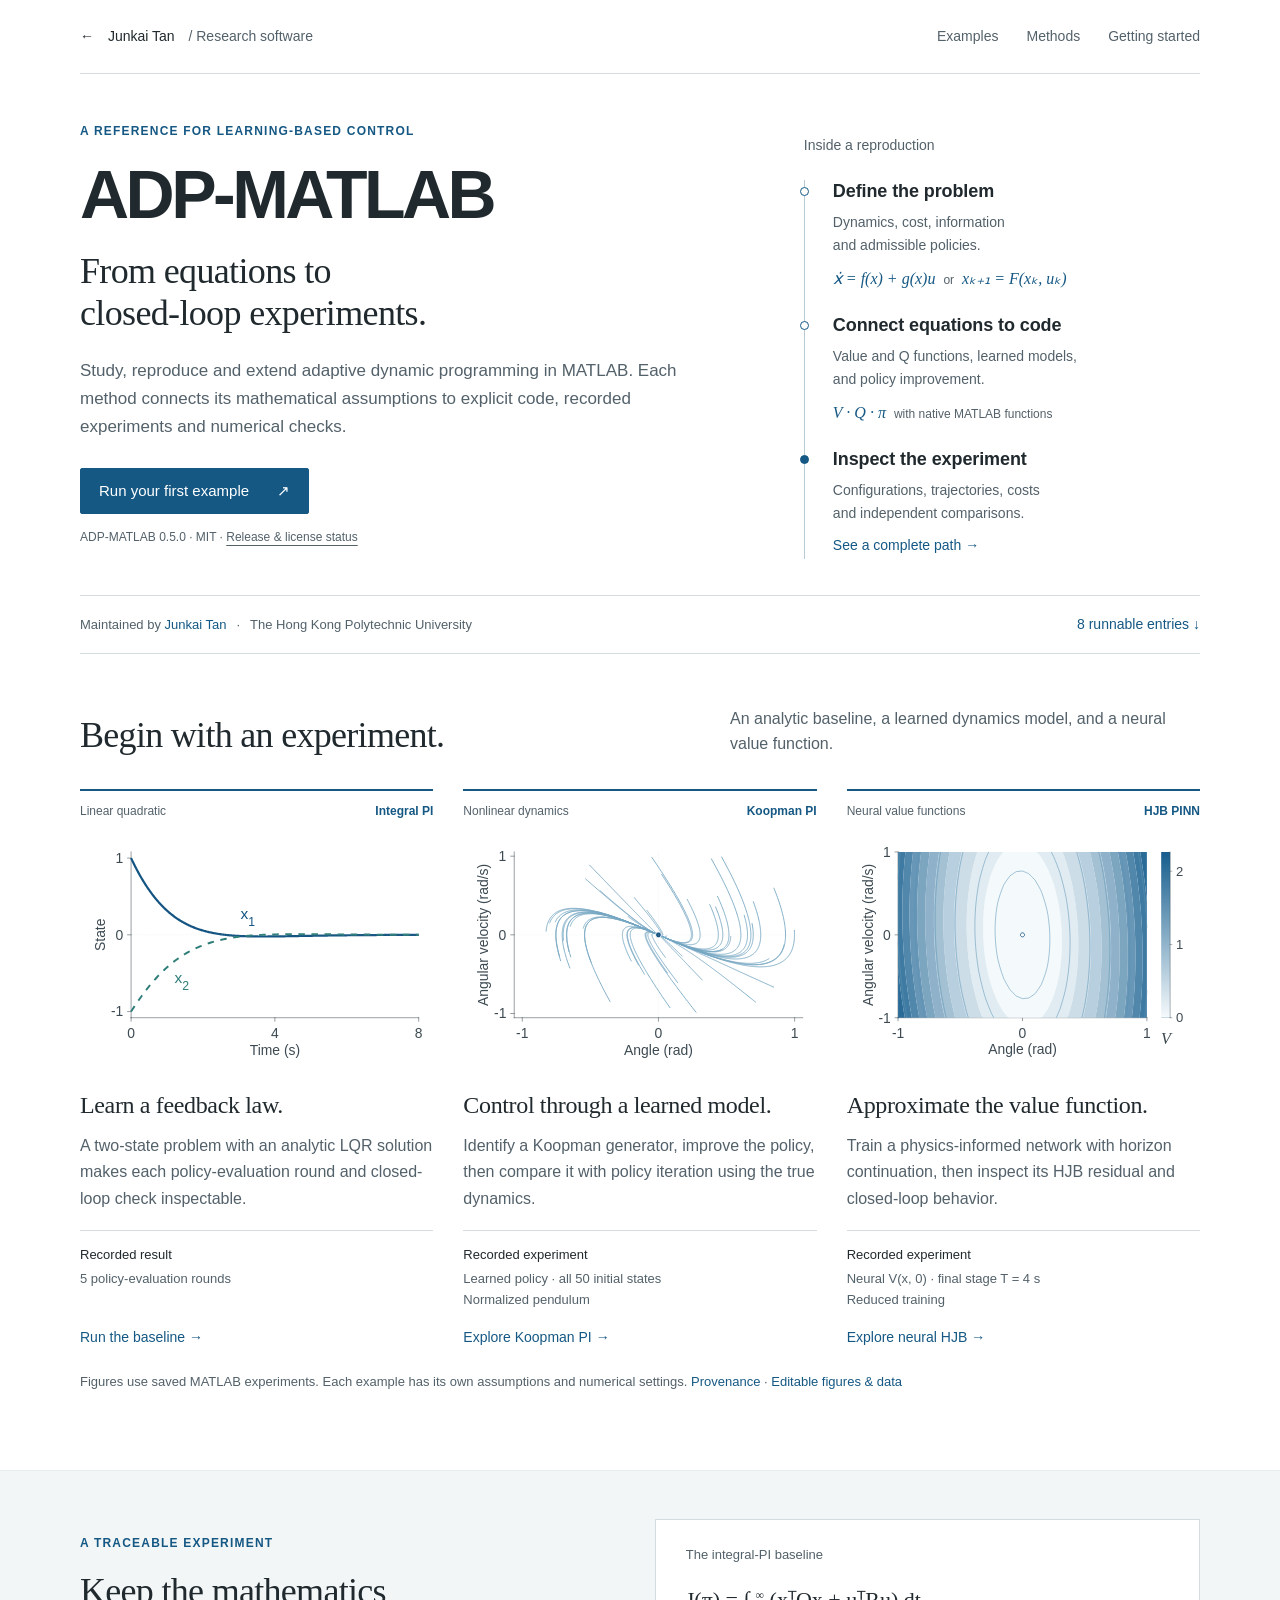
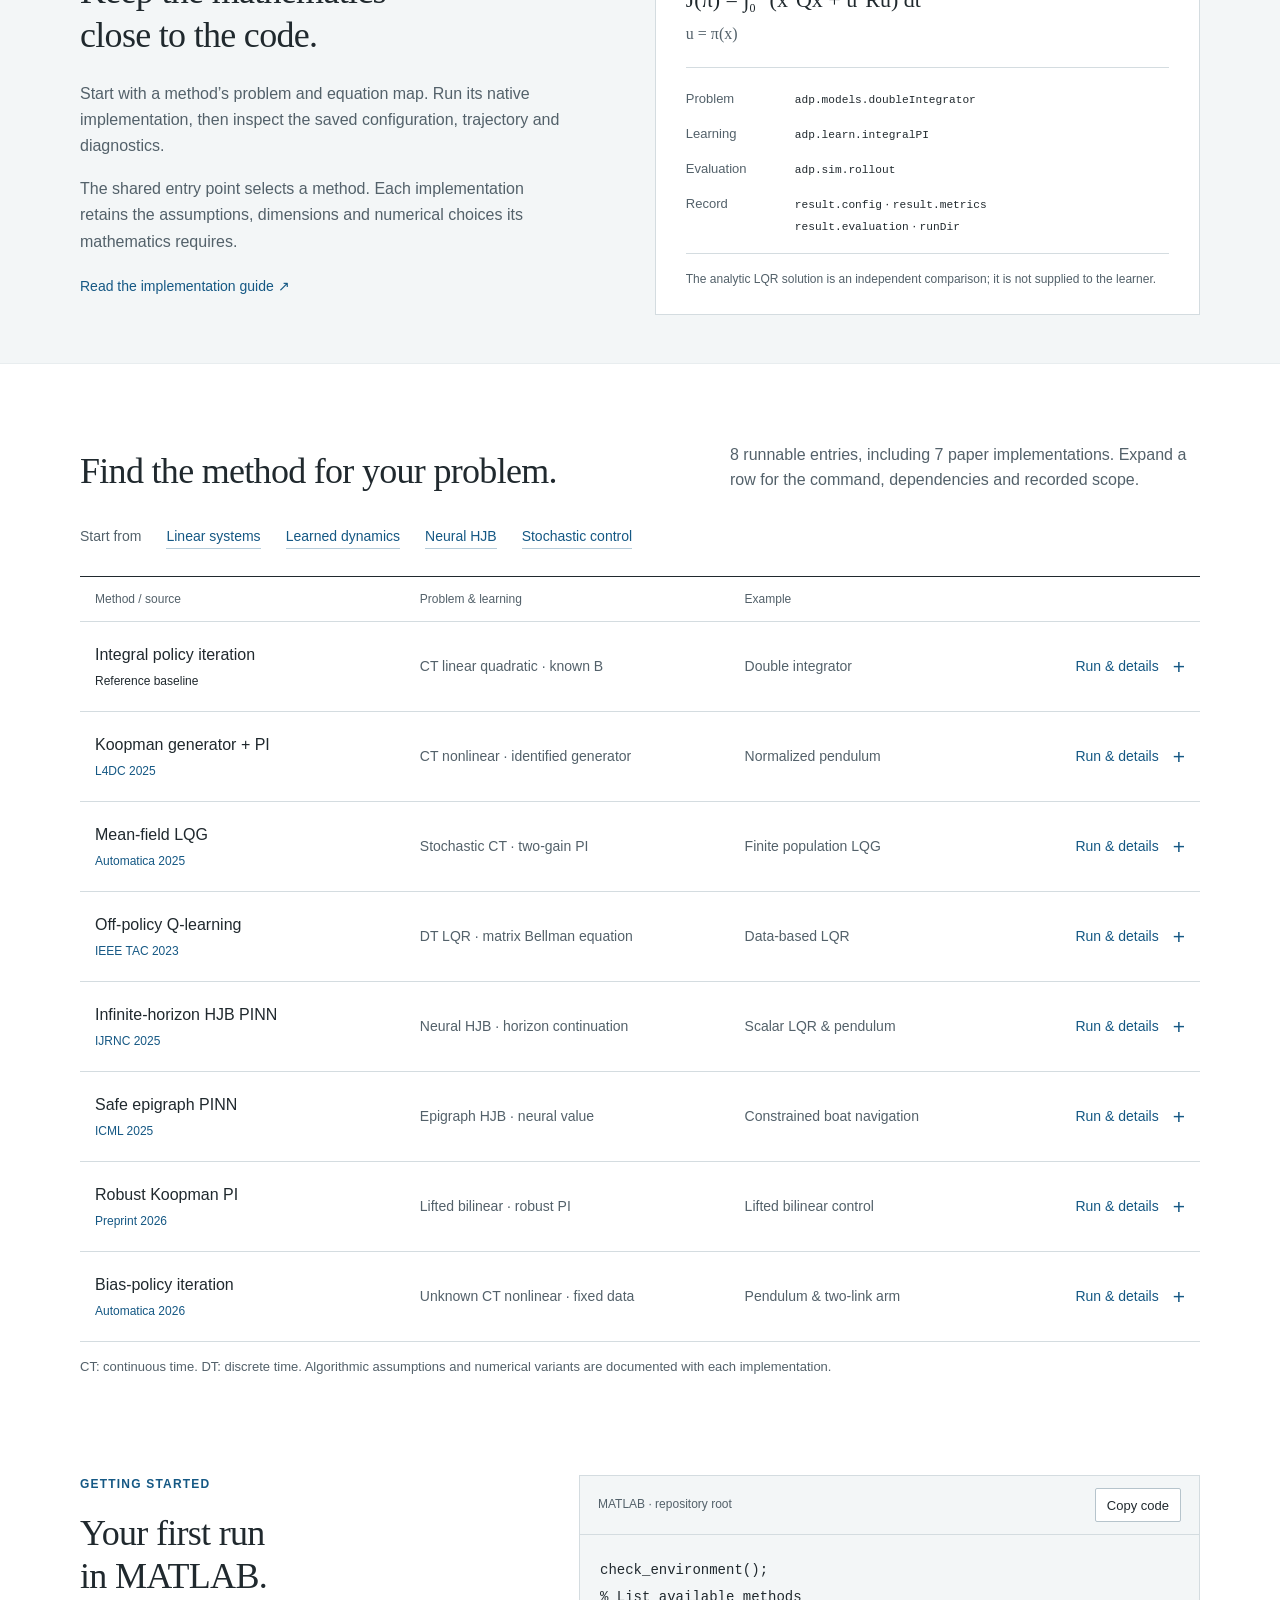
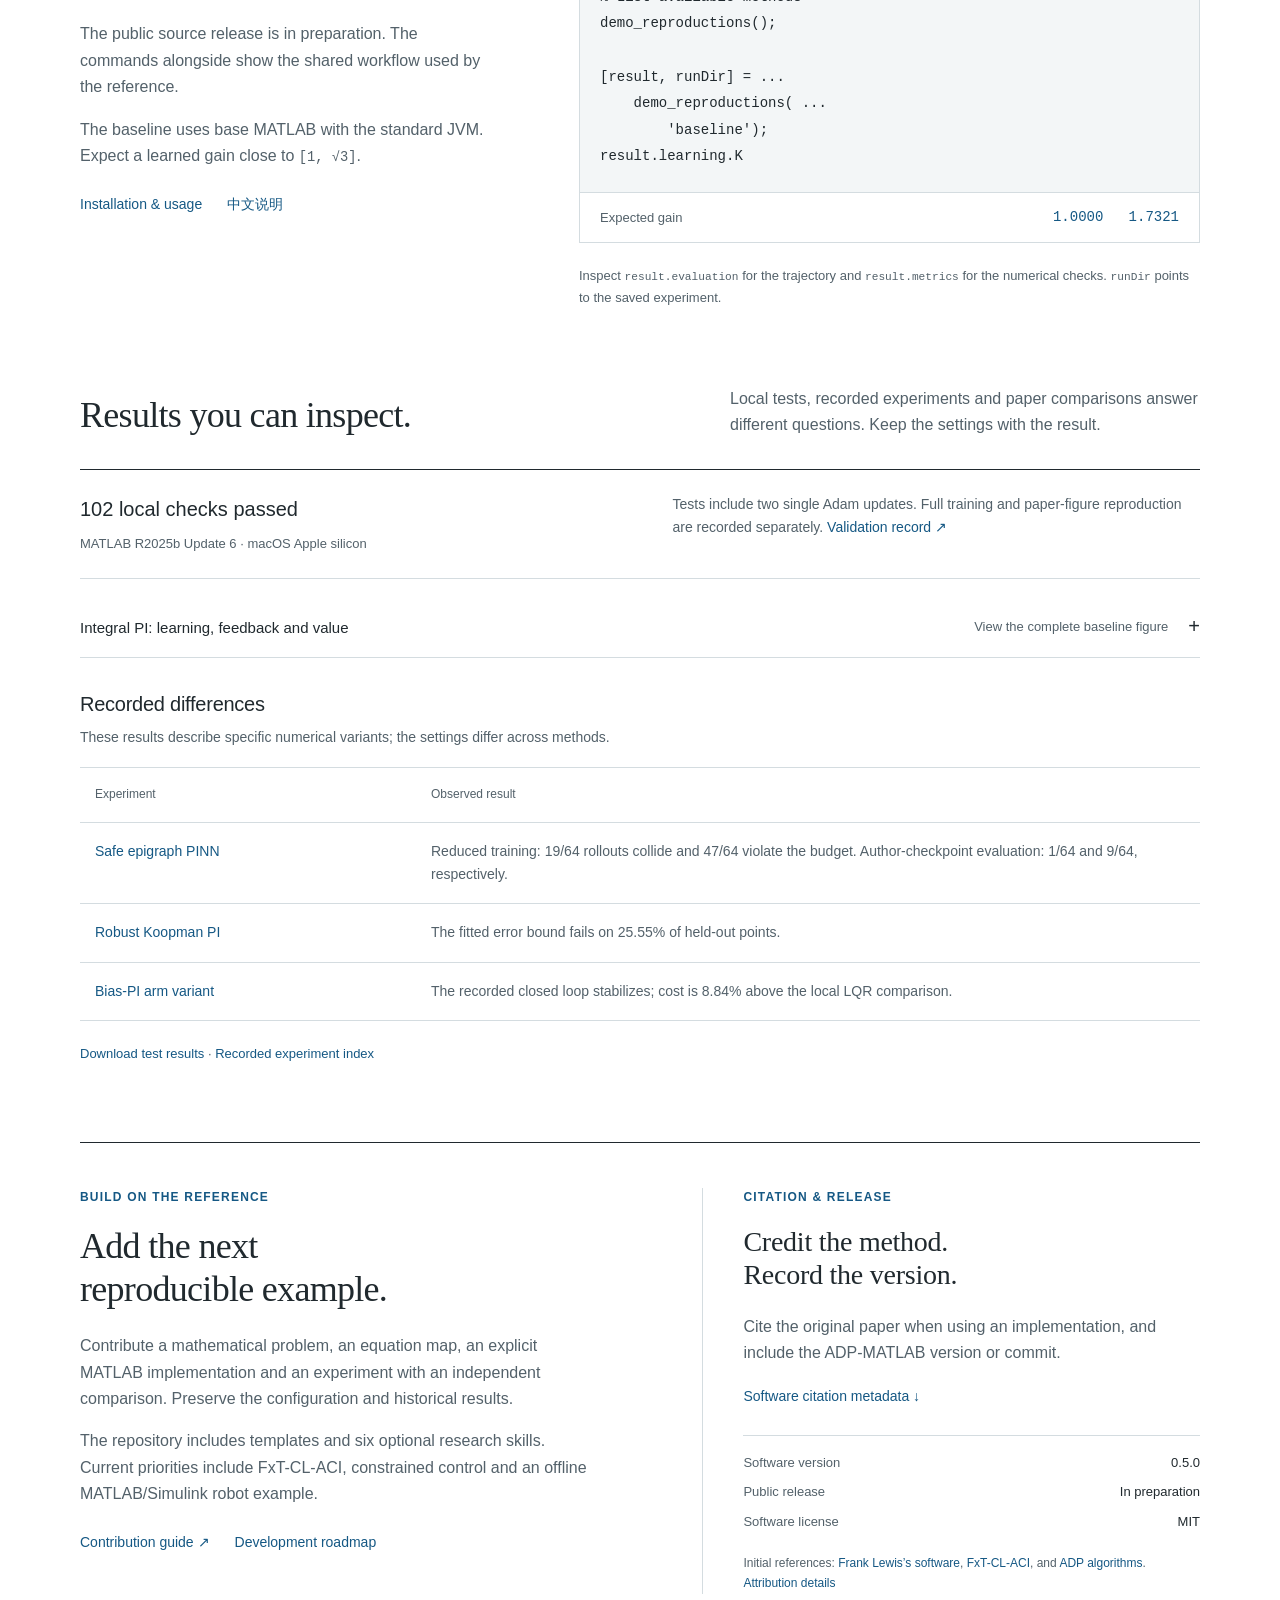
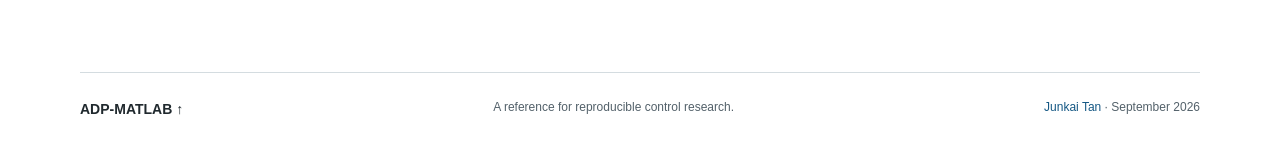
==== website/rendered/index.html @ 52e6e58e "Prepare ADP-MATLAB v0.5.0 under the MIT license" ====
<!doctype html>
<html lang="en">
<head>
  <meta charset="utf-8">
  <meta name="viewport" content="width=device-width,initial-scale=1">
  <meta name="theme-color" content="#ffffff">
  <title>ADP-MATLAB — From equations to closed-loop experiments</title>
  <meta name="description" content="Study, reproduce and extend adaptive dynamic programming in MATLAB. Explore policy iteration, Koopman and neural HJB methods with equations, runnable code and recorded experiments.">
  <meta name="robots" content="noindex,nofollow">
  <link rel="icon" href="https://tanjunkai2001.github.io/assets/img/visit.png">
  <link rel="stylesheet" href="assets/adp-project/project.css">
</head>
<body>
  <a class="skip-link" href="#main">Skip to content</a>
  <div class="site-top page-width"><a class="home-link" href="https://tanjunkai2001.github.io/"><span aria-hidden="true">←</span> Junkai Tan <span class="home-label">/ Research software</span></a><nav aria-label="Project navigation"><a href="#examples">Examples</a><a href="#methods">Methods</a><a href="#quick-start">Getting started</a></nav></div>
  <main id="main"><header class="project-intro page-width">
  <div class="intro-copy">
    <p class="eyebrow">A reference for learning-based control</p>
    <h1>ADP-MATLAB</h1>
    <p class="intro-title">From equations to<br>closed-loop experiments.</p>
    <p class="intro-description">Study, reproduce and extend adaptive dynamic programming in MATLAB. Each method connects its mathematical assumptions to explicit code, recorded experiments and numerical checks.</p>
    <div class="intro-actions"><a class="button-primary" href="#quick-start">Run your first example <span aria-hidden="true">↗</span></a></div>
    <p class="release-note">ADP-MATLAB 0.5.0 · MIT · <a href="#citation">Release &amp; license status</a></p>
  </div>
  <aside class="research-thread" aria-label="How the reference is organized">
    <p class="thread-title">Inside a reproduction</p>
    <ol>
      <li><span class="thread-marker" aria-hidden="true"></span><h2>Define the problem</h2><p>Dynamics, cost, information<br>and admissible policies.</p><span class="math-note">ẋ = f(x) + g(x)u <span>or</span> xₖ₊₁ = F(xₖ, uₖ)</span></li>
      <li><span class="thread-marker" aria-hidden="true"></span><h2>Connect equations to code</h2><p>Value and Q functions, learned models,<br>and policy improvement.</p><span class="math-note">V · Q · π <span>with native MATLAB functions</span></span></li>
      <li><span class="thread-marker" aria-hidden="true"></span><h2>Inspect the experiment</h2><p>Configurations, trajectories, costs<br>and independent comparisons.</p><a href="#workflow">See a complete path <span aria-hidden="true">→</span></a></li>
    </ol>
  </aside>
</header>
<div class="project-byline page-width"><p>Maintained by <a href="https://tanjunkai2001.github.io/">Junkai Tan</a><span class="byline-separator">·</span>The Hong Kong Polytechnic University</p><a href="#methods">8 runnable entries <span aria-hidden="true">↓</span></a></div>

<section id="examples" class="page-width section-block">
  <div class="section-heading"><h2>Begin with an experiment.</h2><p>An analytic baseline, a learned dynamics model, and a neural value function.</p></div>
  <div class="example-grid">
    <article class="example" id="example-baseline">
      <div class="example-caption-top"><span class="category">Linear quadratic</span><span class="example-index">Integral PI</span></div>
      <a class="figure-link" href="#method-baseline" aria-label="View the integral policy iteration example"><img src="assets/adp-project/example-linear.svg" width="600" height="390" alt="Recorded double-integrator states converge toward zero under the learned policy." fetchpriority="high"></a>
      <h3>Learn a feedback law.</h3><p>A two-state problem with an analytic LQR solution makes each policy-evaluation round and closed-loop check inspectable.</p>
      <p class="result-line"><span>Recorded result</span>5 policy-evaluation rounds</p>
      <a class="text-link" href="#method-baseline">Run the baseline <span aria-hidden="true">→</span></a>
    </article>
    <article class="example" id="example-koopman">
      <div class="example-caption-top"><span class="category">Nonlinear dynamics</span><span class="example-index">Koopman PI</span></div>
      <a class="figure-link" href="#method-koopman_l4dc2025" aria-label="View the Koopman policy iteration example"><img src="assets/adp-project/example-koopman.svg" width="600" height="390" alt="Fifty recorded pendulum trajectories approach the equilibrium under a policy learned with a Koopman generator." loading="lazy"></a>
      <h3>Control through a learned model.</h3><p>Identify a Koopman generator, improve the policy, then compare it with policy iteration using the true dynamics.</p>
      <p class="result-line"><span>Recorded experiment</span>Learned policy · all 50 initial states<br>Normalized pendulum</p>
      <a class="text-link" href="#method-koopman_l4dc2025">Explore Koopman PI <span aria-hidden="true">→</span></a>
    </article>
    <article class="example" id="example-pinn">
      <div class="example-caption-top"><span class="category">Neural value functions</span><span class="example-index">HJB PINN</span></div>
      <a class="figure-link" href="#method-pinn_infinite_horizon2025" aria-label="View the neural HJB example"><img src="assets/adp-project/example-pinn.svg" width="600" height="390" alt="Contours of the recorded trained pendulum value function, evaluated on the common grid at continuation horizon four." loading="lazy"></a>
      <h3>Approximate the value function.</h3><p>Train a physics-informed network with horizon continuation, then inspect its HJB residual and closed-loop behavior.</p>
      <p class="result-line"><span>Recorded experiment</span>Neural V(x, 0) · final stage T = 4 s<br>Reduced training</p>
      <a class="text-link" href="#method-pinn_infinite_horizon2025">Explore neural HJB <span aria-hidden="true">→</span></a>
    </article>
  </div>
  <p class="section-note">Figures use saved MATLAB experiments. Each example has its own assumptions and numerical settings. <a href="assets/adp-project/materials/figure-data.json">Provenance</a> · <a href="assets/adp-project/example-figures.zip" download>Editable figures &amp; data</a></p>
</section>

<section id="workflow" class="workflow-section section-block">
  <div class="page-width workflow-grid">
    <div class="workflow-copy"><p class="eyebrow">A traceable experiment</p><h2>Keep the mathematics <br>close to the code.</h2><p>Start with a method’s problem and equation map. Run its native implementation, then inspect the saved configuration, trajectory and diagnostics.</p><p>The shared entry point selects a method. Each implementation retains the assumptions, dimensions and numerical choices its mathematics requires.</p><a class="text-link" href="assets/adp-project/materials/implemented-api.md">Read the implementation guide <span aria-hidden="true">↗</span></a></div>
    <div class="workflow-example"><p class="code-label">The integral-PI baseline</p><div class="equation-line" aria-label="The policy minimizes the integrated state and input cost"><span>J(π) = ∫<sub>0</sub><sup>∞</sup> (xᵀQx + uᵀRu) dt</span><span class="equation-note">u = π(x)</span></div>
      <dl class="implementation-path"><div><dt>Problem</dt><dd><code>adp.models.doubleIntegrator</code></dd></div><div><dt>Learning</dt><dd><code>adp.learn.integralPI</code></dd></div><div><dt>Evaluation</dt><dd><code>adp.sim.rollout</code></dd></div><div><dt>Record</dt><dd><code>result.config</code> · <code>result.metrics</code><br><code>result.evaluation</code> · <code>runDir</code></dd></div></dl>
      <p class="workflow-footnote">The analytic LQR solution is an independent comparison; it is not supplied to the learner.</p>
    </div>
  </div>
</section>

<section id="methods" class="page-width section-block">
  <div class="section-heading"><h2>Find the method for your problem.</h2><p>8 runnable entries, including 7 paper implementations. Expand a row for the command, dependencies and recorded scope.</p></div>
  <div class="method-routes" aria-label="Suggested starting points"><span>Start from</span><a href="#method-baseline">Linear systems</a><a href="#method-koopman_l4dc2025">Learned dynamics</a><a href="#method-pinn_infinite_horizon2025">Neural HJB</a><a href="#method-meanfield_lqg2025">Stochastic control</a></div>
  <div class="method-table-wrap"><table class="method-table"><caption class="sr-only">Implemented methods and runnable examples</caption><thead><tr><th scope="col">Method / source</th><th scope="col">Problem &amp; learning</th><th scope="col">Example</th><th scope="col"><span class="sr-only">Run instructions</span></th></tr></thead><tbody class="method-group" id="method-baseline"><tr class="method-summary"><th scope="row" id="label-baseline">Integral policy iteration<small>Reference baseline</small></th><td data-label="Problem">CT linear quadratic · known B</td><td data-label="Example">Double integrator</td><td><button type="button" class="method-toggle" aria-expanded="false" aria-controls="panel-baseline" aria-label="Run and details: Integral policy iteration">Run &amp; details</button></td></tr><tr class="method-panel" id="panel-baseline" hidden><td colspan="4"><div class="method-content" aria-labelledby="label-baseline">
<p>Analytic LQR comparator; two-state example.</p><p class="method-outcome">The saved baseline reaches the analytic LQR gain in five policy-evaluation rounds; the final gain error is 8.37e-14.</p><dl class="method-facts"><div><dt>Products</dt><dd>MATLAB</dd></div><div><dt>Native function</dt><dd><code>demo_integral_pi</code></dd></div><div><dt>Local checks</dt><dd>46 recorded passing tests</dd></div></dl>
<div class="code-block"><div class="code-toolbar"><span>Run from the repository root</span><button type="button" data-copy="code-baseline">Copy</button></div><pre id="code-baseline"><code>demo_reproductions( ...
    &#x27;baseline&#x27;);</code></pre><p class="copy-status" role="status" aria-live="polite"></p></div>
<p class="material-links"><a href="assets/adp-project/materials/code/demo_integral_pi.m.txt">Entry source (.m)</a><a href="assets/adp-project/materials/notes/baseline.md" download>Equation notes (.md)</a><a href="assets/adp-project/materials/records/baseline.json" download>Experiment &amp; checks (.json)</a></p></div></td></tr></tbody>
<tbody class="method-group" id="method-koopman_l4dc2025"><tr class="method-summary"><th scope="row" id="label-koopman_l4dc2025">Koopman generator + PI<small><a href="https://proceedings.mlr.press/v283/zeng25a.html">L4DC 2025</a></small></th><td data-label="Problem">CT nonlinear · identified generator</td><td data-label="Example">Normalized pendulum</td><td><button type="button" class="method-toggle" aria-expanded="false" aria-controls="panel-koopman_l4dc2025" aria-label="Run and details: Koopman generator + PI">Run &amp; details</button></td></tr><tr class="method-panel" id="panel-koopman_l4dc2025" hidden><td colspan="4"><div class="method-content" aria-labelledby="label-koopman_l4dc2025">
<p>Normalized pendulum variant; not every paper table.</p><p class="method-outcome">Fifty recorded closed-loop trajectories have a maximum terminal state norm of 1.23e-3. Average cumulative cost across the 50 initial states is compared with true-model PI: the maximum absolute difference over 0–10 s is 3.15e-5.</p><dl class="method-facts"><div><dt>Products</dt><dd>MATLAB</dd></div><div><dt>Native function</dt><dd><code>demo_koopman</code></dd></div><div><dt>Local checks</dt><dd>8 recorded passing tests</dd></div></dl>
<div class="code-block"><div class="code-toolbar"><span>Run from the repository root</span><button type="button" data-copy="code-koopman_l4dc2025">Copy</button></div><pre id="code-koopman_l4dc2025"><code>demo_reproductions( ...
    &#x27;koopman_l4dc2025&#x27;);</code></pre><p class="copy-status" role="status" aria-live="polite"></p></div>
<p class="material-links"><a href="assets/adp-project/materials/code/demo_koopman.m.txt">Entry source (.m)</a><a href="assets/adp-project/materials/notes/koopman_l4dc2025.md" download>Equation notes (.md)</a><a href="assets/adp-project/materials/records/koopman_l4dc2025.md" download>Experiment &amp; checks (.md)</a><a href="https://proceedings.mlr.press/v283/zeng25a.html">Original paper</a></p></div></td></tr></tbody>
<tbody class="method-group" id="method-meanfield_lqg2025"><tr class="method-summary"><th scope="row" id="label-meanfield_lqg2025">Mean-field LQG<small><a href="https://doi.org/10.1016/j.automatica.2024.111924">Automatica 2025</a></small></th><td data-label="Problem">Stochastic CT · two-gain PI</td><td data-label="Example">Finite population LQG</td><td><button type="button" class="method-toggle" aria-expanded="false" aria-controls="panel-meanfield_lqg2025" aria-label="Run and details: Mean-field LQG">Run &amp; details</button></td></tr><tr class="method-panel" id="panel-meanfield_lqg2025" hidden><td colspan="4"><div class="method-content" aria-labelledby="label-meanfield_lqg2025">
<p>Finite-sample social optimization; low-sample failures retained.</p><p class="method-outcome">The documented 4,000-path run reports gain errors of approximately 0.53% and 0.85%. Low-sample failures and independent training repeats are retained.</p><dl class="method-facts"><div><dt>Products</dt><dd>MATLAB</dd></div><div><dt>Native function</dt><dd><code>demo_meanfield_lqg2025</code></dd></div><div><dt>Local checks</dt><dd>7 recorded passing tests</dd></div></dl>
<div class="code-block"><div class="code-toolbar"><span>Run from the repository root</span><button type="button" data-copy="code-meanfield_lqg2025">Copy</button></div><pre id="code-meanfield_lqg2025"><code>demo_reproductions( ...
    &#x27;meanfield_lqg2025&#x27;);</code></pre><p class="copy-status" role="status" aria-live="polite"></p></div>
<p class="material-links"><a href="assets/adp-project/materials/code/demo_meanfield_lqg2025.m.txt">Entry source (.m)</a><a href="assets/adp-project/materials/notes/meanfield_lqg2025.md" download>Equation notes (.md)</a><a href="assets/adp-project/materials/records/meanfield_lqg2025.md" download>Experiment &amp; checks (.md)</a><a href="https://doi.org/10.1016/j.automatica.2024.111924">Original paper</a></p></div></td></tr></tbody>
<tbody class="method-group" id="method-qlearning_tac2023"><tr class="method-summary"><th scope="row" id="label-qlearning_tac2023">Off-policy Q-learning<small><a href="https://doi.org/10.1109/TAC.2023.3235967">IEEE TAC 2023</a></small></th><td data-label="Problem">DT LQR · matrix Bellman equation</td><td data-label="Example">Data-based LQR</td><td><button type="button" class="method-toggle" aria-expanded="false" aria-controls="panel-qlearning_tac2023" aria-label="Run and details: Off-policy Q-learning">Run &amp; details</button></td></tr><tr class="method-panel" id="panel-qlearning_tac2023" hidden><td colspan="4"><div class="method-content" aria-labelledby="label-qlearning_tac2023">
<p>Data-based LQR; explicit MIMO initialization variant.</p><p class="method-outcome">The implementation documents a data-based stabilizing initialization, a discrete LQR comparison, and an explicit MIMO initialization variant. The linked record contains local checks.</p><dl class="method-facts"><div><dt>Products</dt><dd>MATLAB, Control System Toolbox</dd></div><div><dt>Native function</dt><dd><code>demo_qlearning_tac2023</code></dd></div><div><dt>Local checks</dt><dd>7 recorded passing tests</dd></div></dl>
<div class="code-block"><div class="code-toolbar"><span>Run from the repository root</span><button type="button" data-copy="code-qlearning_tac2023">Copy</button></div><pre id="code-qlearning_tac2023"><code>demo_reproductions( ...
    &#x27;qlearning_tac2023&#x27;);</code></pre><p class="copy-status" role="status" aria-live="polite"></p></div>
<p class="material-links"><a href="assets/adp-project/materials/code/demo_qlearning_tac2023.m.txt">Entry source (.m)</a><a href="assets/adp-project/materials/notes/qlearning_tac2023.md" download>Equation notes (.md)</a><a href="assets/adp-project/materials/records/qlearning_tac2023.json" download>Experiment &amp; checks (.json)</a><a href="https://doi.org/10.1109/TAC.2023.3235967">Original paper</a></p></div></td></tr></tbody>
<tbody class="method-group" id="method-pinn_infinite_horizon2025"><tr class="method-summary"><th scope="row" id="label-pinn_infinite_horizon2025">Infinite-horizon HJB PINN<small><a href="https://doi.org/10.1002/rnc.70028">IJRNC 2025</a></small></th><td data-label="Problem">Neural HJB · horizon continuation</td><td data-label="Example">Scalar LQR &amp; pendulum</td><td><button type="button" class="method-toggle" aria-expanded="false" aria-controls="panel-pinn_infinite_horizon2025" aria-label="Run and details: Infinite-horizon HJB PINN">Run &amp; details</button></td></tr><tr class="method-panel" id="panel-pinn_infinite_horizon2025" hidden><td colspan="4"><div class="method-content" aria-labelledby="label-pinn_infinite_horizon2025">
<p>Reduced LQR/pendulum training; corrected quartic cost identified.</p><p class="method-outcome">The saved reduced pendulum experiment completes four closed-loop evaluations at each continuation horizon, from 1 through 4. The figure shows the trained value on the common grid at horizon 4.</p><dl class="method-facts"><div><dt>Products</dt><dd>MATLAB, Deep Learning Toolbox</dd></div><div><dt>Native function</dt><dd><code>run_pinn_reproduction</code></dd></div><div><dt>Local checks</dt><dd>5 recorded passing tests</dd></div></dl><p>The smoke mode runs a short neural-training workflow. Use <code>reduced</code> for the recorded reduced-scale procedure; the full paper training schedule is not bundled as a reproduced result.</p>
<div class="code-block"><div class="code-toolbar"><span>Run from the repository root</span><button type="button" data-copy="code-pinn_infinite_horizon2025">Copy</button></div><pre id="code-pinn_infinite_horizon2025"><code>demo_reproductions( ...
    &#x27;pinn_infinite_horizon2025&#x27;, ...
    &#x27;smoke&#x27;);</code></pre><p class="copy-status" role="status" aria-live="polite"></p></div>
<p class="material-links"><a href="assets/adp-project/materials/code/run_pinn_reproduction.m.txt">Entry source (.m)</a><a href="assets/adp-project/materials/notes/pinn_infinite_horizon2025.md" download>Equation notes (.md)</a><a href="assets/adp-project/materials/records/pinn_infinite_horizon2025.json" download>Experiment &amp; checks (.json)</a><a href="https://doi.org/10.1002/rnc.70028">Original paper</a></p></div></td></tr></tbody>
<tbody class="method-group" id="method-safe_pinn_icml2025"><tr class="method-summary"><th scope="row" id="label-safe_pinn_icml2025">Safe epigraph PINN<small><a href="https://proceedings.mlr.press/v267/tayal25a.html">ICML 2025</a></small></th><td data-label="Problem">Epigraph HJB · neural value</td><td data-label="Example">Constrained boat navigation</td><td><button type="button" class="method-toggle" aria-expanded="false" aria-controls="panel-safe_pinn_icml2025" aria-label="Run and details: Safe epigraph PINN">Run &amp; details</button></td></tr><tr class="method-panel" id="panel-safe_pinn_icml2025" hidden><td colspan="4"><div class="method-content" aria-labelledby="label-safe_pinn_icml2025">
<p>Boat example; collision and budget violations remain.</p><p class="method-outcome">Reduced training: 19/64 collisions and 47/64 budget violations. Author-checkpoint evaluation: 1/64 and 9/64, respectively.</p><dl class="method-facts"><div><dt>Products</dt><dd>MATLAB, Deep Learning Toolbox</dd></div><div><dt>Native function</dt><dd><code>demo_safe_pinn</code></dd></div><div><dt>Local checks</dt><dd>9 recorded passing tests</dd></div></dl><p>This command runs 5,000 neural-training updates and evaluates the boat example. Author-checkpoint evaluation uses a separately obtained asset.</p>
<div class="code-block"><div class="code-toolbar"><span>Run from the repository root</span><button type="button" data-copy="code-safe_pinn_icml2025">Copy</button></div><pre id="code-safe_pinn_icml2025"><code>outputDir = fullfile( ...
    pwd, &#x27;runs&#x27;, &#x27;safe_pinn_icml2025&#x27;);
demo_reproductions( ...
    &#x27;safe_pinn_icml2025&#x27;, ...
    outputDir, 5000);</code></pre><p class="copy-status" role="status" aria-live="polite"></p></div>
<p class="material-links"><a href="assets/adp-project/materials/code/demo_safe_pinn.m.txt">Entry source (.m)</a><a href="assets/adp-project/materials/notes/safe_pinn_icml2025.md" download>Equation notes (.md)</a><a href="assets/adp-project/materials/records/safe_pinn_icml2025.md" download>Experiment &amp; checks (.md)</a><a href="https://proceedings.mlr.press/v267/tayal25a.html">Original paper</a></p></div></td></tr></tbody>
<tbody class="method-group" id="method-robust_koopman2026"><tr class="method-summary"><th scope="row" id="label-robust_koopman2026">Robust Koopman PI<small><a href="https://arxiv.org/abs/2604.05633">Preprint 2026</a></small></th><td data-label="Problem">Lifted bilinear · robust PI</td><td data-label="Example">Lifted bilinear control</td><td><button type="button" class="method-toggle" aria-expanded="false" aria-controls="panel-robust_koopman2026" aria-label="Run and details: Robust Koopman PI">Run &amp; details</button></td></tr><tr class="method-panel" id="panel-robust_koopman2026" hidden><td colspan="4"><div class="method-content" aria-labelledby="label-robust_koopman2026">
<p>Held-out error bound fails on 25.55% of points.</p><p class="method-outcome">The fitted error bound fails on 25.55% of held-out points in the preserved evaluation.</p><dl class="method-facts"><div><dt>Products</dt><dd>MATLAB</dd></div><div><dt>Native function</dt><dd><code>demo_robust_koopman</code></dd></div><div><dt>Local checks</dt><dd>8 recorded passing tests</dd></div></dl>
<div class="code-block"><div class="code-toolbar"><span>Run from the repository root</span><button type="button" data-copy="code-robust_koopman2026">Copy</button></div><pre id="code-robust_koopman2026"><code>demo_reproductions( ...
    &#x27;robust_koopman2026&#x27;);</code></pre><p class="copy-status" role="status" aria-live="polite"></p></div>
<p class="material-links"><a href="assets/adp-project/materials/code/demo_robust_koopman.m.txt">Entry source (.m)</a><a href="assets/adp-project/materials/notes/robust_koopman2026.md" download>Equation notes (.md)</a><a href="assets/adp-project/materials/records/robust_koopman2026.md" download>Experiment &amp; checks (.md)</a><a href="https://arxiv.org/abs/2604.05633">Original paper</a></p></div></td></tr></tbody>
<tbody class="method-group" id="method-bias_pi_automatica2026"><tr class="method-summary"><th scope="row" id="label-bias_pi_automatica2026">Bias-policy iteration<small><a href="https://doi.org/10.1016/j.automatica.2026.112821">Automatica 2026</a></small></th><td data-label="Problem">Unknown CT nonlinear · fixed data</td><td data-label="Example">Pendulum &amp; two-link arm</td><td><button type="button" class="method-toggle" aria-expanded="false" aria-controls="panel-bias_pi_automatica2026" aria-label="Run and details: Bias-policy iteration">Run &amp; details</button></td></tr><tr class="method-panel" id="panel-bias_pi_automatica2026" hidden><td colspan="4"><div class="method-content" aria-labelledby="label-bias_pi_automatica2026">
<p>Pendulum/arm variants; arm cost is 8.84% above local LQR.</p><p class="method-outcome">The recorded arm variant stabilizes, with cost 8.84% above the local LQR comparison.</p><dl class="method-facts"><div><dt>Products</dt><dd>MATLAB; optional: Control System Toolbox</dd></div><div><dt>Native function</dt><dd><code>demo_bias_pi</code></dd></div><div><dt>Local checks</dt><dd>12 recorded passing tests</dd></div></dl>
<div class="code-block"><div class="code-toolbar"><span>Run from the repository root</span><button type="button" data-copy="code-bias_pi_automatica2026">Copy</button></div><pre id="code-bias_pi_automatica2026"><code>demo_reproductions( ...
    &#x27;bias_pi_automatica2026&#x27;);</code></pre><p class="copy-status" role="status" aria-live="polite"></p></div>
<p class="material-links"><a href="assets/adp-project/materials/code/demo_bias_pi.m.txt">Entry source (.m)</a><a href="assets/adp-project/materials/notes/bias_pi_automatica2026.md" download>Equation notes (.md)</a><a href="assets/adp-project/materials/records/bias_pi_automatica2026.md" download>Experiment &amp; checks (.md)</a><a href="https://doi.org/10.1016/j.automatica.2026.112821">Original paper</a></p></div></td></tr></tbody></table></div><p class="section-note method-table-note">CT: continuous time. DT: discrete time. Algorithmic assumptions and numerical variants are documented with each implementation.</p>
</section>

<section id="quick-start" class="page-width section-block start-section">
  <div class="start-copy"><p class="eyebrow">Getting started</p><h2>Your first run <br>in MATLAB.</h2><p>The public source release is in preparation. The commands alongside show the shared workflow used by the reference.</p><p>The baseline uses base MATLAB with the standard JVM. Expect a learned gain close to <code>[1, √3]</code>.</p><p class="start-links"><a href="assets/adp-project/materials/getting-started.md">Installation &amp; usage</a><a href="assets/adp-project/materials/readme-zh.md" lang="zh-CN">中文说明</a></p></div>
  <div class="start-code"><div class="code-block"><div class="code-toolbar"><span>MATLAB · repository root</span><button type="button" data-copy="baseline-code">Copy code</button></div><pre id="baseline-code"><code>check_environment();
% List available methods
demo_reproductions();

[result, runDir] = ...
    demo_reproductions( ...
        'baseline');
result.learning.K</code></pre><p class="copy-status" role="status" aria-live="polite"></p></div><div class="expected-output"><span>Expected gain</span><code>1.0000 &nbsp; 1.7321</code></div><p class="section-note">Inspect <code>result.evaluation</code> for the trajectory and <code>result.metrics</code> for the numerical checks. <code>runDir</code> points to the saved experiment.</p></div>
</section>

<section id="results" class="page-width section-block">
  <div class="section-heading"><h2>Results you can inspect.</h2><p>Local tests, recorded experiments and paper comparisons answer different questions. Keep the settings with the result.</p></div>
  <div class="evidence-summary"><p><strong>102 local checks passed</strong><span>MATLAB R2025b Update 6 · macOS Apple silicon</span></p><p>Tests include two single Adam updates. Full training and paper-figure reproduction are recorded separately. <a href="assets/adp-project/materials/validation.md">Validation record <span aria-hidden="true">↗</span></a></p></div>
  <details class="baseline-figure"><summary><span>Integral PI: learning, feedback and value</span><span class="disclosure-hint">View the complete baseline figure</span></summary><div class="baseline-figure-content"><picture><source media="(max-width:700px)" srcset="assets/adp-project/adp-control-hero-mobile.svg" width="425" height="962"><img src="assets/adp-project/adp-control-hero.svg" width="1051" height="318" alt="Integral policy iteration gain error, recorded phase trajectory and normalized cost–value decomposition." loading="lazy"></picture><p>Double integrator, Q = I, R = 1, x₀ = [1, −1]ᵀ. Contours use the analytic LQR value. Final gain error: 8.37 × 10<sup>−14</sup>; eight-second cost: 1.4641008. <a href="assets/adp-project/adp-control-hero.pdf">PDF</a> · <a href="assets/adp-project/adp-control-hero-source.zip" download>Editable figure &amp; data</a></p></div></details>
  <div class="section-subheading"><h3>Recorded differences</h3><p>These results describe specific numerical variants; the settings differ across methods.</p></div>
  <div class="results-wrap"><table class="results-table"><thead><tr><th scope="col">Experiment</th><th scope="col">Observed result</th></tr></thead><tbody><tr><th scope="row"><a href="#method-safe_pinn_icml2025">Safe epigraph PINN</a></th><td>Reduced training: 19/64 rollouts collide and 47/64 violate the budget. Author-checkpoint evaluation: 1/64 and 9/64, respectively.</td></tr><tr><th scope="row"><a href="#method-robust_koopman2026">Robust Koopman PI</a></th><td>The fitted error bound fails on 25.55% of held-out points.</td></tr><tr><th scope="row"><a href="#method-bias_pi_automatica2026">Bias-PI arm variant</a></th><td>The recorded closed loop stabilizes; cost is 8.84% above the local LQR comparison.</td></tr></tbody></table></div>
  <p class="section-note"><a href="assets/adp-project/materials/matlab-tests.csv">Download test results</a> · <a href="assets/adp-project/materials/experiment-records.md">Recorded experiment index</a></p>
</section>

<section id="contribute" class="page-width section-block closing-grid">
  <div><p class="eyebrow">Build on the reference</p><h2>Add the next <br>reproducible example.</h2><p>Contribute a mathematical problem, an equation map, an explicit MATLAB implementation and an experiment with an independent comparison. Preserve the configuration and historical results.</p><p>The repository includes templates and six optional research skills. Current priorities include FxT-CL-ACI, constrained control and an offline MATLAB/Simulink robot example.</p><p class="start-links"><a href="assets/adp-project/materials/contributing.md">Contribution guide <span aria-hidden="true">↗</span></a><a href="assets/adp-project/materials/roadmap.md">Development roadmap</a></p></div>
  <div id="citation" class="citation-panel"><p class="eyebrow">Citation &amp; release</p><h3>Credit the method.<br>Record the version.</h3><p>Cite the original paper when using an implementation, and include the ADP-MATLAB version or commit.</p><a class="text-link" href="assets/adp-project/materials/CITATION.cff" download>Software citation metadata <span aria-hidden="true">↓</span></a><dl class="release-facts"><div><dt>Software version</dt><dd>0.5.0</dd></div><div><dt>Public release</dt><dd>In preparation</dd></div><div><dt>Software license</dt><dd>MIT</dd></div></dl><p class="section-note">Initial references: <a href="https://lewisgroup.uta.edu/code/Software%20from%20Research.htm">Frank Lewis’s software</a>, <a href="https://github.com/tanjunkai2001/FxT-CL-ACI">FxT-CL-ACI</a>, and <a href="https://github.com/lujingweihh/Adaptive-dynamic-programming-algorithms">ADP algorithms</a>. <a href="assets/adp-project/materials/third-party.md">Attribution details</a></p></div>
</section>
</main>
  <footer class="project-footer page-width"><a href="#main">ADP-MATLAB <span aria-hidden="true">↑</span></a><p>A reference for reproducible control research.</p><p><a href="https://tanjunkai2001.github.io/">Junkai Tan</a> · September 2026</p></footer>
  <script src="assets/adp-project/project.js" defer></script>
</body>
</html>
---- website/rendered/assets/adp-project/project.css ----
:root{--ink:#20292e;--secondary:#53616a;--blue:#155884;--blue-dark:#0d405f;--line:#d4dce0;--soft:#f3f6f7;--serif:Georgia,"Times New Roman",serif;--sans:-apple-system,BlinkMacSystemFont,"Segoe UI",Arial,sans-serif;--mono:ui-monospace,SFMono-Regular,Consolas,"Liberation Mono",monospace;color-scheme:light}
*{box-sizing:border-box}html{scroll-padding-top:28px}body{margin:0;color:var(--ink);background:#fff;font-family:var(--sans);font-size:17px;line-height:1.65;-webkit-font-smoothing:antialiased}a{color:var(--blue);text-decoration:none;text-underline-offset:4px}a:hover{text-decoration:underline}a:focus-visible,button:focus-visible,summary:focus-visible,[tabindex]:focus-visible{outline:2px solid var(--blue);outline-offset:5px}button{font:inherit}h1,h2,h3,p,figure{margin:0}p+p{margin-top:16px}h2,h3{font-weight:500}h2{font-family:var(--serif);font-size:36px;line-height:1.2;letter-spacing:-.7px}h3{font-size:21px;line-height:1.35;letter-spacing:-.25px}.page-width{width:min(1120px,calc(100% - 64px));margin-inline:auto}.site-top{display:flex;align-items:center;justify-content:space-between;gap:24px;padding:25px 0;border-bottom:1px solid var(--line);font-size:14px}.home-link{color:var(--ink)}.home-link>span:first-child{margin-right:10px}.home-label{color:var(--secondary);margin-left:10px}.site-top nav{display:flex;gap:28px}.site-top nav a{color:var(--secondary)}.site-top nav a:hover{color:var(--blue)}.project-intro{display:grid;grid-template-columns:minmax(0,1.6fr) minmax(0,1fr);gap:90px;padding-top:48px;padding-bottom:36px}.eyebrow{font-size:12px;font-weight:600;letter-spacing:1.2px;text-transform:uppercase;color:var(--blue);margin-bottom:17px}h1{font-size:68px;line-height:1.05;letter-spacing:-3.5px;font-weight:650;margin-bottom:20px}.intro-title{font-family:var(--serif);font-size:36px;line-height:1.17;letter-spacing:-.65px;margin:0}.intro-description{max-width:620px;margin-top:22px;font-size:17px;line-height:1.65;color:var(--secondary)}.intro-actions{display:flex;align-items:center;gap:25px;flex-wrap:wrap;margin-top:27px;font-size:15px}.button-primary{display:inline-flex;align-items:center;justify-content:center;gap:28px;min-height:46px;padding:10px 18px;background:var(--blue);color:white;border:1px solid var(--blue);border-radius:2px;text-decoration:none;font-weight:500}.button-primary:hover{background:var(--blue-dark);border-color:var(--blue-dark);text-decoration:none}.source-link{font-weight:500}.evidence-summary a,.text-link,.start-links a,.source-link{white-space:nowrap}.release-note{font-size:12px;line-height:1.6;color:var(--secondary);margin-top:14px}.release-note a{color:inherit;text-decoration:underline}.research-thread{padding-top:5px}.thread-title{font-size:14px;color:var(--secondary);margin-bottom:23px}.research-thread ol{list-style:none;margin:0;padding:0 0 0 20px;border-left:1px solid #b8cbd5}.research-thread li{position:relative;padding:0 0 22px 8px}.research-thread li:last-child{padding-bottom:0}.thread-marker{position:absolute;left:-25px;top:7px;width:9px;height:9px;border:1.5px solid var(--blue);background:#fff;border-radius:50%}.research-thread li:last-child .thread-marker{background:var(--blue)}.research-thread h2{font-family:var(--sans);font-size:18px;font-weight:600;letter-spacing:-.1px;line-height:1.3}.research-thread p{font-size:14px;line-height:1.65;color:var(--secondary);margin-top:7px}.math-note{display:block;margin-top:9px;font-family:var(--serif);font-style:italic;color:var(--blue);font-size:16px}.math-note span{font-family:var(--sans);font-style:normal;font-size:12px;color:var(--secondary);margin-inline:4px}.research-thread li>a{font-size:14px;display:inline-block;margin-top:9px}.project-byline{display:flex;justify-content:space-between;align-items:center;gap:24px;padding:17px 0;border-top:1px solid var(--line);border-bottom:1px solid var(--line);font-size:13px;color:var(--secondary)}.project-byline p{margin:0}.byline-separator{margin:0 10px}.project-byline>a{white-space:nowrap;font-size:14px}.section-block{margin-top:78px;margin-bottom:78px}#examples{margin-top:52px}.section-heading{display:flex;justify-content:space-between;align-items:end;gap:55px;margin-bottom:32px}.section-heading h2{flex:1}.section-heading>p{max-width:470px;flex:1;font-size:16px;color:var(--secondary);line-height:1.6}.example-grid{display:grid;grid-template-columns:repeat(3,minmax(0,1fr));gap:30px}.example{min-width:0;display:flex;flex-direction:column}.example-caption-top{display:flex;justify-content:space-between;align-items:center;gap:10px;padding:12px 0;border-top:2px solid var(--blue);font-size:12px;line-height:1.4}.category{color:var(--secondary)}.example-index{color:var(--blue);font-weight:600;white-space:nowrap}.figure-link{display:block;margin-top:4px;margin-bottom:23px}.figure-link img{display:block;width:100%;height:auto}.figure-link:hover{opacity:.85}.example h3{font-family:var(--serif);font-size:24px;letter-spacing:-.35px}.example>p{font-size:16px;color:var(--secondary);line-height:1.65;margin-top:12px}.example .result-line{font-size:13px;border-top:1px solid var(--line);padding-top:13px;margin-top:18px}.result-line span{display:block;color:var(--ink);font-weight:500;margin-bottom:2px}.example .text-link{font-size:14px;margin-top:auto;padding-top:15px}.text-link{font-weight:500;display:inline-block}.section-note{font-size:13px;line-height:1.65;color:var(--secondary);margin-top:22px}.workflow-section{background:var(--soft);border-top:1px solid #e8edef;border-bottom:1px solid #e8edef;padding:48px 0}.workflow-grid{display:grid;grid-template-columns:1fr 1.12fr;gap:88px;align-items:center}.workflow-copy h2{margin-bottom:24px}.workflow-copy>p:not(.eyebrow){font-size:16px;color:var(--secondary)}.workflow-copy>.text-link{font-size:14px;margin-top:20px}.workflow-example{padding:24px 30px;background:#fff;border:1px solid var(--line)}.code-label{font-size:13px;color:var(--secondary);margin-bottom:17px}.equation-line{border-bottom:1px solid var(--line);padding-bottom:21px;display:flex;flex-direction:column;gap:5px;font-family:var(--serif);font-size:22px;line-height:1.5}.equation-line sup,.equation-line sub{font-size:12px}.equation-note{color:var(--secondary);font-size:16px}.implementation-path{margin:20px 0 16px}.implementation-path>div{display:grid;grid-template-columns:95px 1fr;gap:14px;margin-bottom:13px}.implementation-path dt{font-size:13px;color:var(--secondary)}.implementation-path dd{margin:0;font-size:13px;line-height:1.7;overflow-wrap:anywhere}.workflow-footnote{font-size:12px;line-height:1.6;color:var(--secondary);padding-top:16px;border-top:1px solid var(--line)}.method-routes{display:flex;gap:12px 25px;flex-wrap:wrap;font-size:14px;margin-bottom:27px}.method-routes>span{color:var(--secondary)}.method-routes a{border-bottom:1px solid #b5cbd9}.method-routes a:hover{text-decoration:none;border-color:var(--blue)}table{border-collapse:collapse;width:100%;text-align:left}.method-table-note{margin-top:14px}caption{text-align:left;caption-side:bottom;font-size:13px;line-height:1.6;color:var(--secondary);padding-top:14px}.method-table{border-top:1.5px solid var(--ink);font-size:14px;line-height:1.5}.method-table thead th{font-size:12px;color:var(--secondary);font-weight:500;padding:13px 15px;border-bottom:1px solid var(--line)}.method-summary th,.method-summary td{padding:21px 15px;vertical-align:middle;border-bottom:1px solid var(--line)}.method-summary th{font-weight:500;width:29%;font-size:16px}.method-summary th small{font-size:12px;display:block;font-weight:400;margin-top:5px}.method-summary td:nth-child(2){width:29%;color:var(--secondary)}.method-summary td:nth-child(3){width:27%;color:var(--secondary)}.method-summary td:last-child{width:15%;text-align:right;white-space:nowrap}.method-toggle{display:inline-flex;align-items:center;gap:14px;min-height:42px;padding:4px 0 4px 8px;cursor:pointer;border:0;background:none;color:var(--blue);font-size:14px}.method-toggle:after{content:'+';font-size:21px;font-weight:300}.method-toggle[aria-expanded=true]:after{content:'−'}.method-summary:has(.method-toggle[aria-expanded=true]){background:var(--soft)}.method-panel>td{padding:0;border-bottom:1px solid var(--line)}.method-content{padding:25px 30px;background:var(--soft);font-size:15px}.method-content>p{max-width:850px;color:var(--secondary)}.method-content .method-outcome{color:var(--ink)}.method-facts{display:grid;grid-template-columns:1.2fr 1fr 1fr;gap:16px;margin:18px 0 22px}.method-facts>div{min-width:0}.method-facts dt{font-size:12px;color:var(--secondary);margin-bottom:5px}.method-facts dd{margin:0;font-size:14px;overflow-wrap:anywhere}.method-content .code-block{max-width:none}.material-links{display:flex;flex-wrap:wrap;gap:10px 25px;font-size:14px;margin-top:17px!important}.start-section{display:grid;grid-template-columns:.8fr 1.2fr;gap:85px;padding-top:20px}.start-copy h2{margin-bottom:23px}.start-copy>p:not(.eyebrow){font-size:16px;color:var(--secondary)}.start-links{display:flex;gap:14px 25px;flex-wrap:wrap;font-size:14px!important;margin-top:23px}.start-code{align-self:center;min-width:0}.code-block{background:var(--soft);border:1px solid var(--line)}.code-toolbar{display:flex;justify-content:space-between;align-items:center;gap:20px;padding:12px 18px;border-bottom:1px solid var(--line);color:var(--secondary);font-size:12px}.code-toolbar button{border:1px solid #b6c4cc;background:#fff;color:var(--ink);border-radius:2px;min-height:34px;min-width:72px;padding:4px 11px;cursor:pointer;font-size:13px}.code-toolbar button:hover{background:#e9f0f3}code,pre{font-family:var(--mono)}code{font-size:.86em}pre{margin:0;padding:22px 20px;white-space:pre;overflow-x:auto;font-size:14px;line-height:1.9;tab-size:2}pre code{font-size:inherit}.copy-status{font-size:13px;color:var(--blue);padding:0 20px 12px}.copy-status:empty{display:none}.expected-output{padding:13px 20px;border:1px solid var(--line);border-top:0;display:flex;justify-content:space-between;gap:20px;align-items:center;font-size:13px}.expected-output>span{color:var(--secondary)}.expected-output code{font-size:14px;color:var(--blue)}.evidence-summary{display:grid;grid-template-columns:1fr 1fr;gap:65px;padding:23px 0;margin-bottom:20px;border-top:1.5px solid var(--ink);border-bottom:1px solid var(--line)}.evidence-summary strong{font-size:20px;font-weight:500;display:block}.evidence-summary>p>span{display:block;color:var(--secondary);font-size:13px;margin-top:7px}.evidence-summary>p+p{margin:0;font-size:14px;color:var(--secondary)}.baseline-figure{border-bottom:1px solid var(--line)}.baseline-figure summary{cursor:pointer;display:flex;justify-content:space-between;gap:20px;padding:17px 0;font-size:15px;list-style:none}.baseline-figure summary::-webkit-details-marker{display:none}.baseline-figure summary:after{content:'+';font-size:20px;line-height:1}.baseline-figure[open] summary:after{content:'−'}.disclosure-hint{font-size:13px;color:var(--secondary);margin-left:auto}.baseline-figure-content{padding:20px 0 25px}.baseline-figure-content img{display:block;width:100%;height:auto}.baseline-figure-content p{font-size:13px;color:var(--secondary);margin-top:15px}.section-subheading{margin-top:33px;margin-bottom:18px}.section-subheading h3{font-size:20px}.section-subheading p{font-size:14px;color:var(--secondary);margin-top:8px}.results-table{font-size:14px;border-top:1px solid var(--line)}.results-table th,.results-table td{padding:17px 15px;border-bottom:1px solid var(--line);vertical-align:top}.results-table thead th{font-size:12px;font-weight:500;color:var(--secondary)}.results-table tbody th{width:30%;font-weight:500}.results-table td{color:var(--secondary)}.closing-grid{display:grid;grid-template-columns:1.05fr 1fr;gap:100px;border-top:1.5px solid var(--ink);padding-top:45px}.closing-grid h2{margin-bottom:22px}.closing-grid>div>p:not(.eyebrow){font-size:16px;color:var(--secondary)}.citation-panel{border-left:1px solid var(--line);padding-left:40px}.citation-panel h3{font-family:var(--serif);font-size:28px;line-height:1.2;margin-bottom:22px}.citation-panel>.text-link{font-size:14px;margin-top:18px}.release-facts{margin:25px 0 0;border-top:1px solid var(--line);padding-top:16px}.release-facts>div{display:flex;justify-content:space-between;gap:20px;font-size:13px;margin-bottom:8px}.release-facts dt{color:var(--secondary)}.release-facts dd{margin:0}.citation-panel>.section-note{font-size:12px!important}.project-footer{border-top:1px solid var(--line);padding:25px 0 32px;display:flex;justify-content:space-between;gap:20px;font-size:12px;color:var(--secondary)}.project-footer>a{font-size:14px;color:var(--ink);font-weight:600}.project-footer p+p{margin:0}.sr-only{position:absolute;width:1px;height:1px;padding:0;margin:-1px;overflow:hidden;clip:rect(0,0,0,0);white-space:nowrap;border:0}.skip-link{position:absolute;top:-100px;left:20px;padding:10px 14px;background:white;z-index:10}.skip-link:focus{top:10px}[hidden]{display:none!important}section,tbody[id],.citation-panel{scroll-margin-top:28px}
@media(max-width:1000px){.project-intro{gap:45px;grid-template-columns:1.3fr 1fr}h1{font-size:58px}.intro-title{font-size:32px}.workflow-grid{gap:40px}.workflow-example{padding:22px}.start-section{gap:40px}.closing-grid{gap:55px}.section-heading{gap:35px}.example-grid{gap:23px}.example h3{font-size:22px}.example-caption-top{font-size:11px}.implementation-path>div{grid-template-columns:78px 1fr;gap:9px}}
@media(max-width:900px){.page-width{width:calc(100% - 40px)}.site-top{padding:19px 0;font-size:13px}.site-top nav{gap:17px}.home-label{display:none}.site-top nav a:last-child{display:none}.project-intro{grid-template-columns:1fr;gap:35px;padding-top:40px;padding-bottom:29px}h1{font-size:56px;letter-spacing:-2.8px;margin-bottom:15px}.intro-title{font-size:32px;line-height:1.18}.intro-description{font-size:16px;max-width:570px;margin-top:19px}.intro-actions{margin-top:23px;gap:22px}.release-note{font-size:12px}.research-thread{display:none}.project-byline{display:block;padding:14px 0;line-height:1.6}.project-byline p{font-size:12px}.project-byline>a{display:inline-block;margin-top:8px;font-size:13px}.byline-separator{margin:0 7px}.section-block{margin-top:49px;margin-bottom:49px}.section-heading{display:block;margin-bottom:25px}.section-heading h2{font-size:30px;line-height:1.2}.section-heading>p{font-size:15px;margin-top:13px;max-width:560px}.example-grid{grid-template-columns:1fr;gap:34px}.example{display:grid;grid-template-columns:1fr 1fr;column-gap:25px}.example-caption-top{grid-column:1/-1;font-size:12px;padding:11px 0}.figure-link{grid-column:1;grid-row:2/6;margin:0;align-self:start}.example h3{grid-column:2;grid-row:2;font-size:22px;margin-top:12px}.example>p{grid-column:2;font-size:14px;margin-top:9px}.example .result-line{grid-column:2;font-size:12px;margin-top:10px;padding-top:10px}.example .text-link{grid-column:2;font-size:13px;padding-top:10px}.section-note{font-size:12px}.workflow-section{padding:34px 0}.workflow-grid{grid-template-columns:1fr;gap:25px}.workflow-copy h2{font-size:30px;margin-bottom:18px}.workflow-copy h2 br{display:none}.workflow-copy>p:not(.eyebrow){font-size:15px}.workflow-example{padding:23px}.equation-line{font-size:22px}.implementation-path>div{grid-template-columns:85px 1fr;gap:10px}.method-routes{gap:10px 19px;font-size:13px}.method-routes>span{width:100%}.method-table,.method-table tbody{display:block}.method-table thead{display:none}.method-summary{display:grid;grid-template-columns:minmax(0,1fr) auto;padding:15px 0;gap:8px 18px;border-bottom:1px solid var(--line)}.method-summary th,.method-summary td{padding:0;border:0;width:auto!important}.method-summary th{grid-column:1;grid-row:1;font-size:16px}.method-summary td:nth-child(2){grid-column:1/-1;grid-row:2;font-size:13px}.method-summary td:nth-child(3){grid-column:1/-1;grid-row:3;font-size:13px}.method-summary td:last-child{grid-column:2;grid-row:1}.method-summary td[data-label]:before{content:attr(data-label) ': ';color:var(--ink)}.method-summary th small{font-size:12px;margin-top:4px}.method-toggle{font-size:13px;min-height:44px;gap:9px;padding-left:4px}.method-panel,.method-panel>td{display:block;width:100%}.method-content{padding:20px 16px}.method-content>p{font-size:14px}.method-facts{grid-template-columns:1fr;gap:13px;margin:16px 0}.method-facts>div{display:grid;grid-template-columns:86px 1fr;gap:10px}.method-facts dt{margin:0}.method-facts dd{font-size:13px}.material-links{font-size:13px;gap:10px 18px}.start-section{grid-template-columns:1fr;gap:26px;padding-top:0}.start-copy h2{font-size:30px;margin-bottom:18px}.start-copy h2 br{display:none}.start-copy>p:not(.eyebrow){font-size:15px}.start-links{margin-top:18px;font-size:13px!important}pre{font-size:13px;padding:18px 15px;line-height:1.9}.code-toolbar{padding:10px 14px;font-size:12px}.code-toolbar button{font-size:13px;min-height:40px}.expected-output{padding:12px 15px}.evidence-summary{grid-template-columns:1fr;gap:17px;padding:21px 0}.evidence-summary strong{font-size:19px}.evidence-summary>p+p{font-size:14px}.baseline-figure summary{font-size:14px;align-items:center}.disclosure-hint{display:none}.baseline-figure-content p{font-size:12px}.results-table{font-size:13px}.results-table th,.results-table td{padding:13px 7px}.results-table tbody th{width:31%}.closing-grid{grid-template-columns:1fr;gap:34px;padding-top:32px}.closing-grid h2{font-size:30px;margin-bottom:18px}.closing-grid h2 br{display:none}.closing-grid>div>p:not(.eyebrow){font-size:15px}.citation-panel{border-left:0;padding-left:0;border-top:1px solid var(--line);padding-top:28px}.citation-panel h3{font-size:26px}.project-footer{display:block;padding:20px 0;font-size:12px}.project-footer>a{display:block;margin-bottom:8px}.project-footer p+p{margin-top:7px}}
@media(max-width:480px){.example{display:flex}.example .figure-link{width:100%;margin:4px 0 10px}.example h3{font-size:24px;margin-top:0}.example>p{font-size:15px}.example .result-line{font-size:13px;margin-top:16px;padding-top:12px}.example .text-link{font-size:14px;padding-top:13px}.example-grid{gap:33px}.intro-title{font-size:30px}.project-intro{padding-top:34px}h1{font-size:clamp(40px,12.56vw,49px);letter-spacing:-2.3px}.intro-actions{gap:16px;font-size:14px}.button-primary{gap:19px;padding:9px 14px}.equation-line{font-size:19px}.workflow-example{padding:19px}.method-summary th{font-size:15px}.method-toggle{gap:6px}.site-top nav{gap:14px}}
@media(prefers-reduced-motion:reduce){*{scroll-behavior:auto!important}}
@media print{.site-top,.intro-actions,.method-toggle,.code-toolbar button,.copy-status{display:none}.page-width{width:100%;max-width:none}body{font-size:11pt}.project-intro{padding-top:10px;gap:30px}h1{font-size:38pt}.intro-title{font-size:24pt}.section-block{margin-block:30px}.example,.workflow-example,.code-block{break-inside:avoid}.project-footer{font-size:9pt}.method-panel[hidden]{display:none!important}a{color:inherit}.research-thread{display:block}.workflow-section{background:white}.method-summary th,.method-summary td{padding-block:10px}}
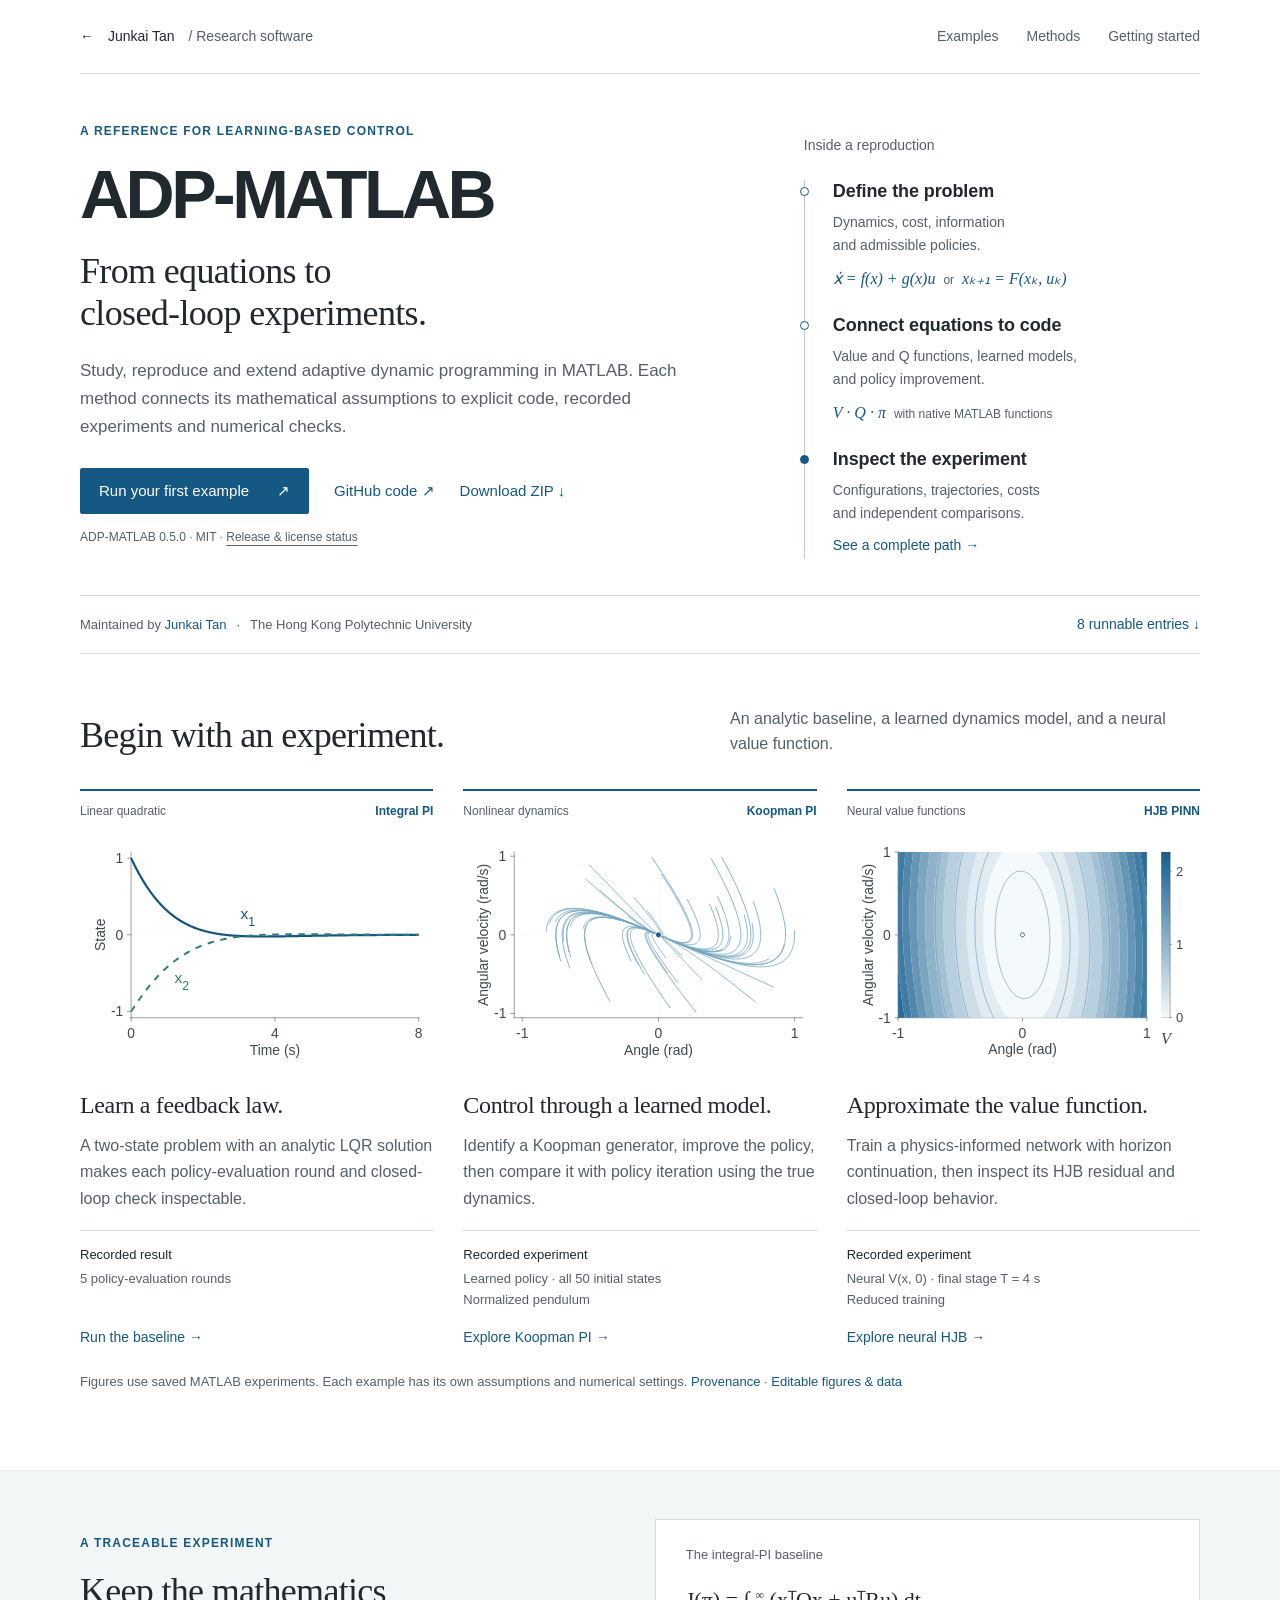
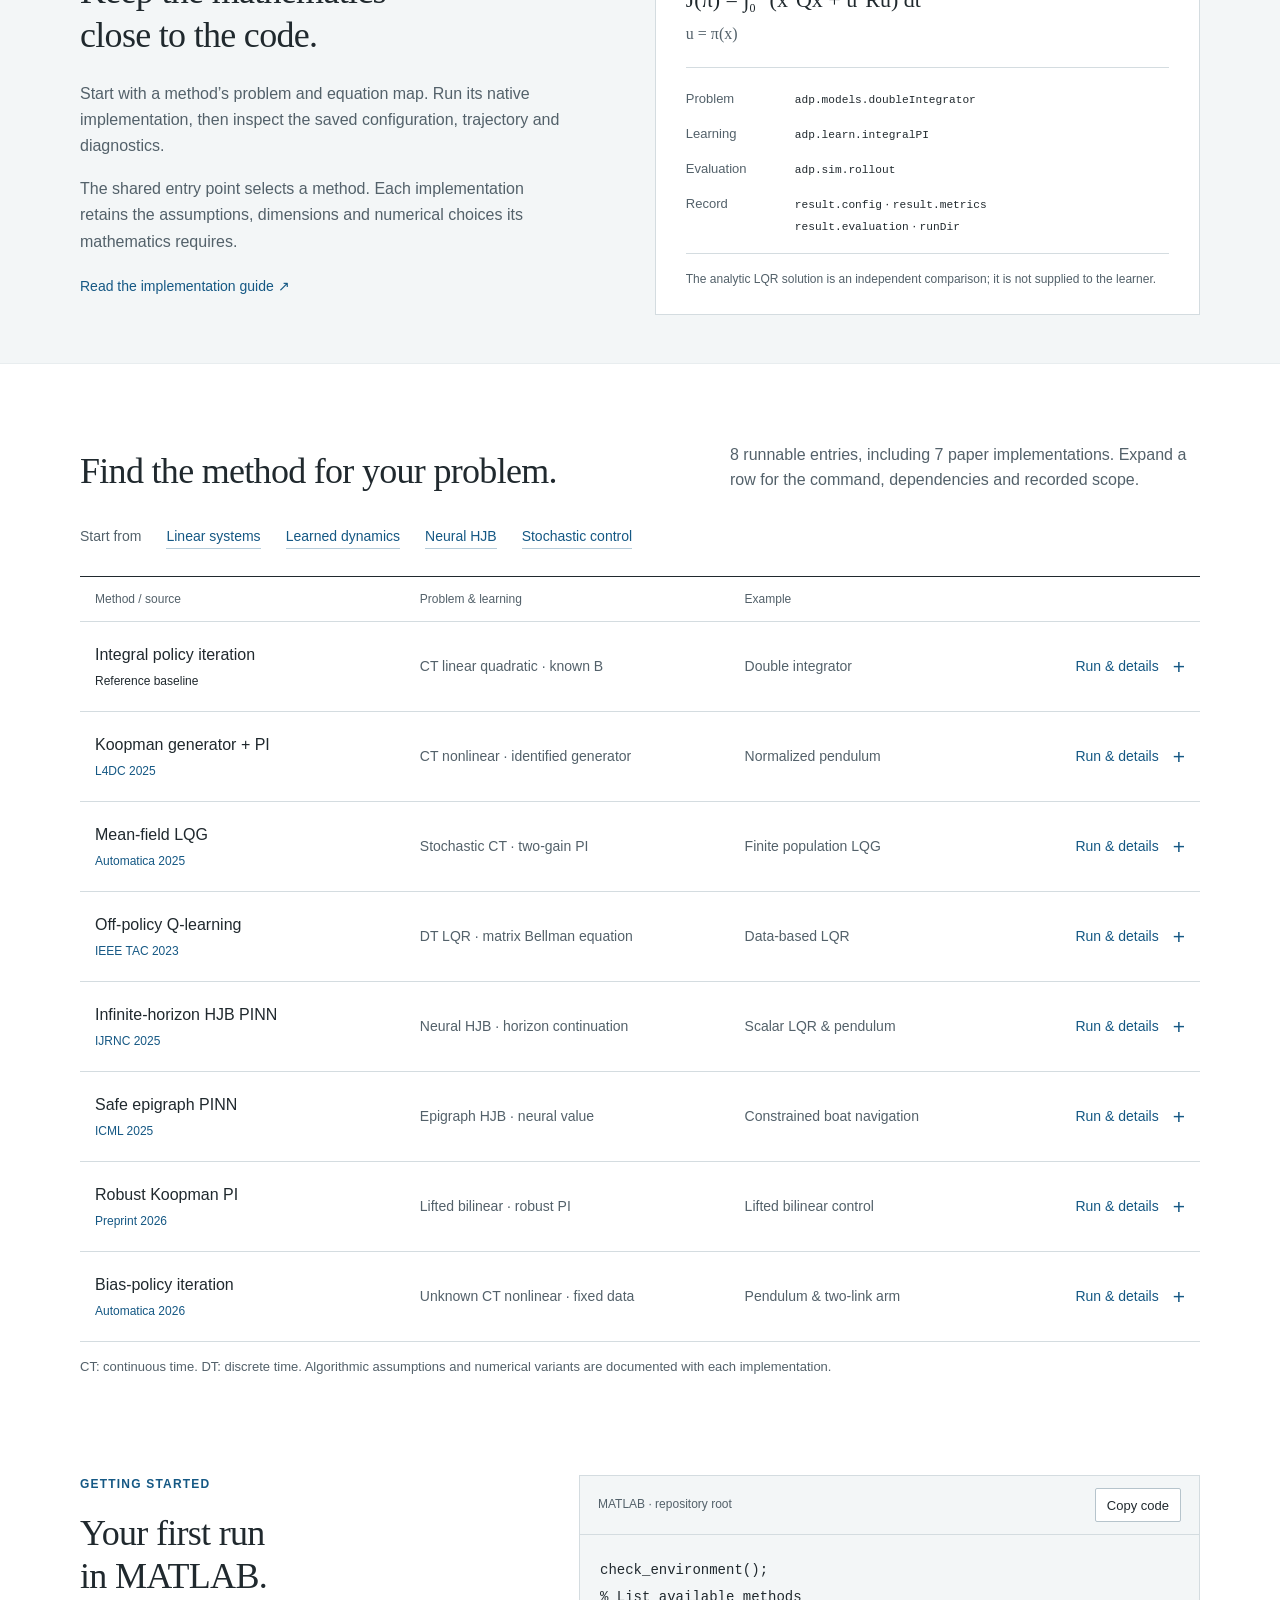
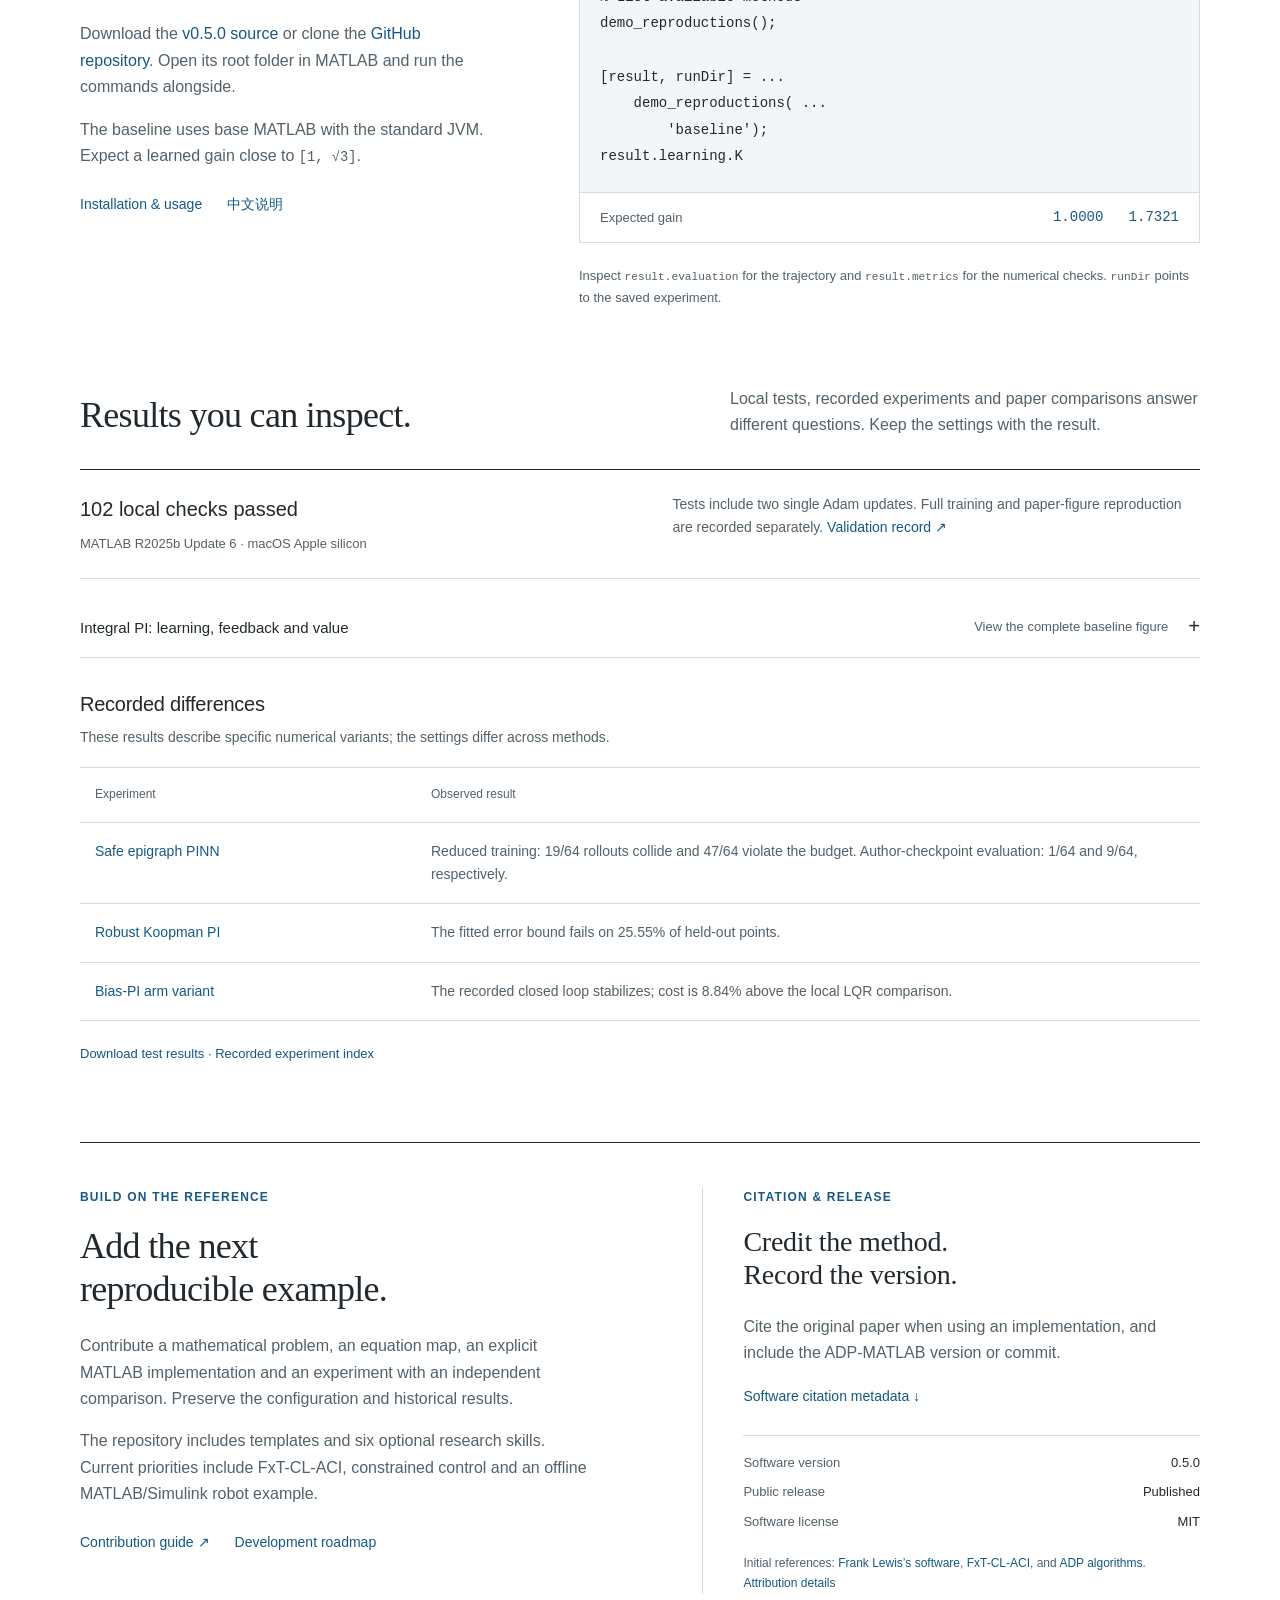
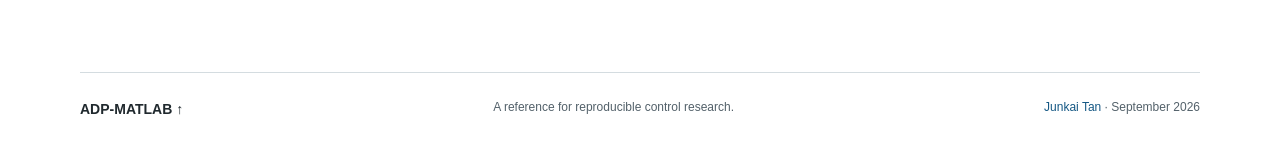
==== commit 9092229c: "Publish v0.5.0 with verified Linux MATLAB results" ====
--- a/website/rendered/index.html
+++ b/website/rendered/index.html
@@ -19,7 +19,7 @@
     <h1>ADP-MATLAB</h1>
     <p class="intro-title">From equations to<br>closed-loop experiments.</p>
     <p class="intro-description">Study, reproduce and extend adaptive dynamic programming in MATLAB. Each method connects its mathematical assumptions to explicit code, recorded experiments and numerical checks.</p>
-    <div class="intro-actions"><a class="button-primary" href="#quick-start">Run your first example <span aria-hidden="true">↗</span></a></div>
+    <div class="intro-actions"><a class="button-primary" href="#quick-start">Run your first example <span aria-hidden="true">↗</span></a><a class="source-link" href="https://github.com/tanjunkai2001/adp-matlab">GitHub code <span aria-hidden="true">↗</span></a><a class="source-link" href="https://github.com/tanjunkai2001/adp-matlab/archive/refs/tags/v0.5.0.zip">Download ZIP <span aria-hidden="true">↓</span></a></div>
     <p class="release-note">ADP-MATLAB 0.5.0 · MIT · <a href="#citation">Release &amp; license status</a></p>
   </div>
   <aside class="research-thread" aria-label="How the reference is organized">
@@ -121,7 +121,7 @@
 </section>
 
 <section id="quick-start" class="page-width section-block start-section">
-  <div class="start-copy"><p class="eyebrow">Getting started</p><h2>Your first run <br>in MATLAB.</h2><p>The public source release is in preparation. The commands alongside show the shared workflow used by the reference.</p><p>The baseline uses base MATLAB with the standard JVM. Expect a learned gain close to <code>[1, √3]</code>.</p><p class="start-links"><a href="assets/adp-project/materials/getting-started.md">Installation &amp; usage</a><a href="assets/adp-project/materials/readme-zh.md" lang="zh-CN">中文说明</a></p></div>
+  <div class="start-copy"><p class="eyebrow">Getting started</p><h2>Your first run <br>in MATLAB.</h2><p>Download the <a href="https://github.com/tanjunkai2001/adp-matlab/archive/refs/tags/v0.5.0.zip">v0.5.0 source</a> or clone the <a href="https://github.com/tanjunkai2001/adp-matlab">GitHub repository</a>. Open its root folder in MATLAB and run the commands alongside.</p><p>The baseline uses base MATLAB with the standard JVM. Expect a learned gain close to <code>[1, √3]</code>.</p><p class="start-links"><a href="assets/adp-project/materials/getting-started.md">Installation &amp; usage</a><a href="assets/adp-project/materials/readme-zh.md" lang="zh-CN">中文说明</a></p></div>
   <div class="start-code"><div class="code-block"><div class="code-toolbar"><span>MATLAB · repository root</span><button type="button" data-copy="baseline-code">Copy code</button></div><pre id="baseline-code"><code>check_environment();
 % List available methods
 demo_reproductions();
@@ -143,7 +143,7 @@
 
 <section id="contribute" class="page-width section-block closing-grid">
   <div><p class="eyebrow">Build on the reference</p><h2>Add the next <br>reproducible example.</h2><p>Contribute a mathematical problem, an equation map, an explicit MATLAB implementation and an experiment with an independent comparison. Preserve the configuration and historical results.</p><p>The repository includes templates and six optional research skills. Current priorities include FxT-CL-ACI, constrained control and an offline MATLAB/Simulink robot example.</p><p class="start-links"><a href="assets/adp-project/materials/contributing.md">Contribution guide <span aria-hidden="true">↗</span></a><a href="assets/adp-project/materials/roadmap.md">Development roadmap</a></p></div>
-  <div id="citation" class="citation-panel"><p class="eyebrow">Citation &amp; release</p><h3>Credit the method.<br>Record the version.</h3><p>Cite the original paper when using an implementation, and include the ADP-MATLAB version or commit.</p><a class="text-link" href="assets/adp-project/materials/CITATION.cff" download>Software citation metadata <span aria-hidden="true">↓</span></a><dl class="release-facts"><div><dt>Software version</dt><dd>0.5.0</dd></div><div><dt>Public release</dt><dd>In preparation</dd></div><div><dt>Software license</dt><dd>MIT</dd></div></dl><p class="section-note">Initial references: <a href="https://lewisgroup.uta.edu/code/Software%20from%20Research.htm">Frank Lewis’s software</a>, <a href="https://github.com/tanjunkai2001/FxT-CL-ACI">FxT-CL-ACI</a>, and <a href="https://github.com/lujingweihh/Adaptive-dynamic-programming-algorithms">ADP algorithms</a>. <a href="assets/adp-project/materials/third-party.md">Attribution details</a></p></div>
+  <div id="citation" class="citation-panel"><p class="eyebrow">Citation &amp; release</p><h3>Credit the method.<br>Record the version.</h3><p>Cite the original paper when using an implementation, and include the ADP-MATLAB version or commit.</p><a class="text-link" href="assets/adp-project/materials/CITATION.cff" download>Software citation metadata <span aria-hidden="true">↓</span></a><dl class="release-facts"><div><dt>Software version</dt><dd>0.5.0</dd></div><div><dt>Public release</dt><dd>Published</dd></div><div><dt>Software license</dt><dd>MIT</dd></div></dl><p class="section-note">Initial references: <a href="https://lewisgroup.uta.edu/code/Software%20from%20Research.htm">Frank Lewis’s software</a>, <a href="https://github.com/tanjunkai2001/FxT-CL-ACI">FxT-CL-ACI</a>, and <a href="https://github.com/lujingweihh/Adaptive-dynamic-programming-algorithms">ADP algorithms</a>. <a href="assets/adp-project/materials/third-party.md">Attribution details</a></p></div>
 </section>
 </main>
   <footer class="project-footer page-width"><a href="#main">ADP-MATLAB <span aria-hidden="true">↑</span></a><p>A reference for reproducible control research.</p><p><a href="https://tanjunkai2001.github.io/">Junkai Tan</a> · September 2026</p></footer>
--- a/website/rendered/assets/adp-project/project.css
+++ b/website/rendered/assets/adp-project/project.css
@@ -2,6 +2,6 @@
 *{box-sizing:border-box}html{scroll-padding-top:28px}body{margin:0;color:var(--ink);background:#fff;font-family:var(--sans);font-size:17px;line-height:1.65;-webkit-font-smoothing:antialiased}a{color:var(--blue);text-decoration:none;text-underline-offset:4px}a:hover{text-decoration:underline}a:focus-visible,button:focus-visible,summary:focus-visible,[tabindex]:focus-visible{outline:2px solid var(--blue);outline-offset:5px}button{font:inherit}h1,h2,h3,p,figure{margin:0}p+p{margin-top:16px}h2,h3{font-weight:500}h2{font-family:var(--serif);font-size:36px;line-height:1.2;letter-spacing:-.7px}h3{font-size:21px;line-height:1.35;letter-spacing:-.25px}.page-width{width:min(1120px,calc(100% - 64px));margin-inline:auto}.site-top{display:flex;align-items:center;justify-content:space-between;gap:24px;padding:25px 0;border-bottom:1px solid var(--line);font-size:14px}.home-link{color:var(--ink)}.home-link>span:first-child{margin-right:10px}.home-label{color:var(--secondary);margin-left:10px}.site-top nav{display:flex;gap:28px}.site-top nav a{color:var(--secondary)}.site-top nav a:hover{color:var(--blue)}.project-intro{display:grid;grid-template-columns:minmax(0,1.6fr) minmax(0,1fr);gap:90px;padding-top:48px;padding-bottom:36px}.eyebrow{font-size:12px;font-weight:600;letter-spacing:1.2px;text-transform:uppercase;color:var(--blue);margin-bottom:17px}h1{font-size:68px;line-height:1.05;letter-spacing:-3.5px;font-weight:650;margin-bottom:20px}.intro-title{font-family:var(--serif);font-size:36px;line-height:1.17;letter-spacing:-.65px;margin:0}.intro-description{max-width:620px;margin-top:22px;font-size:17px;line-height:1.65;color:var(--secondary)}.intro-actions{display:flex;align-items:center;gap:25px;flex-wrap:wrap;margin-top:27px;font-size:15px}.button-primary{display:inline-flex;align-items:center;justify-content:center;gap:28px;min-height:46px;padding:10px 18px;background:var(--blue);color:white;border:1px solid var(--blue);border-radius:2px;text-decoration:none;font-weight:500}.button-primary:hover{background:var(--blue-dark);border-color:var(--blue-dark);text-decoration:none}.source-link{font-weight:500}.evidence-summary a,.text-link,.start-links a,.source-link{white-space:nowrap}.release-note{font-size:12px;line-height:1.6;color:var(--secondary);margin-top:14px}.release-note a{color:inherit;text-decoration:underline}.research-thread{padding-top:5px}.thread-title{font-size:14px;color:var(--secondary);margin-bottom:23px}.research-thread ol{list-style:none;margin:0;padding:0 0 0 20px;border-left:1px solid #b8cbd5}.research-thread li{position:relative;padding:0 0 22px 8px}.research-thread li:last-child{padding-bottom:0}.thread-marker{position:absolute;left:-25px;top:7px;width:9px;height:9px;border:1.5px solid var(--blue);background:#fff;border-radius:50%}.research-thread li:last-child .thread-marker{background:var(--blue)}.research-thread h2{font-family:var(--sans);font-size:18px;font-weight:600;letter-spacing:-.1px;line-height:1.3}.research-thread p{font-size:14px;line-height:1.65;color:var(--secondary);margin-top:7px}.math-note{display:block;margin-top:9px;font-family:var(--serif);font-style:italic;color:var(--blue);font-size:16px}.math-note span{font-family:var(--sans);font-style:normal;font-size:12px;color:var(--secondary);margin-inline:4px}.research-thread li>a{font-size:14px;display:inline-block;margin-top:9px}.project-byline{display:flex;justify-content:space-between;align-items:center;gap:24px;padding:17px 0;border-top:1px solid var(--line);border-bottom:1px solid var(--line);font-size:13px;color:var(--secondary)}.project-byline p{margin:0}.byline-separator{margin:0 10px}.project-byline>a{white-space:nowrap;font-size:14px}.section-block{margin-top:78px;margin-bottom:78px}#examples{margin-top:52px}.section-heading{display:flex;justify-content:space-between;align-items:end;gap:55px;margin-bottom:32px}.section-heading h2{flex:1}.section-heading>p{max-width:470px;flex:1;font-size:16px;color:var(--secondary);line-height:1.6}.example-grid{display:grid;grid-template-columns:repeat(3,minmax(0,1fr));gap:30px}.example{min-width:0;display:flex;flex-direction:column}.example-caption-top{display:flex;justify-content:space-between;align-items:center;gap:10px;padding:12px 0;border-top:2px solid var(--blue);font-size:12px;line-height:1.4}.category{color:var(--secondary)}.example-index{color:var(--blue);font-weight:600;white-space:nowrap}.figure-link{display:block;margin-top:4px;margin-bottom:23px}.figure-link img{display:block;width:100%;height:auto}.figure-link:hover{opacity:.85}.example h3{font-family:var(--serif);font-size:24px;letter-spacing:-.35px}.example>p{font-size:16px;color:var(--secondary);line-height:1.65;margin-top:12px}.example .result-line{font-size:13px;border-top:1px solid var(--line);padding-top:13px;margin-top:18px}.result-line span{display:block;color:var(--ink);font-weight:500;margin-bottom:2px}.example .text-link{font-size:14px;margin-top:auto;padding-top:15px}.text-link{font-weight:500;display:inline-block}.section-note{font-size:13px;line-height:1.65;color:var(--secondary);margin-top:22px}.workflow-section{background:var(--soft);border-top:1px solid #e8edef;border-bottom:1px solid #e8edef;padding:48px 0}.workflow-grid{display:grid;grid-template-columns:1fr 1.12fr;gap:88px;align-items:center}.workflow-copy h2{margin-bottom:24px}.workflow-copy>p:not(.eyebrow){font-size:16px;color:var(--secondary)}.workflow-copy>.text-link{font-size:14px;margin-top:20px}.workflow-example{padding:24px 30px;background:#fff;border:1px solid var(--line)}.code-label{font-size:13px;color:var(--secondary);margin-bottom:17px}.equation-line{border-bottom:1px solid var(--line);padding-bottom:21px;display:flex;flex-direction:column;gap:5px;font-family:var(--serif);font-size:22px;line-height:1.5}.equation-line sup,.equation-line sub{font-size:12px}.equation-note{color:var(--secondary);font-size:16px}.implementation-path{margin:20px 0 16px}.implementation-path>div{display:grid;grid-template-columns:95px 1fr;gap:14px;margin-bottom:13px}.implementation-path dt{font-size:13px;color:var(--secondary)}.implementation-path dd{margin:0;font-size:13px;line-height:1.7;overflow-wrap:anywhere}.workflow-footnote{font-size:12px;line-height:1.6;color:var(--secondary);padding-top:16px;border-top:1px solid var(--line)}.method-routes{display:flex;gap:12px 25px;flex-wrap:wrap;font-size:14px;margin-bottom:27px}.method-routes>span{color:var(--secondary)}.method-routes a{border-bottom:1px solid #b5cbd9}.method-routes a:hover{text-decoration:none;border-color:var(--blue)}table{border-collapse:collapse;width:100%;text-align:left}.method-table-note{margin-top:14px}caption{text-align:left;caption-side:bottom;font-size:13px;line-height:1.6;color:var(--secondary);padding-top:14px}.method-table{border-top:1.5px solid var(--ink);font-size:14px;line-height:1.5}.method-table thead th{font-size:12px;color:var(--secondary);font-weight:500;padding:13px 15px;border-bottom:1px solid var(--line)}.method-summary th,.method-summary td{padding:21px 15px;vertical-align:middle;border-bottom:1px solid var(--line)}.method-summary th{font-weight:500;width:29%;font-size:16px}.method-summary th small{font-size:12px;display:block;font-weight:400;margin-top:5px}.method-summary td:nth-child(2){width:29%;color:var(--secondary)}.method-summary td:nth-child(3){width:27%;color:var(--secondary)}.method-summary td:last-child{width:15%;text-align:right;white-space:nowrap}.method-toggle{display:inline-flex;align-items:center;gap:14px;min-height:42px;padding:4px 0 4px 8px;cursor:pointer;border:0;background:none;color:var(--blue);font-size:14px}.method-toggle:after{content:'+';font-size:21px;font-weight:300}.method-toggle[aria-expanded=true]:after{content:'−'}.method-summary:has(.method-toggle[aria-expanded=true]){background:var(--soft)}.method-panel>td{padding:0;border-bottom:1px solid var(--line)}.method-content{padding:25px 30px;background:var(--soft);font-size:15px}.method-content>p{max-width:850px;color:var(--secondary)}.method-content .method-outcome{color:var(--ink)}.method-facts{display:grid;grid-template-columns:1.2fr 1fr 1fr;gap:16px;margin:18px 0 22px}.method-facts>div{min-width:0}.method-facts dt{font-size:12px;color:var(--secondary);margin-bottom:5px}.method-facts dd{margin:0;font-size:14px;overflow-wrap:anywhere}.method-content .code-block{max-width:none}.material-links{display:flex;flex-wrap:wrap;gap:10px 25px;font-size:14px;margin-top:17px!important}.start-section{display:grid;grid-template-columns:.8fr 1.2fr;gap:85px;padding-top:20px}.start-copy h2{margin-bottom:23px}.start-copy>p:not(.eyebrow){font-size:16px;color:var(--secondary)}.start-links{display:flex;gap:14px 25px;flex-wrap:wrap;font-size:14px!important;margin-top:23px}.start-code{align-self:center;min-width:0}.code-block{background:var(--soft);border:1px solid var(--line)}.code-toolbar{display:flex;justify-content:space-between;align-items:center;gap:20px;padding:12px 18px;border-bottom:1px solid var(--line);color:var(--secondary);font-size:12px}.code-toolbar button{border:1px solid #b6c4cc;background:#fff;color:var(--ink);border-radius:2px;min-height:34px;min-width:72px;padding:4px 11px;cursor:pointer;font-size:13px}.code-toolbar button:hover{background:#e9f0f3}code,pre{font-family:var(--mono)}code{font-size:.86em}pre{margin:0;padding:22px 20px;white-space:pre;overflow-x:auto;font-size:14px;line-height:1.9;tab-size:2}pre code{font-size:inherit}.copy-status{font-size:13px;color:var(--blue);padding:0 20px 12px}.copy-status:empty{display:none}.expected-output{padding:13px 20px;border:1px solid var(--line);border-top:0;display:flex;justify-content:space-between;gap:20px;align-items:center;font-size:13px}.expected-output>span{color:var(--secondary)}.expected-output code{font-size:14px;color:var(--blue)}.evidence-summary{display:grid;grid-template-columns:1fr 1fr;gap:65px;padding:23px 0;margin-bottom:20px;border-top:1.5px solid var(--ink);border-bottom:1px solid var(--line)}.evidence-summary strong{font-size:20px;font-weight:500;display:block}.evidence-summary>p>span{display:block;color:var(--secondary);font-size:13px;margin-top:7px}.evidence-summary>p+p{margin:0;font-size:14px;color:var(--secondary)}.baseline-figure{border-bottom:1px solid var(--line)}.baseline-figure summary{cursor:pointer;display:flex;justify-content:space-between;gap:20px;padding:17px 0;font-size:15px;list-style:none}.baseline-figure summary::-webkit-details-marker{display:none}.baseline-figure summary:after{content:'+';font-size:20px;line-height:1}.baseline-figure[open] summary:after{content:'−'}.disclosure-hint{font-size:13px;color:var(--secondary);margin-left:auto}.baseline-figure-content{padding:20px 0 25px}.baseline-figure-content img{display:block;width:100%;height:auto}.baseline-figure-content p{font-size:13px;color:var(--secondary);margin-top:15px}.section-subheading{margin-top:33px;margin-bottom:18px}.section-subheading h3{font-size:20px}.section-subheading p{font-size:14px;color:var(--secondary);margin-top:8px}.results-table{font-size:14px;border-top:1px solid var(--line)}.results-table th,.results-table td{padding:17px 15px;border-bottom:1px solid var(--line);vertical-align:top}.results-table thead th{font-size:12px;font-weight:500;color:var(--secondary)}.results-table tbody th{width:30%;font-weight:500}.results-table td{color:var(--secondary)}.closing-grid{display:grid;grid-template-columns:1.05fr 1fr;gap:100px;border-top:1.5px solid var(--ink);padding-top:45px}.closing-grid h2{margin-bottom:22px}.closing-grid>div>p:not(.eyebrow){font-size:16px;color:var(--secondary)}.citation-panel{border-left:1px solid var(--line);padding-left:40px}.citation-panel h3{font-family:var(--serif);font-size:28px;line-height:1.2;margin-bottom:22px}.citation-panel>.text-link{font-size:14px;margin-top:18px}.release-facts{margin:25px 0 0;border-top:1px solid var(--line);padding-top:16px}.release-facts>div{display:flex;justify-content:space-between;gap:20px;font-size:13px;margin-bottom:8px}.release-facts dt{color:var(--secondary)}.release-facts dd{margin:0}.citation-panel>.section-note{font-size:12px!important}.project-footer{border-top:1px solid var(--line);padding:25px 0 32px;display:flex;justify-content:space-between;gap:20px;font-size:12px;color:var(--secondary)}.project-footer>a{font-size:14px;color:var(--ink);font-weight:600}.project-footer p+p{margin:0}.sr-only{position:absolute;width:1px;height:1px;padding:0;margin:-1px;overflow:hidden;clip:rect(0,0,0,0);white-space:nowrap;border:0}.skip-link{position:absolute;top:-100px;left:20px;padding:10px 14px;background:white;z-index:10}.skip-link:focus{top:10px}[hidden]{display:none!important}section,tbody[id],.citation-panel{scroll-margin-top:28px}
 @media(max-width:1000px){.project-intro{gap:45px;grid-template-columns:1.3fr 1fr}h1{font-size:58px}.intro-title{font-size:32px}.workflow-grid{gap:40px}.workflow-example{padding:22px}.start-section{gap:40px}.closing-grid{gap:55px}.section-heading{gap:35px}.example-grid{gap:23px}.example h3{font-size:22px}.example-caption-top{font-size:11px}.implementation-path>div{grid-template-columns:78px 1fr;gap:9px}}
 @media(max-width:900px){.page-width{width:calc(100% - 40px)}.site-top{padding:19px 0;font-size:13px}.site-top nav{gap:17px}.home-label{display:none}.site-top nav a:last-child{display:none}.project-intro{grid-template-columns:1fr;gap:35px;padding-top:40px;padding-bottom:29px}h1{font-size:56px;letter-spacing:-2.8px;margin-bottom:15px}.intro-title{font-size:32px;line-height:1.18}.intro-description{font-size:16px;max-width:570px;margin-top:19px}.intro-actions{margin-top:23px;gap:22px}.release-note{font-size:12px}.research-thread{display:none}.project-byline{display:block;padding:14px 0;line-height:1.6}.project-byline p{font-size:12px}.project-byline>a{display:inline-block;margin-top:8px;font-size:13px}.byline-separator{margin:0 7px}.section-block{margin-top:49px;margin-bottom:49px}.section-heading{display:block;margin-bottom:25px}.section-heading h2{font-size:30px;line-height:1.2}.section-heading>p{font-size:15px;margin-top:13px;max-width:560px}.example-grid{grid-template-columns:1fr;gap:34px}.example{display:grid;grid-template-columns:1fr 1fr;column-gap:25px}.example-caption-top{grid-column:1/-1;font-size:12px;padding:11px 0}.figure-link{grid-column:1;grid-row:2/6;margin:0;align-self:start}.example h3{grid-column:2;grid-row:2;font-size:22px;margin-top:12px}.example>p{grid-column:2;font-size:14px;margin-top:9px}.example .result-line{grid-column:2;font-size:12px;margin-top:10px;padding-top:10px}.example .text-link{grid-column:2;font-size:13px;padding-top:10px}.section-note{font-size:12px}.workflow-section{padding:34px 0}.workflow-grid{grid-template-columns:1fr;gap:25px}.workflow-copy h2{font-size:30px;margin-bottom:18px}.workflow-copy h2 br{display:none}.workflow-copy>p:not(.eyebrow){font-size:15px}.workflow-example{padding:23px}.equation-line{font-size:22px}.implementation-path>div{grid-template-columns:85px 1fr;gap:10px}.method-routes{gap:10px 19px;font-size:13px}.method-routes>span{width:100%}.method-table,.method-table tbody{display:block}.method-table thead{display:none}.method-summary{display:grid;grid-template-columns:minmax(0,1fr) auto;padding:15px 0;gap:8px 18px;border-bottom:1px solid var(--line)}.method-summary th,.method-summary td{padding:0;border:0;width:auto!important}.method-summary th{grid-column:1;grid-row:1;font-size:16px}.method-summary td:nth-child(2){grid-column:1/-1;grid-row:2;font-size:13px}.method-summary td:nth-child(3){grid-column:1/-1;grid-row:3;font-size:13px}.method-summary td:last-child{grid-column:2;grid-row:1}.method-summary td[data-label]:before{content:attr(data-label) ': ';color:var(--ink)}.method-summary th small{font-size:12px;margin-top:4px}.method-toggle{font-size:13px;min-height:44px;gap:9px;padding-left:4px}.method-panel,.method-panel>td{display:block;width:100%}.method-content{padding:20px 16px}.method-content>p{font-size:14px}.method-facts{grid-template-columns:1fr;gap:13px;margin:16px 0}.method-facts>div{display:grid;grid-template-columns:86px 1fr;gap:10px}.method-facts dt{margin:0}.method-facts dd{font-size:13px}.material-links{font-size:13px;gap:10px 18px}.start-section{grid-template-columns:1fr;gap:26px;padding-top:0}.start-copy h2{font-size:30px;margin-bottom:18px}.start-copy h2 br{display:none}.start-copy>p:not(.eyebrow){font-size:15px}.start-links{margin-top:18px;font-size:13px!important}pre{font-size:13px;padding:18px 15px;line-height:1.9}.code-toolbar{padding:10px 14px;font-size:12px}.code-toolbar button{font-size:13px;min-height:40px}.expected-output{padding:12px 15px}.evidence-summary{grid-template-columns:1fr;gap:17px;padding:21px 0}.evidence-summary strong{font-size:19px}.evidence-summary>p+p{font-size:14px}.baseline-figure summary{font-size:14px;align-items:center}.disclosure-hint{display:none}.baseline-figure-content p{font-size:12px}.results-table{font-size:13px}.results-table th,.results-table td{padding:13px 7px}.results-table tbody th{width:31%}.closing-grid{grid-template-columns:1fr;gap:34px;padding-top:32px}.closing-grid h2{font-size:30px;margin-bottom:18px}.closing-grid h2 br{display:none}.closing-grid>div>p:not(.eyebrow){font-size:15px}.citation-panel{border-left:0;padding-left:0;border-top:1px solid var(--line);padding-top:28px}.citation-panel h3{font-size:26px}.project-footer{display:block;padding:20px 0;font-size:12px}.project-footer>a{display:block;margin-bottom:8px}.project-footer p+p{margin-top:7px}}
-@media(max-width:480px){.example{display:flex}.example .figure-link{width:100%;margin:4px 0 10px}.example h3{font-size:24px;margin-top:0}.example>p{font-size:15px}.example .result-line{font-size:13px;margin-top:16px;padding-top:12px}.example .text-link{font-size:14px;padding-top:13px}.example-grid{gap:33px}.intro-title{font-size:30px}.project-intro{padding-top:34px}h1{font-size:clamp(40px,12.56vw,49px);letter-spacing:-2.3px}.intro-actions{gap:16px;font-size:14px}.button-primary{gap:19px;padding:9px 14px}.equation-line{font-size:19px}.workflow-example{padding:19px}.method-summary th{font-size:15px}.method-toggle{gap:6px}.site-top nav{gap:14px}}
+@media(max-width:480px){.example{display:flex}.example .figure-link{width:100%;margin:4px 0 10px}.example h3{font-size:24px;margin-top:0}.example>p{font-size:15px}.example .result-line{font-size:13px;margin-top:16px;padding-top:12px}.example .text-link{font-size:14px;padding-top:13px}.example-grid{gap:33px}.intro-title{font-size:30px}.project-intro{padding-top:34px}h1{font-size:clamp(40px,12.56vw,49px);letter-spacing:-2.3px}.intro-actions{gap:16px;font-size:14px}.intro-actions:has(.source-link){display:grid;grid-template-columns:max-content max-content;gap:12px 24px}.intro-actions:has(.source-link) .button-primary{grid-column:1/-1;justify-self:start}.button-primary{gap:19px;padding:9px 14px}.equation-line{font-size:19px}.workflow-example{padding:19px}.method-summary th{font-size:15px}.method-toggle{gap:6px}.site-top nav{gap:14px}}
 @media(prefers-reduced-motion:reduce){*{scroll-behavior:auto!important}}
 @media print{.site-top,.intro-actions,.method-toggle,.code-toolbar button,.copy-status{display:none}.page-width{width:100%;max-width:none}body{font-size:11pt}.project-intro{padding-top:10px;gap:30px}h1{font-size:38pt}.intro-title{font-size:24pt}.section-block{margin-block:30px}.example,.workflow-example,.code-block{break-inside:avoid}.project-footer{font-size:9pt}.method-panel[hidden]{display:none!important}a{color:inherit}.research-thread{display:block}.workflow-section{background:white}.method-summary th,.method-summary td{padding-block:10px}}
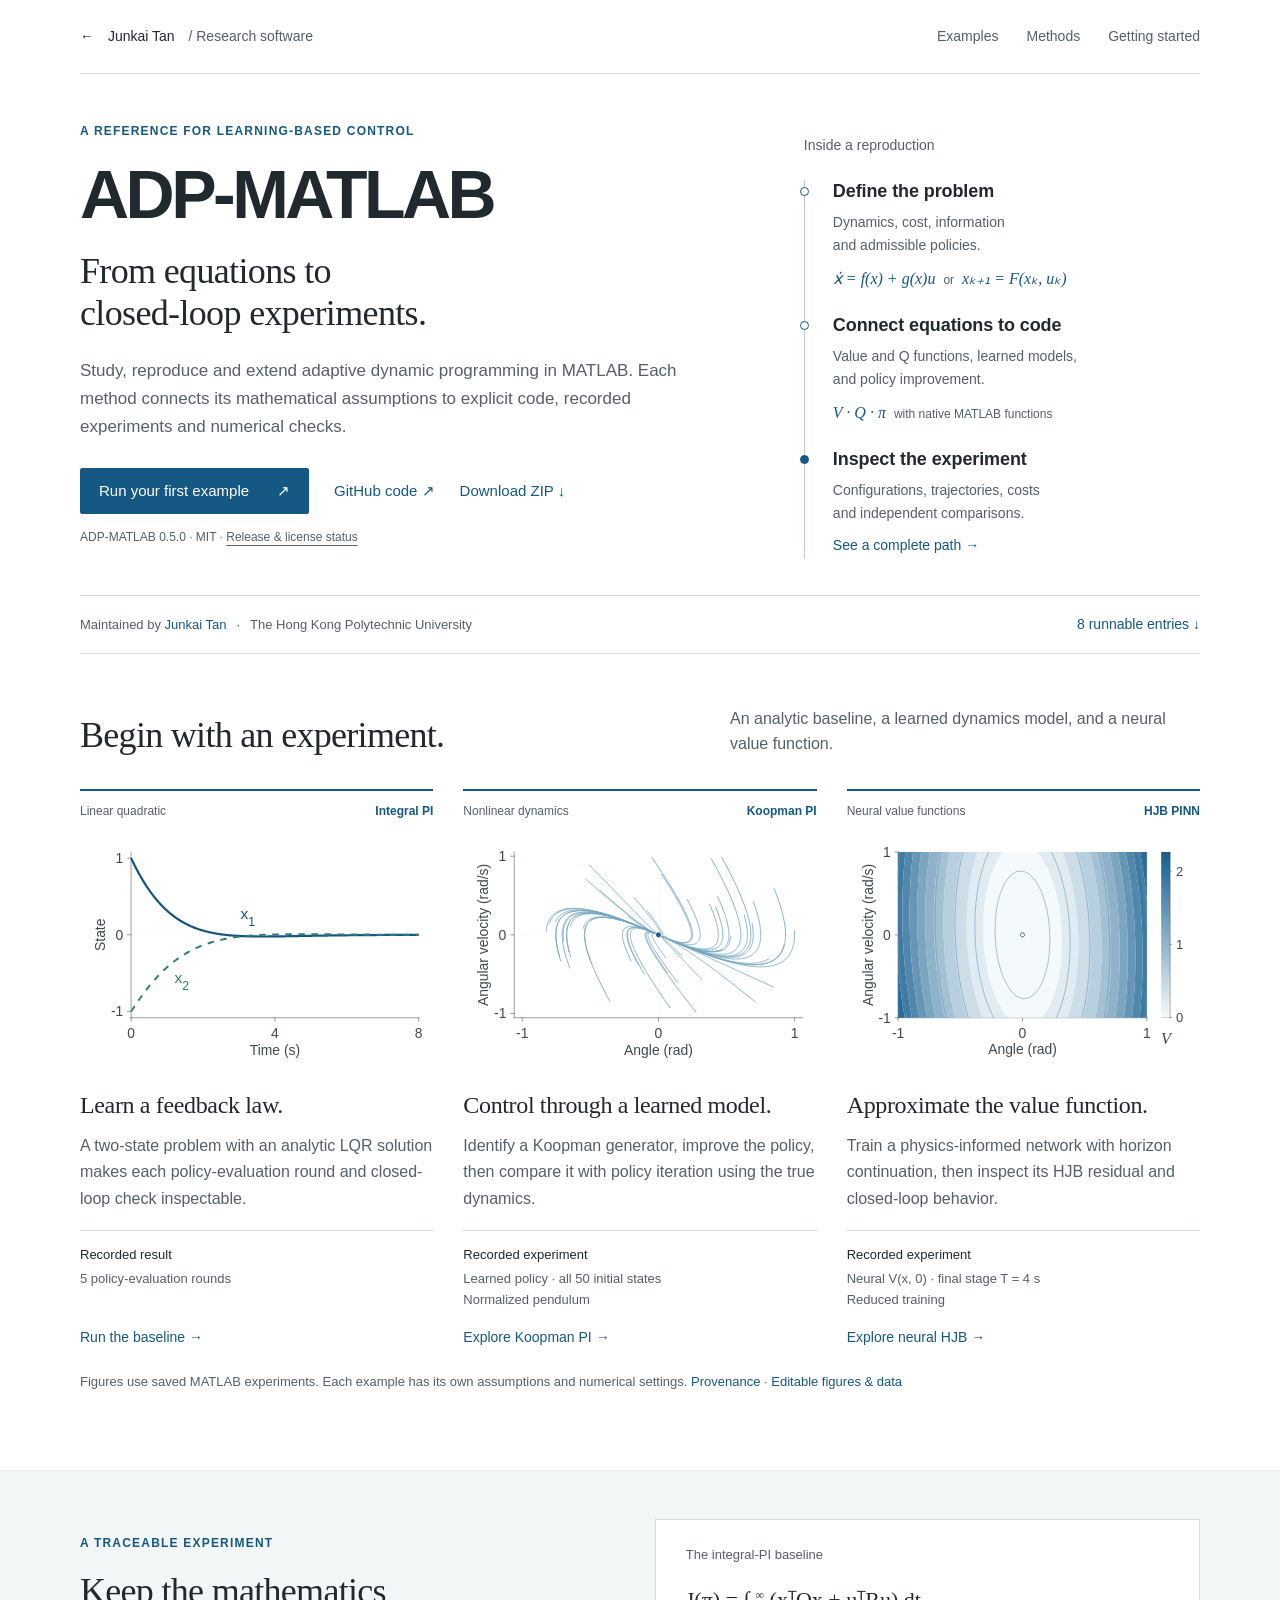
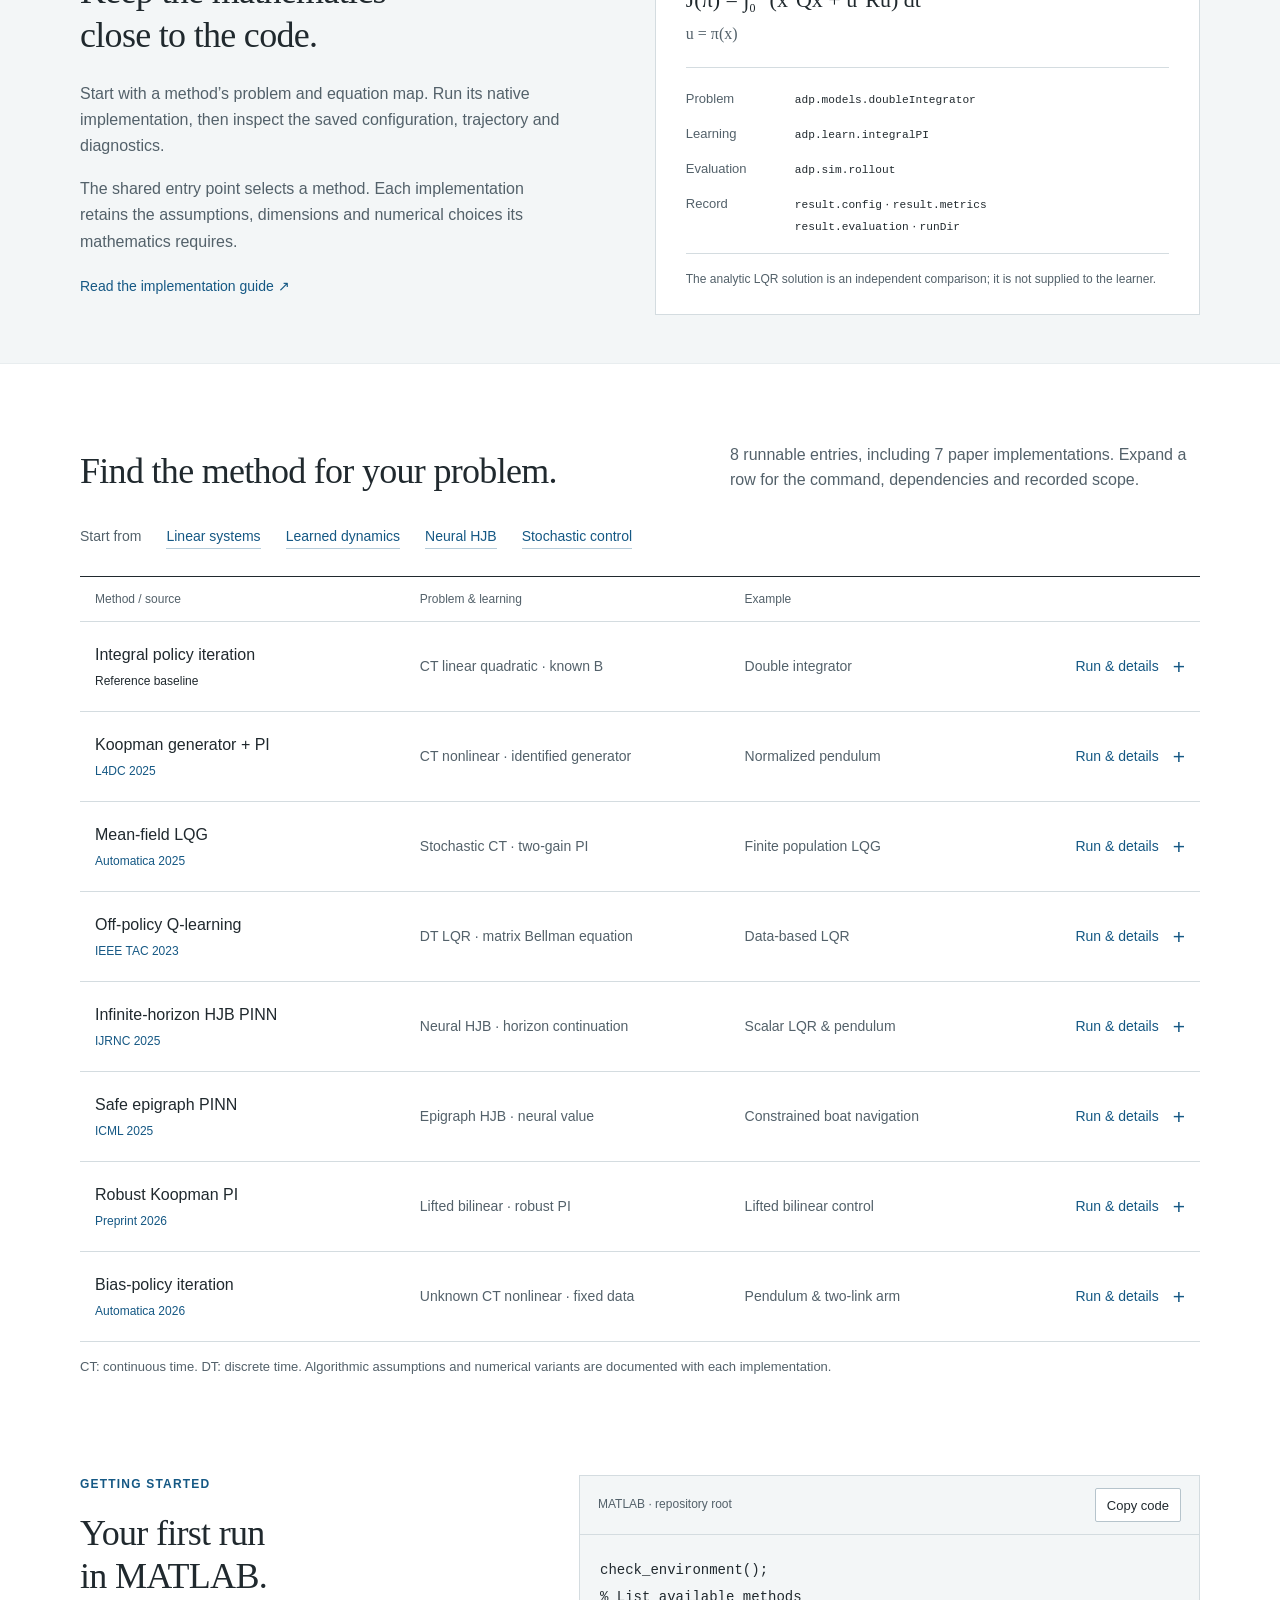
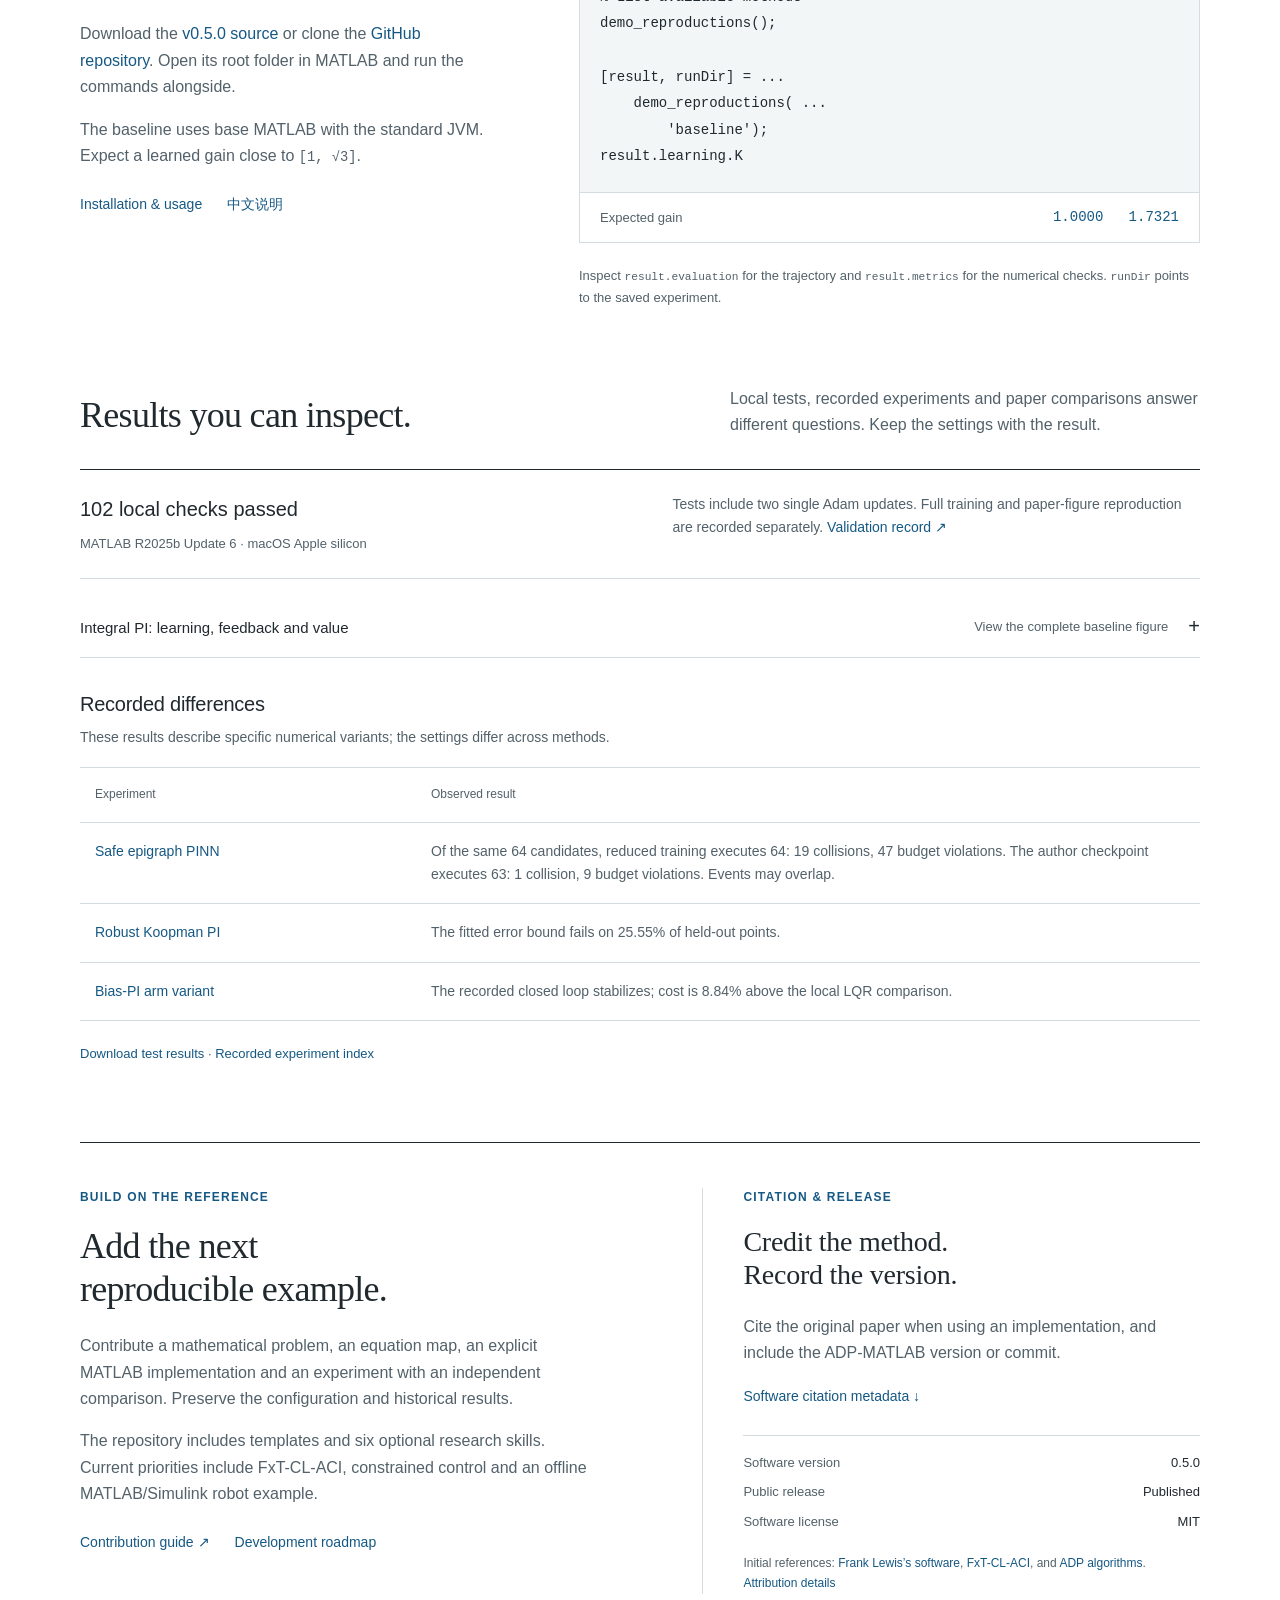
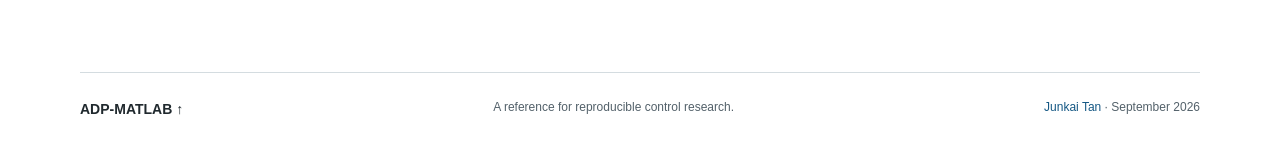
==== commit ecde5b29: "docs: align experiment commands with recorded configurations" ====
--- a/website/rendered/index.html
+++ b/website/rendered/index.html
@@ -86,28 +86,37 @@
 <p class="material-links"><a href="assets/adp-project/materials/code/demo_koopman.m.txt">Entry source (.m)</a><a href="assets/adp-project/materials/notes/koopman_l4dc2025.md" download>Equation notes (.md)</a><a href="assets/adp-project/materials/records/koopman_l4dc2025.md" download>Experiment &amp; checks (.md)</a><a href="https://proceedings.mlr.press/v283/zeng25a.html">Original paper</a></p></div></td></tr></tbody>
 <tbody class="method-group" id="method-meanfield_lqg2025"><tr class="method-summary"><th scope="row" id="label-meanfield_lqg2025">Mean-field LQG<small><a href="https://doi.org/10.1016/j.automatica.2024.111924">Automatica 2025</a></small></th><td data-label="Problem">Stochastic CT · two-gain PI</td><td data-label="Example">Finite population LQG</td><td><button type="button" class="method-toggle" aria-expanded="false" aria-controls="panel-meanfield_lqg2025" aria-label="Run and details: Mean-field LQG">Run &amp; details</button></td></tr><tr class="method-panel" id="panel-meanfield_lqg2025" hidden><td colspan="4"><div class="method-content" aria-labelledby="label-meanfield_lqg2025">
 <p>Finite-sample social optimization; low-sample failures retained.</p><p class="method-outcome">The documented 4,000-path run reports gain errors of approximately 0.53% and 0.85%. Low-sample failures and independent training repeats are retained.</p><dl class="method-facts"><div><dt>Products</dt><dd>MATLAB</dd></div><div><dt>Native function</dt><dd><code>demo_meanfield_lqg2025</code></dd></div><div><dt>Local checks</dt><dd>7 recorded passing tests</dd></div></dl>
-<div class="code-block"><div class="code-toolbar"><span>Run from the repository root</span><button type="button" data-copy="code-meanfield_lqg2025">Copy</button></div><pre id="code-meanfield_lqg2025"><code>demo_reproductions( ...
-    &#x27;meanfield_lqg2025&#x27;);</code></pre><p class="copy-status" role="status" aria-live="polite"></p></div>
-<p class="material-links"><a href="assets/adp-project/materials/code/demo_meanfield_lqg2025.m.txt">Entry source (.m)</a><a href="assets/adp-project/materials/notes/meanfield_lqg2025.md" download>Equation notes (.md)</a><a href="assets/adp-project/materials/records/meanfield_lqg2025.md" download>Experiment &amp; checks (.md)</a><a href="https://doi.org/10.1016/j.automatica.2024.111924">Original paper</a></p></div></td></tr></tbody>
+<p class="section-note">The default example uses 100 training paths. The saved 0.53% / 0.85% gain errors come from a separate 4,000-path record.</p><div class="code-block"><div class="code-toolbar"><span>Default: 100 training paths</span><button type="button" data-copy="code-meanfield_lqg2025">Copy</button></div><pre id="code-meanfield_lqg2025"><code>demo_reproductions( ...
+    &#x27;meanfield_lqg2025&#x27;);</code></pre><p class="copy-status" role="status" aria-live="polite"></p></div><p class="section-note">This existing procedure pools batches under a common probe and fits at 100, 400, 1,000 and 4,000 paths. A small-sample fit may stop it before 4,000. Exact replay of the historical numbers still needs the archived configuration and data; see the run guide.</p><div class="code-block"><div class="code-toolbar"><span>Precision procedure: 40 × 100 paths</span><button type="button" data-copy="code-meanfield_lqg2025-2">Copy</button></div><pre id="code-meanfield_lqg2025-2"><code>addpath(fullfile(pwd, ...
+    &#x27;reproductions&#x27;,&#x27;meanfield_lqg2025&#x27;));
+runId = char(datetime(&#x27;now&#x27;, ...
+    &#x27;Format&#x27;,&#x27;yyyyMMdd-HHmmss-SSS&#x27;));
+outputDir = fullfile(pwd,&#x27;runs&#x27;, ...
+    [&#x27;meanfield-precision-&#x27; runId]);
+precision = mf_precision_check( ...
+    outputDir,mf_config(),40);</code></pre><p class="copy-status" role="status" aria-live="polite"></p></div>
+<p class="material-links"><a href="assets/adp-project/materials/code/demo_meanfield_lqg2025.m.txt">Entry source (.m)</a><a href="assets/adp-project/materials/notes/meanfield_lqg2025.md" download>Equation notes (.md)</a><a href="assets/adp-project/materials/records/meanfield_lqg2025.md" download>Experiment &amp; checks (.md)</a><a href="assets/adp-project/materials/guides/meanfield_lqg2025.md" download>Run guide (.md)</a><a href="https://doi.org/10.1016/j.automatica.2024.111924">Original paper</a></p></div></td></tr></tbody>
 <tbody class="method-group" id="method-qlearning_tac2023"><tr class="method-summary"><th scope="row" id="label-qlearning_tac2023">Off-policy Q-learning<small><a href="https://doi.org/10.1109/TAC.2023.3235967">IEEE TAC 2023</a></small></th><td data-label="Problem">DT LQR · matrix Bellman equation</td><td data-label="Example">Data-based LQR</td><td><button type="button" class="method-toggle" aria-expanded="false" aria-controls="panel-qlearning_tac2023" aria-label="Run and details: Off-policy Q-learning">Run &amp; details</button></td></tr><tr class="method-panel" id="panel-qlearning_tac2023" hidden><td colspan="4"><div class="method-content" aria-labelledby="label-qlearning_tac2023">
 <p>Data-based LQR; explicit MIMO initialization variant.</p><p class="method-outcome">The implementation documents a data-based stabilizing initialization, a discrete LQR comparison, and an explicit MIMO initialization variant. The linked record contains local checks.</p><dl class="method-facts"><div><dt>Products</dt><dd>MATLAB, Control System Toolbox</dd></div><div><dt>Native function</dt><dd><code>demo_qlearning_tac2023</code></dd></div><div><dt>Local checks</dt><dd>7 recorded passing tests</dd></div></dl>
 <div class="code-block"><div class="code-toolbar"><span>Run from the repository root</span><button type="button" data-copy="code-qlearning_tac2023">Copy</button></div><pre id="code-qlearning_tac2023"><code>demo_reproductions( ...
     &#x27;qlearning_tac2023&#x27;);</code></pre><p class="copy-status" role="status" aria-live="polite"></p></div>
 <p class="material-links"><a href="assets/adp-project/materials/code/demo_qlearning_tac2023.m.txt">Entry source (.m)</a><a href="assets/adp-project/materials/notes/qlearning_tac2023.md" download>Equation notes (.md)</a><a href="assets/adp-project/materials/records/qlearning_tac2023.json" download>Experiment &amp; checks (.json)</a><a href="https://doi.org/10.1109/TAC.2023.3235967">Original paper</a></p></div></td></tr></tbody>
 <tbody class="method-group" id="method-pinn_infinite_horizon2025"><tr class="method-summary"><th scope="row" id="label-pinn_infinite_horizon2025">Infinite-horizon HJB PINN<small><a href="https://doi.org/10.1002/rnc.70028">IJRNC 2025</a></small></th><td data-label="Problem">Neural HJB · horizon continuation</td><td data-label="Example">Scalar LQR &amp; pendulum</td><td><button type="button" class="method-toggle" aria-expanded="false" aria-controls="panel-pinn_infinite_horizon2025" aria-label="Run and details: Infinite-horizon HJB PINN">Run &amp; details</button></td></tr><tr class="method-panel" id="panel-pinn_infinite_horizon2025" hidden><td colspan="4"><div class="method-content" aria-labelledby="label-pinn_infinite_horizon2025">
-<p>Reduced LQR/pendulum training; corrected quartic cost identified.</p><p class="method-outcome">The saved reduced pendulum experiment completes four closed-loop evaluations at each continuation horizon, from 1 through 4. The figure shows the trained value on the common grid at horizon 4.</p><dl class="method-facts"><div><dt>Products</dt><dd>MATLAB, Deep Learning Toolbox</dd></div><div><dt>Native function</dt><dd><code>run_pinn_reproduction</code></dd></div><div><dt>Local checks</dt><dd>5 recorded passing tests</dd></div></dl><p>The smoke mode runs a short neural-training workflow. Use <code>reduced</code> for the recorded reduced-scale procedure; the full paper training schedule is not bundled as a reproduced result.</p>
-<div class="code-block"><div class="code-toolbar"><span>Run from the repository root</span><button type="button" data-copy="code-pinn_infinite_horizon2025">Copy</button></div><pre id="code-pinn_infinite_horizon2025"><code>demo_reproductions( ...
+<p>Reduced LQR/pendulum training; corrected quartic cost identified.</p><p class="method-outcome">The saved reduced pendulum experiment completes four closed-loop evaluations at each continuation horizon, from 1 through 4. The figure shows the trained value on the common grid at horizon 4.</p><dl class="method-facts"><div><dt>Products</dt><dd>MATLAB, Deep Learning Toolbox</dd></div><div><dt>Native function</dt><dd><code>run_pinn_reproduction</code></dd></div><div><dt>Local checks</dt><dd>5 recorded passing tests</dd></div></dl>
+<p class="section-note">Smoke trains scalar LQR at horizon 1 and pendulum at horizons 1–2 for 10 updates each, plus two 12-update prefix checks.</p><div class="code-block"><div class="code-toolbar"><span>Short workflow: smoke</span><button type="button" data-copy="code-pinn_infinite_horizon2025">Copy</button></div><pre id="code-pinn_infinite_horizon2025"><code>demo_reproductions( ...
     &#x27;pinn_infinite_horizon2025&#x27;, ...
-    &#x27;smoke&#x27;);</code></pre><p class="copy-status" role="status" aria-live="polite"></p></div>
-<p class="material-links"><a href="assets/adp-project/materials/code/run_pinn_reproduction.m.txt">Entry source (.m)</a><a href="assets/adp-project/materials/notes/pinn_infinite_horizon2025.md" download>Equation notes (.md)</a><a href="assets/adp-project/materials/records/pinn_infinite_horizon2025.json" download>Experiment &amp; checks (.json)</a><a href="https://doi.org/10.1002/rnc.70028">Original paper</a></p></div></td></tr></tbody>
+    &#x27;smoke&#x27;);</code></pre><p class="copy-status" role="status" aria-live="polite"></p></div><p class="section-note">The horizon-4 figure uses reduced training: 2,000 LQR updates and 3,000 per pendulum horizon, 1–4. This is the smaller network experiment, not the full paper schedule.</p><div class="code-block"><div class="code-toolbar"><span>Figure configuration: reduced</span><button type="button" data-copy="code-pinn_infinite_horizon2025-2">Copy</button></div><pre id="code-pinn_infinite_horizon2025-2"><code>[result,runDir] = demo_reproductions( ...
+    &#x27;pinn_infinite_horizon2025&#x27;, ...
+    &#x27;reduced&#x27;);</code></pre><p class="copy-status" role="status" aria-live="polite"></p></div>
+<p class="material-links"><a href="assets/adp-project/materials/code/run_pinn_reproduction.m.txt">Entry source (.m)</a><a href="assets/adp-project/materials/notes/pinn_infinite_horizon2025.md" download>Equation notes (.md)</a><a href="assets/adp-project/materials/records/pinn_infinite_horizon2025.json" download>Experiment &amp; checks (.json)</a><a href="assets/adp-project/materials/guides/pinn_infinite_horizon2025.md" download>Run guide (.md)</a><a href="https://doi.org/10.1002/rnc.70028">Original paper</a></p></div></td></tr></tbody>
 <tbody class="method-group" id="method-safe_pinn_icml2025"><tr class="method-summary"><th scope="row" id="label-safe_pinn_icml2025">Safe epigraph PINN<small><a href="https://proceedings.mlr.press/v267/tayal25a.html">ICML 2025</a></small></th><td data-label="Problem">Epigraph HJB · neural value</td><td data-label="Example">Constrained boat navigation</td><td><button type="button" class="method-toggle" aria-expanded="false" aria-controls="panel-safe_pinn_icml2025" aria-label="Run and details: Safe epigraph PINN">Run &amp; details</button></td></tr><tr class="method-panel" id="panel-safe_pinn_icml2025" hidden><td colspan="4"><div class="method-content" aria-labelledby="label-safe_pinn_icml2025">
-<p>Boat example; collision and budget violations remain.</p><p class="method-outcome">Reduced training: 19/64 collisions and 47/64 budget violations. Author-checkpoint evaluation: 1/64 and 9/64, respectively.</p><dl class="method-facts"><div><dt>Products</dt><dd>MATLAB, Deep Learning Toolbox</dd></div><div><dt>Native function</dt><dd><code>demo_safe_pinn</code></dd></div><div><dt>Local checks</dt><dd>9 recorded passing tests</dd></div></dl><p>This command runs 5,000 neural-training updates and evaluates the boat example. Author-checkpoint evaluation uses a separately obtained asset.</p>
-<div class="code-block"><div class="code-toolbar"><span>Run from the repository root</span><button type="button" data-copy="code-safe_pinn_icml2025">Copy</button></div><pre id="code-safe_pinn_icml2025"><code>outputDir = fullfile( ...
-    pwd, &#x27;runs&#x27;, &#x27;safe_pinn_icml2025&#x27;);
-demo_reproductions( ...
+<p>Boat example; collision and budget violations remain.</p><p class="method-outcome">Of the same 64 candidates, reduced training executes 64: 19 collisions, 47 budget violations. The author checkpoint executes 63: 1 collision, 9 budget violations. Events may overlap.</p><dl class="method-facts"><div><dt>Products</dt><dd>MATLAB, Deep Learning Toolbox</dd></div><div><dt>Native function</dt><dd><code>demo_safe_pinn</code></dd></div><div><dt>Local checks</dt><dd>9 recorded passing tests</dd></div></dl>
+<p class="section-note">This trains and evaluates a new MATLAB network. The run guide below separately explains author-checkpoint inference using external converted weights and an existing result.mat with the comparison inputs.</p><div class="code-block"><div class="code-toolbar"><span>Reduced training: 5,000 updates</span><button type="button" data-copy="code-safe_pinn_icml2025">Copy</button></div><pre id="code-safe_pinn_icml2025"><code>outputRoot = fullfile( ...
+    pwd,&#x27;runs&#x27;,&#x27;safe_pinn_icml2025&#x27;);
+[result,runDir] = demo_reproductions( ...
     &#x27;safe_pinn_icml2025&#x27;, ...
-    outputDir, 5000);</code></pre><p class="copy-status" role="status" aria-live="polite"></p></div>
-<p class="material-links"><a href="assets/adp-project/materials/code/demo_safe_pinn.m.txt">Entry source (.m)</a><a href="assets/adp-project/materials/notes/safe_pinn_icml2025.md" download>Equation notes (.md)</a><a href="assets/adp-project/materials/records/safe_pinn_icml2025.md" download>Experiment &amp; checks (.md)</a><a href="https://proceedings.mlr.press/v267/tayal25a.html">Original paper</a></p></div></td></tr></tbody>
+    outputRoot,5000);</code></pre><p class="copy-status" role="status" aria-live="polite"></p></div>
+<p class="material-links"><a href="assets/adp-project/materials/code/demo_safe_pinn.m.txt">Entry source (.m)</a><a href="assets/adp-project/materials/notes/safe_pinn_icml2025.md" download>Equation notes (.md)</a><a href="assets/adp-project/materials/records/safe_pinn_icml2025.md" download>Experiment &amp; checks (.md)</a><a href="assets/adp-project/materials/guides/safe_pinn_icml2025.md" download>Run guide (.md)</a><a href="https://proceedings.mlr.press/v267/tayal25a.html">Original paper</a></p></div></td></tr></tbody>
 <tbody class="method-group" id="method-robust_koopman2026"><tr class="method-summary"><th scope="row" id="label-robust_koopman2026">Robust Koopman PI<small><a href="https://arxiv.org/abs/2604.05633">Preprint 2026</a></small></th><td data-label="Problem">Lifted bilinear · robust PI</td><td data-label="Example">Lifted bilinear control</td><td><button type="button" class="method-toggle" aria-expanded="false" aria-controls="panel-robust_koopman2026" aria-label="Run and details: Robust Koopman PI">Run &amp; details</button></td></tr><tr class="method-panel" id="panel-robust_koopman2026" hidden><td colspan="4"><div class="method-content" aria-labelledby="label-robust_koopman2026">
 <p>Held-out error bound fails on 25.55% of points.</p><p class="method-outcome">The fitted error bound fails on 25.55% of held-out points in the preserved evaluation.</p><dl class="method-facts"><div><dt>Products</dt><dd>MATLAB</dd></div><div><dt>Native function</dt><dd><code>demo_robust_koopman</code></dd></div><div><dt>Local checks</dt><dd>8 recorded passing tests</dd></div></dl>
 <div class="code-block"><div class="code-toolbar"><span>Run from the repository root</span><button type="button" data-copy="code-robust_koopman2026">Copy</button></div><pre id="code-robust_koopman2026"><code>demo_reproductions( ...
@@ -115,9 +124,11 @@
 <p class="material-links"><a href="assets/adp-project/materials/code/demo_robust_koopman.m.txt">Entry source (.m)</a><a href="assets/adp-project/materials/notes/robust_koopman2026.md" download>Equation notes (.md)</a><a href="assets/adp-project/materials/records/robust_koopman2026.md" download>Experiment &amp; checks (.md)</a><a href="https://arxiv.org/abs/2604.05633">Original paper</a></p></div></td></tr></tbody>
 <tbody class="method-group" id="method-bias_pi_automatica2026"><tr class="method-summary"><th scope="row" id="label-bias_pi_automatica2026">Bias-policy iteration<small><a href="https://doi.org/10.1016/j.automatica.2026.112821">Automatica 2026</a></small></th><td data-label="Problem">Unknown CT nonlinear · fixed data</td><td data-label="Example">Pendulum &amp; two-link arm</td><td><button type="button" class="method-toggle" aria-expanded="false" aria-controls="panel-bias_pi_automatica2026" aria-label="Run and details: Bias-policy iteration">Run &amp; details</button></td></tr><tr class="method-panel" id="panel-bias_pi_automatica2026" hidden><td colspan="4"><div class="method-content" aria-labelledby="label-bias_pi_automatica2026">
 <p>Pendulum/arm variants; arm cost is 8.84% above local LQR.</p><p class="method-outcome">The recorded arm variant stabilizes, with cost 8.84% above the local LQR comparison.</p><dl class="method-facts"><div><dt>Products</dt><dd>MATLAB; optional: Control System Toolbox</dd></div><div><dt>Native function</dt><dd><code>demo_bias_pi</code></dd></div><div><dt>Local checks</dt><dd>12 recorded passing tests</dd></div></dl>
-<div class="code-block"><div class="code-toolbar"><span>Run from the repository root</span><button type="button" data-copy="code-bias_pi_automatica2026">Copy</button></div><pre id="code-bias_pi_automatica2026"><code>demo_reproductions( ...
-    &#x27;bias_pi_automatica2026&#x27;);</code></pre><p class="copy-status" role="status" aria-live="polite"></p></div>
-<p class="material-links"><a href="assets/adp-project/materials/code/demo_bias_pi.m.txt">Entry source (.m)</a><a href="assets/adp-project/materials/notes/bias_pi_automatica2026.md" download>Equation notes (.md)</a><a href="assets/adp-project/materials/records/bias_pi_automatica2026.md" download>Experiment &amp; checks (.md)</a><a href="https://doi.org/10.1016/j.automatica.2026.112821">Original paper</a></p></div></td></tr></tbody></table></div><p class="section-note method-table-note">CT: continuous time. DT: discrete time. Algorithmic assumptions and numerical variants are documented with each implementation.</p>
+<div class="code-block"><div class="code-toolbar"><span>Default: pendulum</span><button type="button" data-copy="code-bias_pi_automatica2026">Copy</button></div><pre id="code-bias_pi_automatica2026"><code>demo_reproductions( ...
+    &#x27;bias_pi_automatica2026&#x27;);</code></pre><p class="copy-status" role="status" aria-live="polite"></p></div><p class="section-note">The displayed 8.84% cost gap belongs to this local-multistart arm variant over five seconds. Its LQR comparison requires Control System Toolbox.</p><div class="code-block"><div class="code-toolbar"><span>Recorded arm variant</span><button type="button" data-copy="code-bias_pi_automatica2026-2">Copy</button></div><pre id="code-bias_pi_automatica2026-2"><code>[result,runDir] = demo_reproductions( ...
+    &#x27;bias_pi_automatica2026&#x27;, ...
+    [],struct(&#x27;example&#x27;,&#x27;arm&#x27;));</code></pre><p class="copy-status" role="status" aria-live="polite"></p></div>
+<p class="material-links"><a href="assets/adp-project/materials/code/demo_bias_pi.m.txt">Entry source (.m)</a><a href="assets/adp-project/materials/notes/bias_pi_automatica2026.md" download>Equation notes (.md)</a><a href="assets/adp-project/materials/records/bias_pi_automatica2026.md" download>Experiment &amp; checks (.md)</a><a href="assets/adp-project/materials/guides/bias_pi_automatica2026.md" download>Run guide (.md)</a><a href="https://doi.org/10.1016/j.automatica.2026.112821">Original paper</a></p></div></td></tr></tbody></table></div><p class="section-note method-table-note">CT: continuous time. DT: discrete time. Algorithmic assumptions and numerical variants are documented with each implementation.</p>
 </section>
 
 <section id="quick-start" class="page-width section-block start-section">
@@ -137,7 +148,7 @@
   <div class="evidence-summary"><p><strong>102 local checks passed</strong><span>MATLAB R2025b Update 6 · macOS Apple silicon</span></p><p>Tests include two single Adam updates. Full training and paper-figure reproduction are recorded separately. <a href="assets/adp-project/materials/validation.md">Validation record <span aria-hidden="true">↗</span></a></p></div>
   <details class="baseline-figure"><summary><span>Integral PI: learning, feedback and value</span><span class="disclosure-hint">View the complete baseline figure</span></summary><div class="baseline-figure-content"><picture><source media="(max-width:700px)" srcset="assets/adp-project/adp-control-hero-mobile.svg" width="425" height="962"><img src="assets/adp-project/adp-control-hero.svg" width="1051" height="318" alt="Integral policy iteration gain error, recorded phase trajectory and normalized cost–value decomposition." loading="lazy"></picture><p>Double integrator, Q = I, R = 1, x₀ = [1, −1]ᵀ. Contours use the analytic LQR value. Final gain error: 8.37 × 10<sup>−14</sup>; eight-second cost: 1.4641008. <a href="assets/adp-project/adp-control-hero.pdf">PDF</a> · <a href="assets/adp-project/adp-control-hero-source.zip" download>Editable figure &amp; data</a></p></div></details>
   <div class="section-subheading"><h3>Recorded differences</h3><p>These results describe specific numerical variants; the settings differ across methods.</p></div>
-  <div class="results-wrap"><table class="results-table"><thead><tr><th scope="col">Experiment</th><th scope="col">Observed result</th></tr></thead><tbody><tr><th scope="row"><a href="#method-safe_pinn_icml2025">Safe epigraph PINN</a></th><td>Reduced training: 19/64 rollouts collide and 47/64 violate the budget. Author-checkpoint evaluation: 1/64 and 9/64, respectively.</td></tr><tr><th scope="row"><a href="#method-robust_koopman2026">Robust Koopman PI</a></th><td>The fitted error bound fails on 25.55% of held-out points.</td></tr><tr><th scope="row"><a href="#method-bias_pi_automatica2026">Bias-PI arm variant</a></th><td>The recorded closed loop stabilizes; cost is 8.84% above the local LQR comparison.</td></tr></tbody></table></div>
+  <div class="results-wrap"><table class="results-table"><thead><tr><th scope="col">Experiment</th><th scope="col">Observed result</th></tr></thead><tbody><tr><th scope="row"><a href="#method-safe_pinn_icml2025">Safe epigraph PINN</a></th><td>Of the same 64 candidates, reduced training executes 64: 19 collisions, 47 budget violations. The author checkpoint executes 63: 1 collision, 9 budget violations. Events may overlap.</td></tr><tr><th scope="row"><a href="#method-robust_koopman2026">Robust Koopman PI</a></th><td>The fitted error bound fails on 25.55% of held-out points.</td></tr><tr><th scope="row"><a href="#method-bias_pi_automatica2026">Bias-PI arm variant</a></th><td>The recorded closed loop stabilizes; cost is 8.84% above the local LQR comparison.</td></tr></tbody></table></div>
   <p class="section-note"><a href="assets/adp-project/materials/matlab-tests.csv">Download test results</a> · <a href="assets/adp-project/materials/experiment-records.md">Recorded experiment index</a></p>
 </section>
 
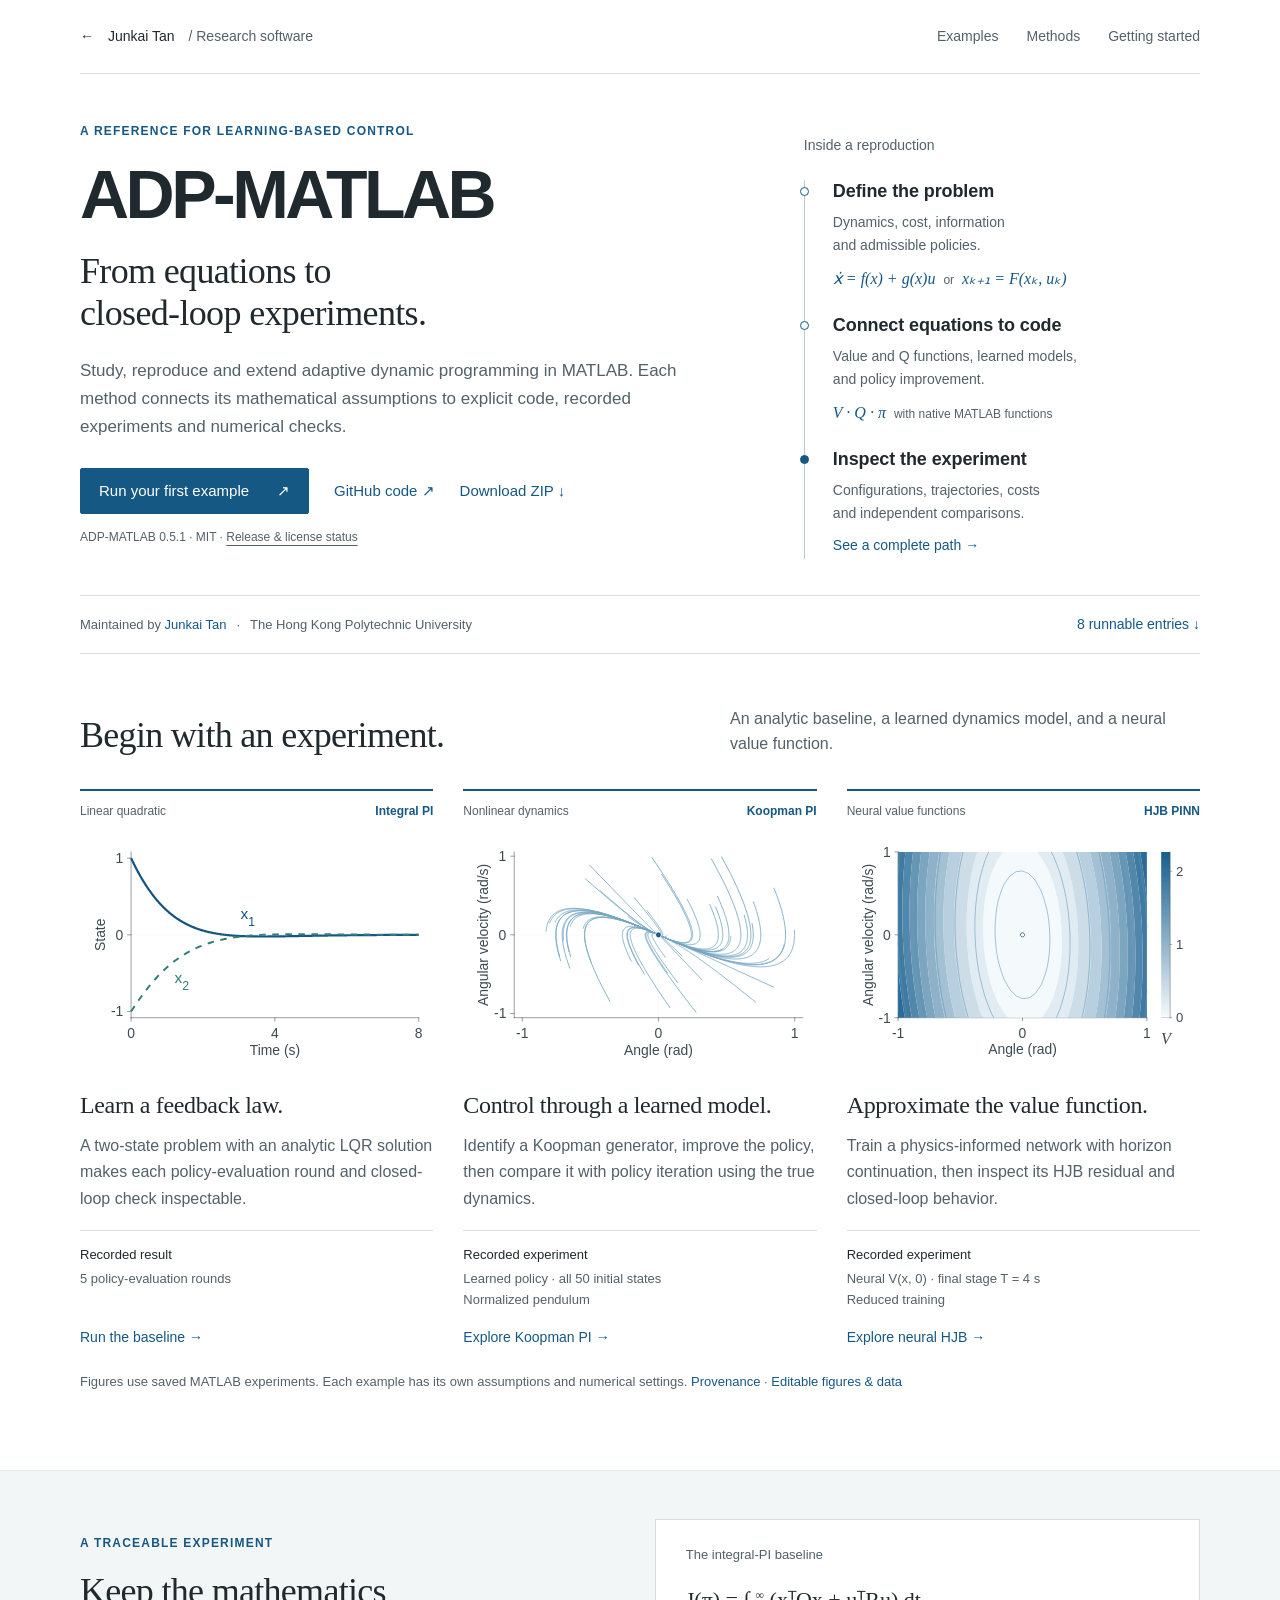
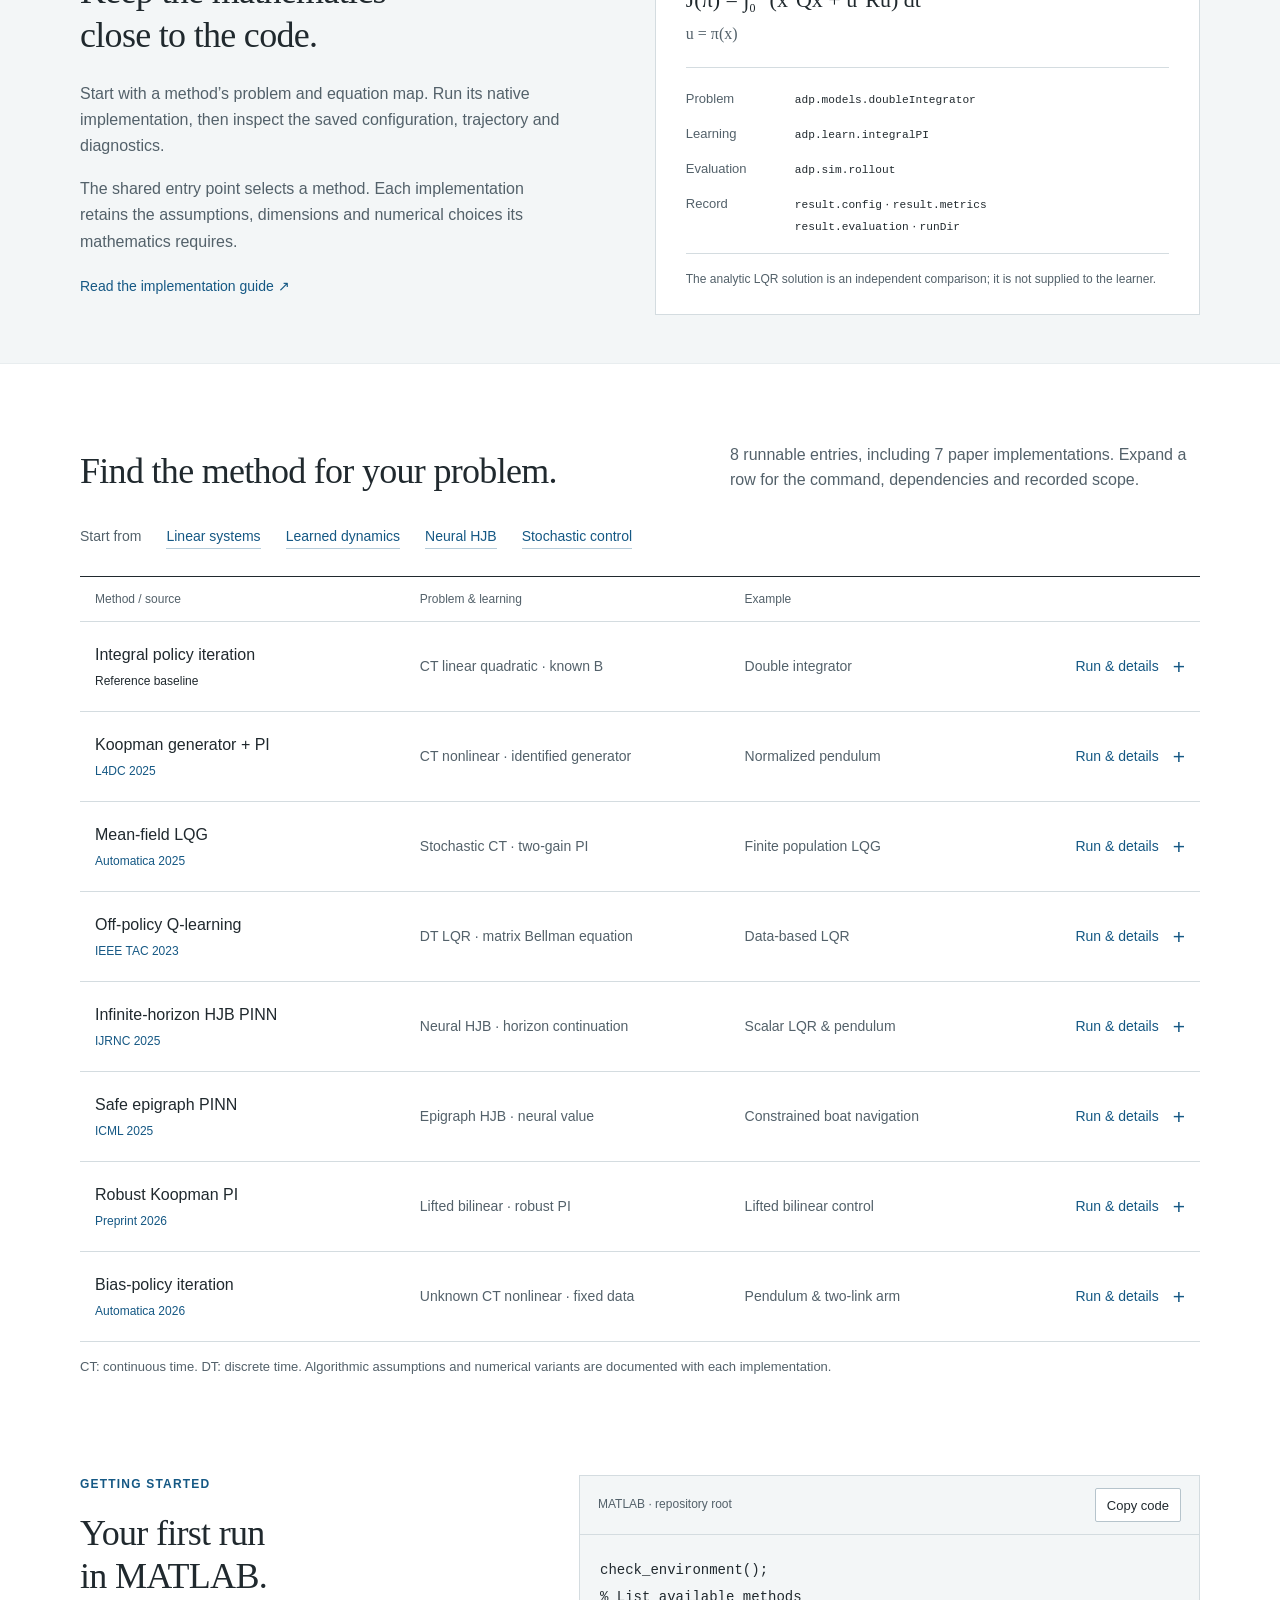
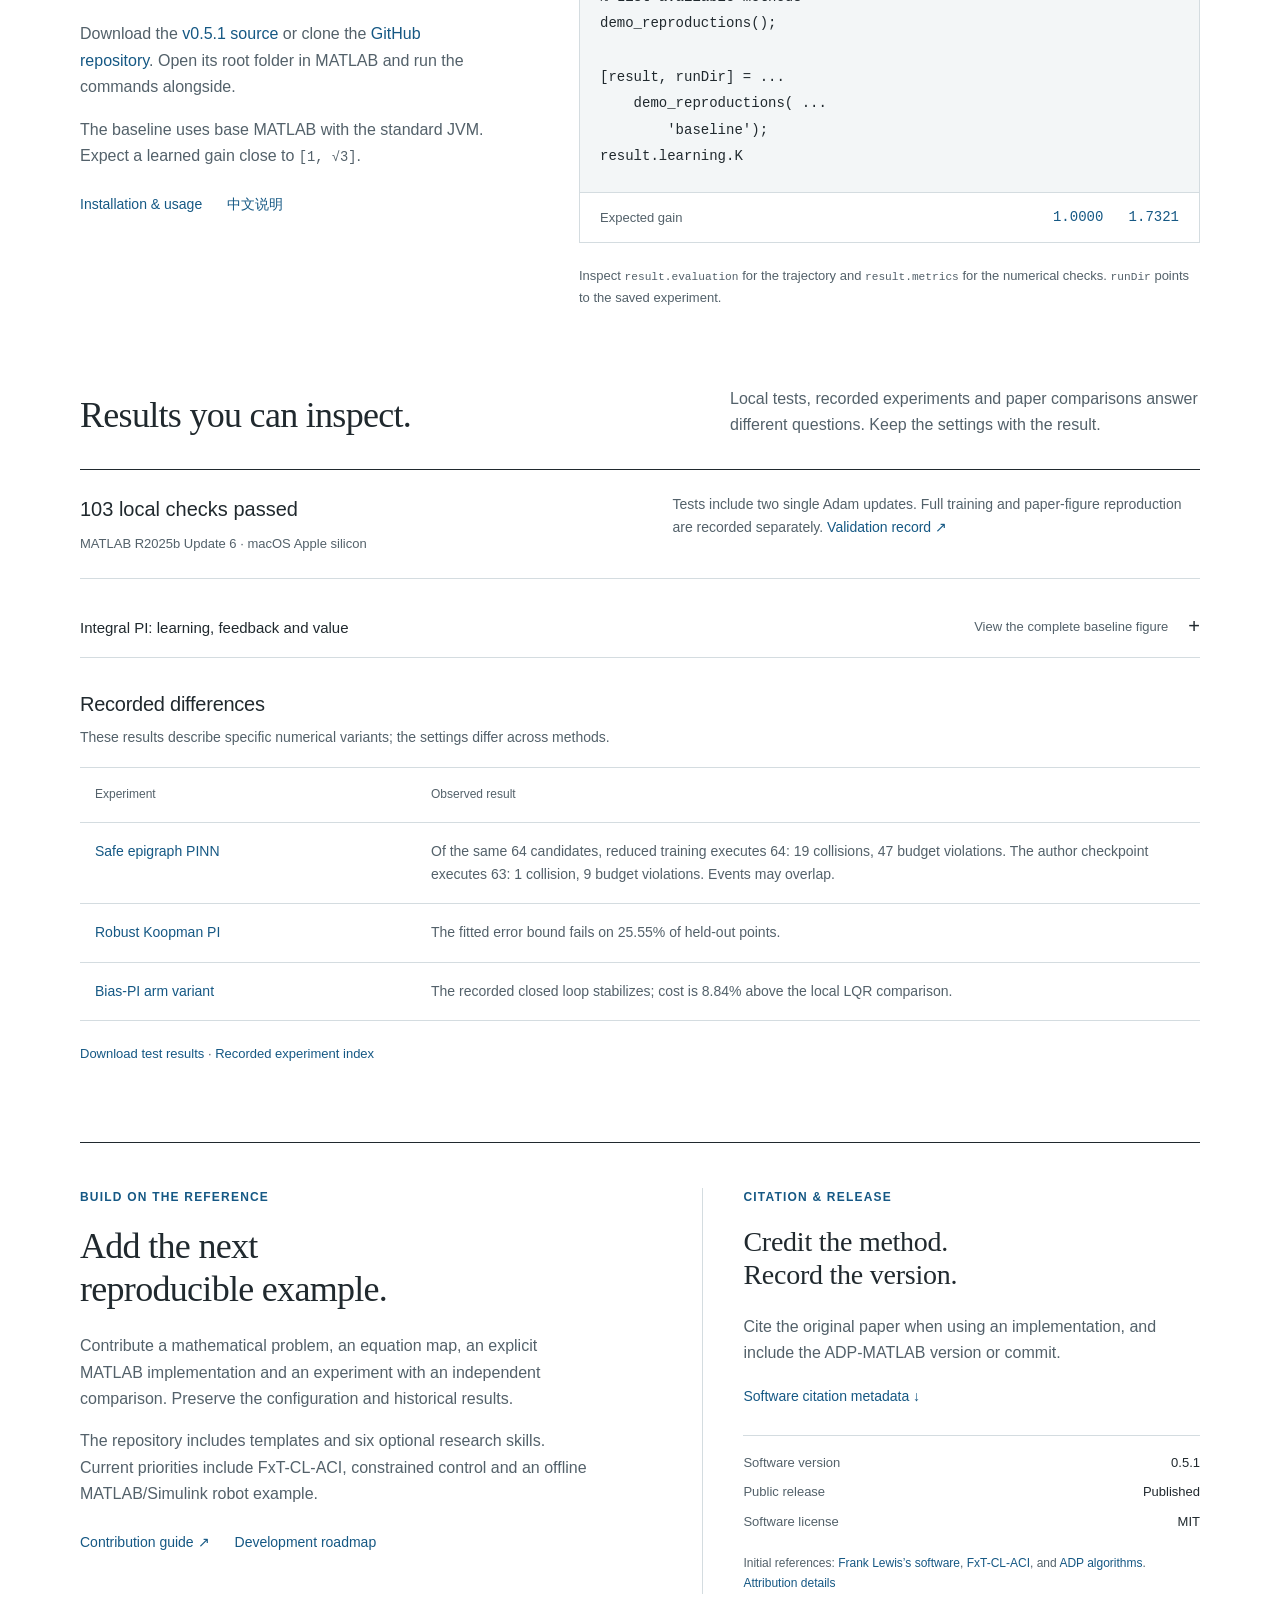
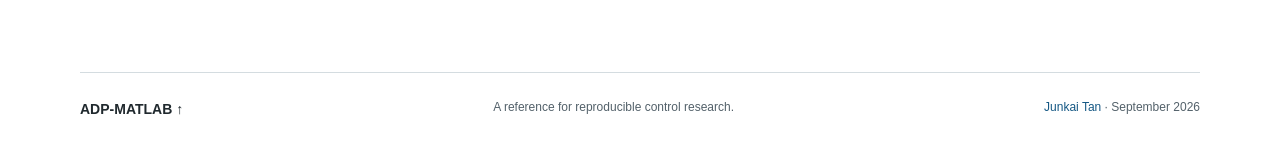
==== commit 12e68fc1: "fix(meanfield): save primary fit inputs before learner rejection Preserve cfg/raw after collection a" ====
--- a/website/rendered/index.html
+++ b/website/rendered/index.html
@@ -19,8 +19,8 @@
     <h1>ADP-MATLAB</h1>
     <p class="intro-title">From equations to<br>closed-loop experiments.</p>
     <p class="intro-description">Study, reproduce and extend adaptive dynamic programming in MATLAB. Each method connects its mathematical assumptions to explicit code, recorded experiments and numerical checks.</p>
-    <div class="intro-actions"><a class="button-primary" href="#quick-start">Run your first example <span aria-hidden="true">↗</span></a><a class="source-link" href="https://github.com/tanjunkai2001/adp-matlab">GitHub code <span aria-hidden="true">↗</span></a><a class="source-link" href="https://github.com/tanjunkai2001/adp-matlab/archive/refs/tags/v0.5.0.zip">Download ZIP <span aria-hidden="true">↓</span></a></div>
-    <p class="release-note">ADP-MATLAB 0.5.0 · MIT · <a href="#citation">Release &amp; license status</a></p>
+    <div class="intro-actions"><a class="button-primary" href="#quick-start">Run your first example <span aria-hidden="true">↗</span></a><a class="source-link" href="https://github.com/tanjunkai2001/adp-matlab">GitHub code <span aria-hidden="true">↗</span></a><a class="source-link" href="https://github.com/tanjunkai2001/adp-matlab/archive/refs/tags/v0.5.1.zip">Download ZIP <span aria-hidden="true">↓</span></a></div>
+    <p class="release-note">ADP-MATLAB 0.5.1 · MIT · <a href="#citation">Release &amp; license status</a></p>
   </div>
   <aside class="research-thread" aria-label="How the reference is organized">
     <p class="thread-title">Inside a reproduction</p>
@@ -85,7 +85,7 @@
     &#x27;koopman_l4dc2025&#x27;);</code></pre><p class="copy-status" role="status" aria-live="polite"></p></div>
 <p class="material-links"><a href="assets/adp-project/materials/code/demo_koopman.m.txt">Entry source (.m)</a><a href="assets/adp-project/materials/notes/koopman_l4dc2025.md" download>Equation notes (.md)</a><a href="assets/adp-project/materials/records/koopman_l4dc2025.md" download>Experiment &amp; checks (.md)</a><a href="https://proceedings.mlr.press/v283/zeng25a.html">Original paper</a></p></div></td></tr></tbody>
 <tbody class="method-group" id="method-meanfield_lqg2025"><tr class="method-summary"><th scope="row" id="label-meanfield_lqg2025">Mean-field LQG<small><a href="https://doi.org/10.1016/j.automatica.2024.111924">Automatica 2025</a></small></th><td data-label="Problem">Stochastic CT · two-gain PI</td><td data-label="Example">Finite population LQG</td><td><button type="button" class="method-toggle" aria-expanded="false" aria-controls="panel-meanfield_lqg2025" aria-label="Run and details: Mean-field LQG">Run &amp; details</button></td></tr><tr class="method-panel" id="panel-meanfield_lqg2025" hidden><td colspan="4"><div class="method-content" aria-labelledby="label-meanfield_lqg2025">
-<p>Finite-sample social optimization; low-sample failures retained.</p><p class="method-outcome">The documented 4,000-path run reports gain errors of approximately 0.53% and 0.85%. Low-sample failures and independent training repeats are retained.</p><dl class="method-facts"><div><dt>Products</dt><dd>MATLAB</dd></div><div><dt>Native function</dt><dd><code>demo_meanfield_lqg2025</code></dd></div><div><dt>Local checks</dt><dd>7 recorded passing tests</dd></div></dl>
+<p>Finite-sample social optimization; low-sample failures retained.</p><p class="method-outcome">The documented 4,000-path run reports gain errors of approximately 0.53% and 0.85%. Low-sample failures and independent training repeats are retained.</p><dl class="method-facts"><div><dt>Products</dt><dd>MATLAB</dd></div><div><dt>Native function</dt><dd><code>demo_meanfield_lqg2025</code></dd></div><div><dt>Local checks</dt><dd>8 recorded passing tests</dd></div></dl>
 <p class="section-note">The default example uses 100 training paths. The saved 0.53% / 0.85% gain errors come from a separate 4,000-path record.</p><div class="code-block"><div class="code-toolbar"><span>Default: 100 training paths</span><button type="button" data-copy="code-meanfield_lqg2025">Copy</button></div><pre id="code-meanfield_lqg2025"><code>demo_reproductions( ...
     &#x27;meanfield_lqg2025&#x27;);</code></pre><p class="copy-status" role="status" aria-live="polite"></p></div><p class="section-note">This existing procedure pools batches under a common probe and fits at 100, 400, 1,000 and 4,000 paths. A small-sample fit may stop it before 4,000. Exact replay of the historical numbers still needs the archived configuration and data; see the run guide.</p><div class="code-block"><div class="code-toolbar"><span>Precision procedure: 40 × 100 paths</span><button type="button" data-copy="code-meanfield_lqg2025-2">Copy</button></div><pre id="code-meanfield_lqg2025-2"><code>addpath(fullfile(pwd, ...
     &#x27;reproductions&#x27;,&#x27;meanfield_lqg2025&#x27;));
@@ -132,7 +132,7 @@
 </section>
 
 <section id="quick-start" class="page-width section-block start-section">
-  <div class="start-copy"><p class="eyebrow">Getting started</p><h2>Your first run <br>in MATLAB.</h2><p>Download the <a href="https://github.com/tanjunkai2001/adp-matlab/archive/refs/tags/v0.5.0.zip">v0.5.0 source</a> or clone the <a href="https://github.com/tanjunkai2001/adp-matlab">GitHub repository</a>. Open its root folder in MATLAB and run the commands alongside.</p><p>The baseline uses base MATLAB with the standard JVM. Expect a learned gain close to <code>[1, √3]</code>.</p><p class="start-links"><a href="assets/adp-project/materials/getting-started.md">Installation &amp; usage</a><a href="assets/adp-project/materials/readme-zh.md" lang="zh-CN">中文说明</a></p></div>
+  <div class="start-copy"><p class="eyebrow">Getting started</p><h2>Your first run <br>in MATLAB.</h2><p>Download the <a href="https://github.com/tanjunkai2001/adp-matlab/archive/refs/tags/v0.5.1.zip">v0.5.1 source</a> or clone the <a href="https://github.com/tanjunkai2001/adp-matlab">GitHub repository</a>. Open its root folder in MATLAB and run the commands alongside.</p><p>The baseline uses base MATLAB with the standard JVM. Expect a learned gain close to <code>[1, √3]</code>.</p><p class="start-links"><a href="assets/adp-project/materials/getting-started.md">Installation &amp; usage</a><a href="assets/adp-project/materials/readme-zh.md" lang="zh-CN">中文说明</a></p></div>
   <div class="start-code"><div class="code-block"><div class="code-toolbar"><span>MATLAB · repository root</span><button type="button" data-copy="baseline-code">Copy code</button></div><pre id="baseline-code"><code>check_environment();
 % List available methods
 demo_reproductions();
@@ -145,7 +145,7 @@
 
 <section id="results" class="page-width section-block">
   <div class="section-heading"><h2>Results you can inspect.</h2><p>Local tests, recorded experiments and paper comparisons answer different questions. Keep the settings with the result.</p></div>
-  <div class="evidence-summary"><p><strong>102 local checks passed</strong><span>MATLAB R2025b Update 6 · macOS Apple silicon</span></p><p>Tests include two single Adam updates. Full training and paper-figure reproduction are recorded separately. <a href="assets/adp-project/materials/validation.md">Validation record <span aria-hidden="true">↗</span></a></p></div>
+  <div class="evidence-summary"><p><strong>103 local checks passed</strong><span>MATLAB R2025b Update 6 · macOS Apple silicon</span></p><p>Tests include two single Adam updates. Full training and paper-figure reproduction are recorded separately. <a href="assets/adp-project/materials/validation.md">Validation record <span aria-hidden="true">↗</span></a></p></div>
   <details class="baseline-figure"><summary><span>Integral PI: learning, feedback and value</span><span class="disclosure-hint">View the complete baseline figure</span></summary><div class="baseline-figure-content"><picture><source media="(max-width:700px)" srcset="assets/adp-project/adp-control-hero-mobile.svg" width="425" height="962"><img src="assets/adp-project/adp-control-hero.svg" width="1051" height="318" alt="Integral policy iteration gain error, recorded phase trajectory and normalized cost–value decomposition." loading="lazy"></picture><p>Double integrator, Q = I, R = 1, x₀ = [1, −1]ᵀ. Contours use the analytic LQR value. Final gain error: 8.37 × 10<sup>−14</sup>; eight-second cost: 1.4641008. <a href="assets/adp-project/adp-control-hero.pdf">PDF</a> · <a href="assets/adp-project/adp-control-hero-source.zip" download>Editable figure &amp; data</a></p></div></details>
   <div class="section-subheading"><h3>Recorded differences</h3><p>These results describe specific numerical variants; the settings differ across methods.</p></div>
   <div class="results-wrap"><table class="results-table"><thead><tr><th scope="col">Experiment</th><th scope="col">Observed result</th></tr></thead><tbody><tr><th scope="row"><a href="#method-safe_pinn_icml2025">Safe epigraph PINN</a></th><td>Of the same 64 candidates, reduced training executes 64: 19 collisions, 47 budget violations. The author checkpoint executes 63: 1 collision, 9 budget violations. Events may overlap.</td></tr><tr><th scope="row"><a href="#method-robust_koopman2026">Robust Koopman PI</a></th><td>The fitted error bound fails on 25.55% of held-out points.</td></tr><tr><th scope="row"><a href="#method-bias_pi_automatica2026">Bias-PI arm variant</a></th><td>The recorded closed loop stabilizes; cost is 8.84% above the local LQR comparison.</td></tr></tbody></table></div>
@@ -154,7 +154,7 @@
 
 <section id="contribute" class="page-width section-block closing-grid">
   <div><p class="eyebrow">Build on the reference</p><h2>Add the next <br>reproducible example.</h2><p>Contribute a mathematical problem, an equation map, an explicit MATLAB implementation and an experiment with an independent comparison. Preserve the configuration and historical results.</p><p>The repository includes templates and six optional research skills. Current priorities include FxT-CL-ACI, constrained control and an offline MATLAB/Simulink robot example.</p><p class="start-links"><a href="assets/adp-project/materials/contributing.md">Contribution guide <span aria-hidden="true">↗</span></a><a href="assets/adp-project/materials/roadmap.md">Development roadmap</a></p></div>
-  <div id="citation" class="citation-panel"><p class="eyebrow">Citation &amp; release</p><h3>Credit the method.<br>Record the version.</h3><p>Cite the original paper when using an implementation, and include the ADP-MATLAB version or commit.</p><a class="text-link" href="assets/adp-project/materials/CITATION.cff" download>Software citation metadata <span aria-hidden="true">↓</span></a><dl class="release-facts"><div><dt>Software version</dt><dd>0.5.0</dd></div><div><dt>Public release</dt><dd>Published</dd></div><div><dt>Software license</dt><dd>MIT</dd></div></dl><p class="section-note">Initial references: <a href="https://lewisgroup.uta.edu/code/Software%20from%20Research.htm">Frank Lewis’s software</a>, <a href="https://github.com/tanjunkai2001/FxT-CL-ACI">FxT-CL-ACI</a>, and <a href="https://github.com/lujingweihh/Adaptive-dynamic-programming-algorithms">ADP algorithms</a>. <a href="assets/adp-project/materials/third-party.md">Attribution details</a></p></div>
+  <div id="citation" class="citation-panel"><p class="eyebrow">Citation &amp; release</p><h3>Credit the method.<br>Record the version.</h3><p>Cite the original paper when using an implementation, and include the ADP-MATLAB version or commit.</p><a class="text-link" href="assets/adp-project/materials/CITATION.cff" download>Software citation metadata <span aria-hidden="true">↓</span></a><dl class="release-facts"><div><dt>Software version</dt><dd>0.5.1</dd></div><div><dt>Public release</dt><dd>Published</dd></div><div><dt>Software license</dt><dd>MIT</dd></div></dl><p class="section-note">Initial references: <a href="https://lewisgroup.uta.edu/code/Software%20from%20Research.htm">Frank Lewis’s software</a>, <a href="https://github.com/tanjunkai2001/FxT-CL-ACI">FxT-CL-ACI</a>, and <a href="https://github.com/lujingweihh/Adaptive-dynamic-programming-algorithms">ADP algorithms</a>. <a href="assets/adp-project/materials/third-party.md">Attribution details</a></p></div>
 </section>
 </main>
   <footer class="project-footer page-width"><a href="#main">ADP-MATLAB <span aria-hidden="true">↑</span></a><p>A reference for reproducible control research.</p><p><a href="https://tanjunkai2001.github.io/">Junkai Tan</a> · September 2026</p></footer>
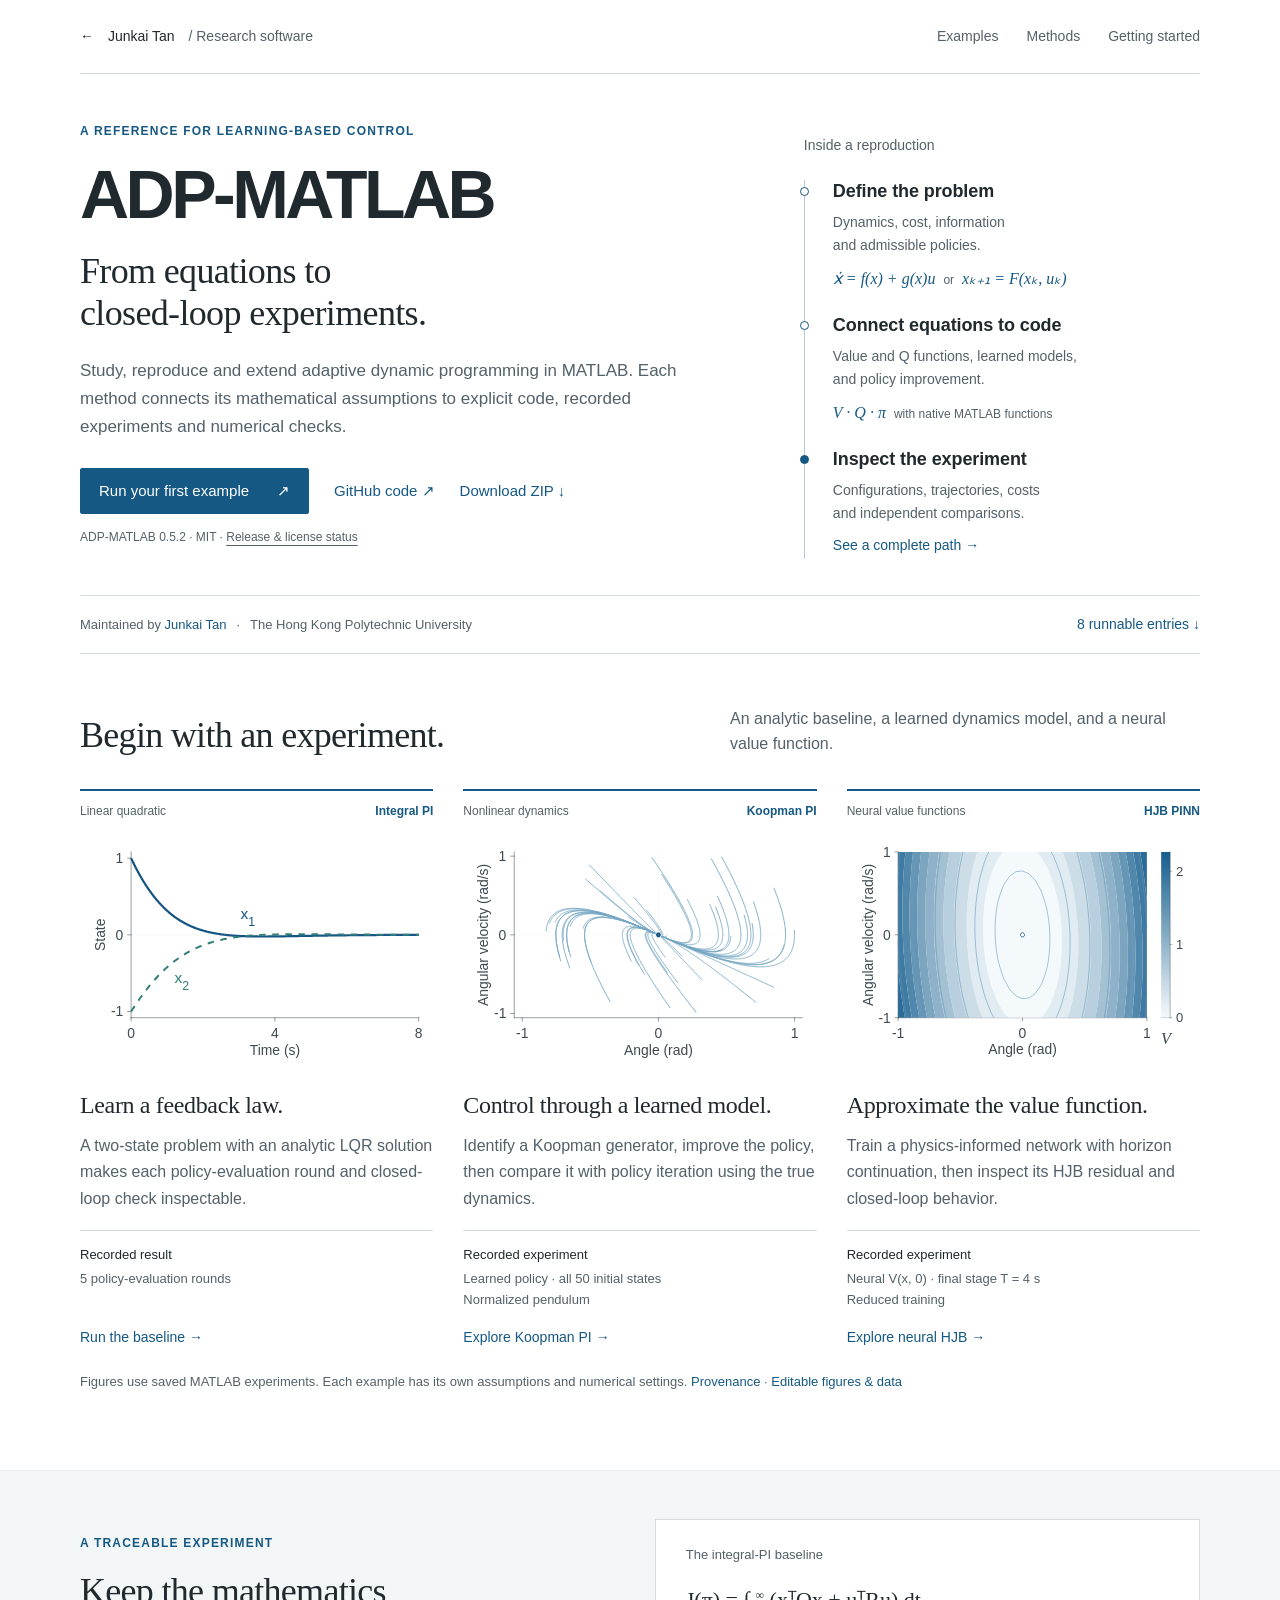
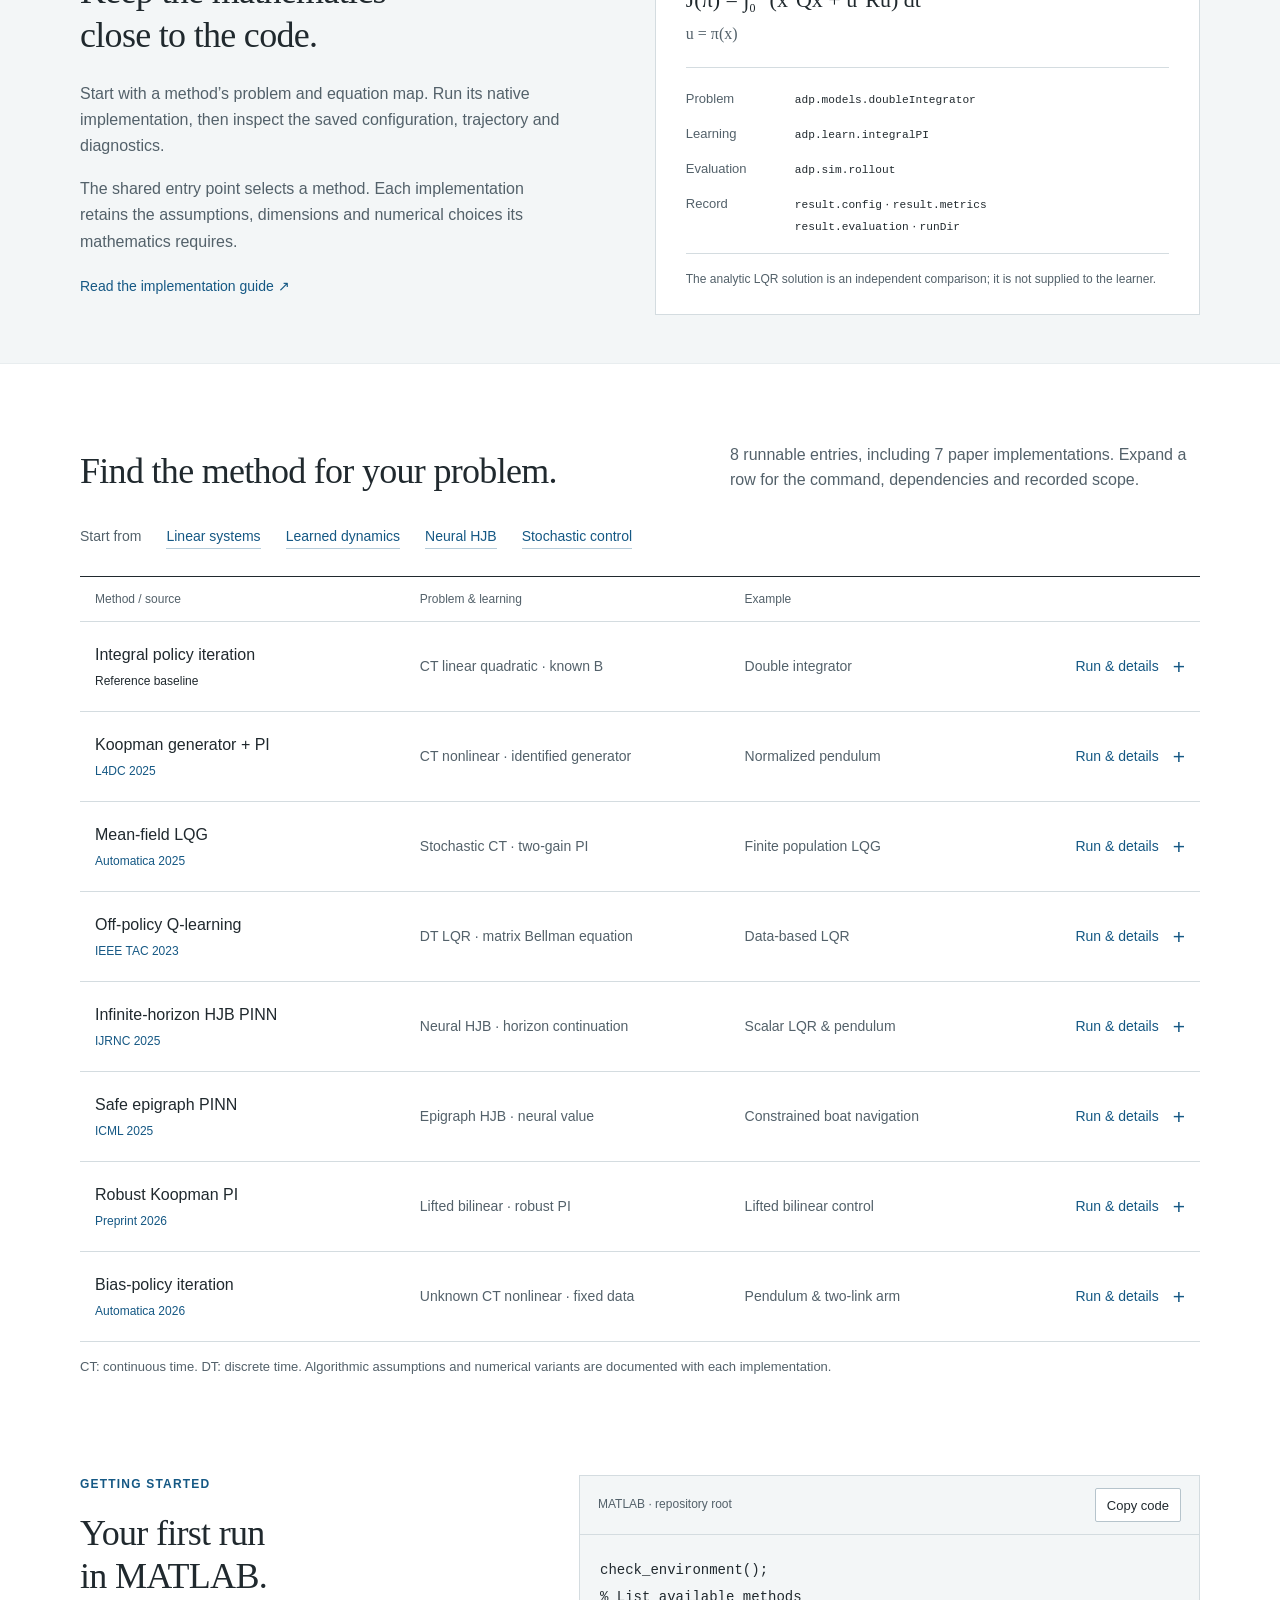
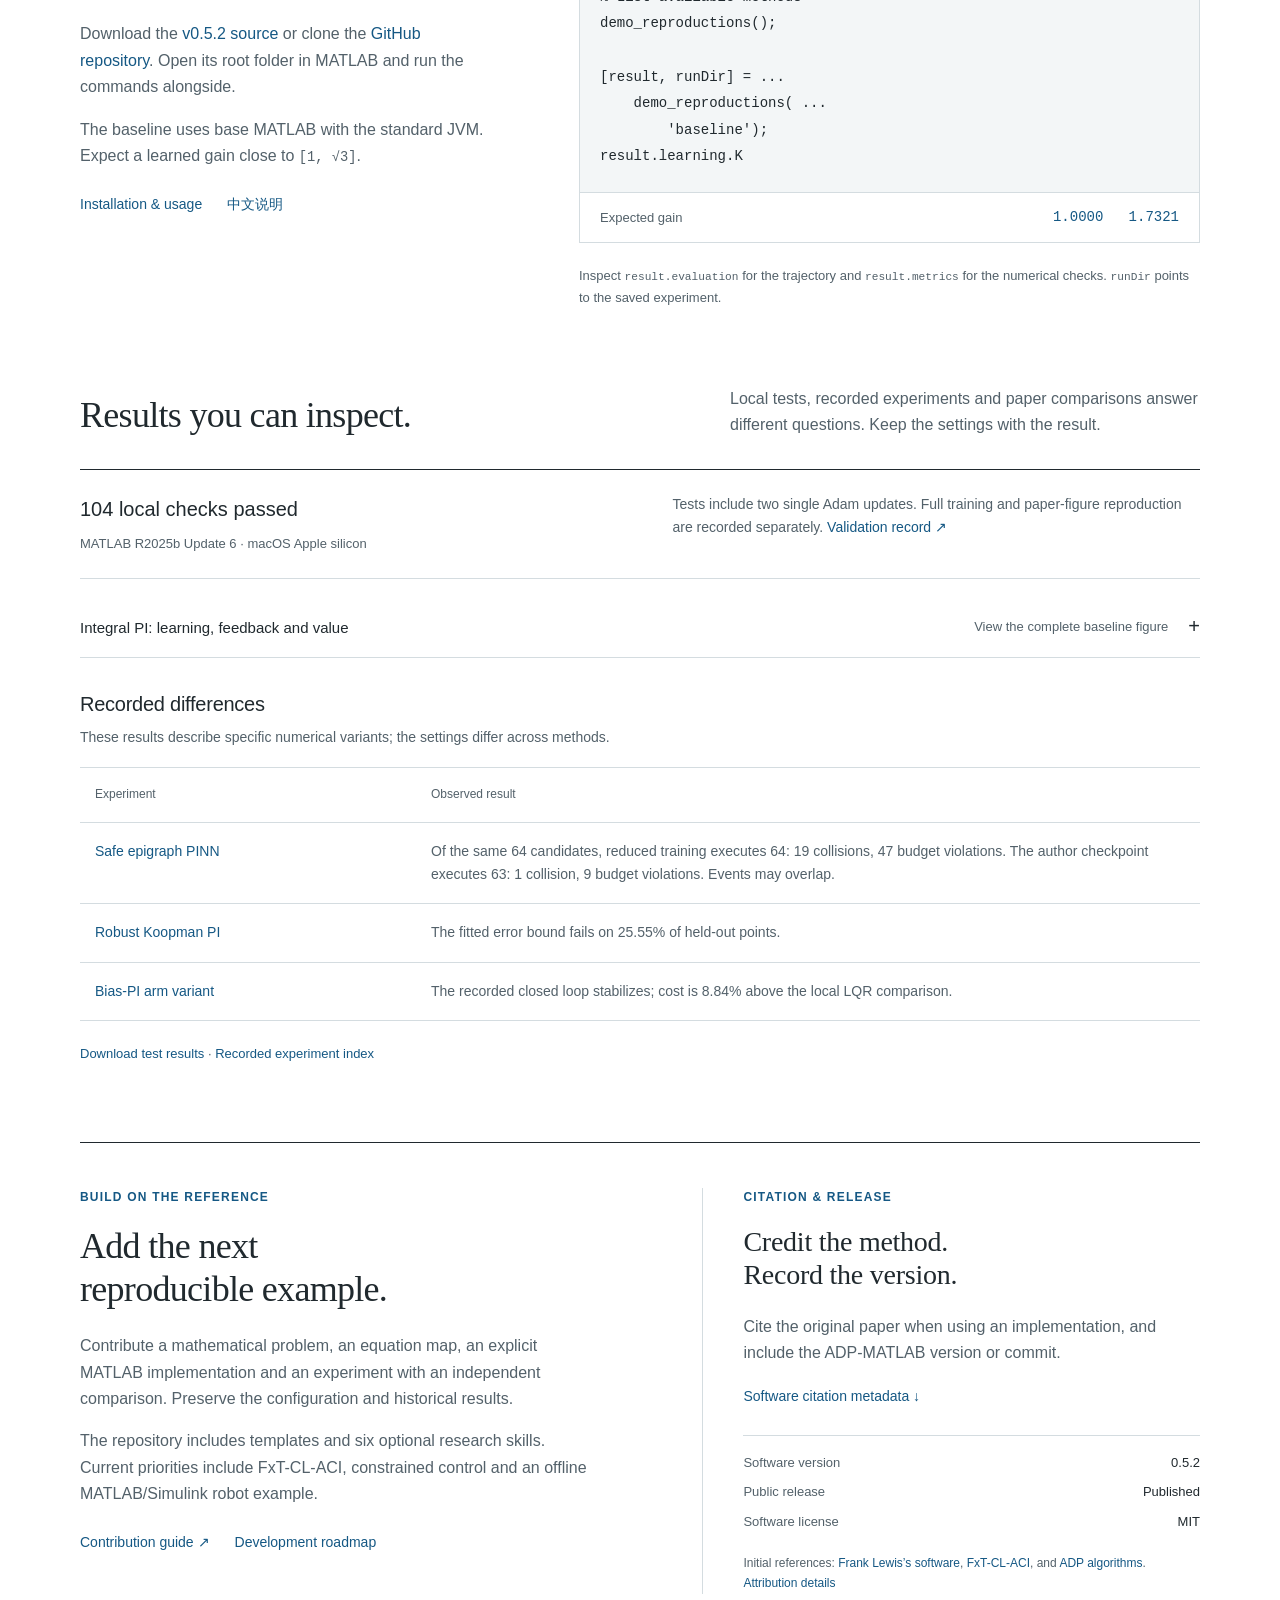
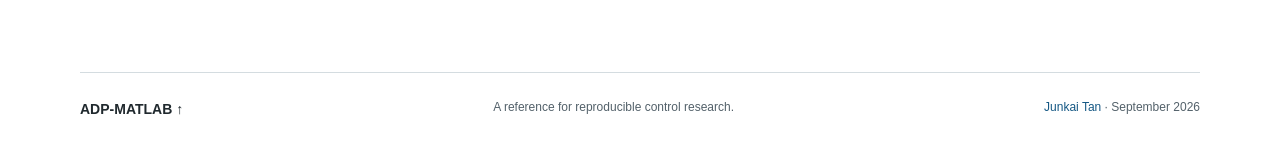
==== commit 4769a384: "fix(safe-pinn): persist completed evaluation before acceptance checks Move the existing heldout and " ====
--- a/website/rendered/index.html
+++ b/website/rendered/index.html
@@ -19,8 +19,8 @@
     <h1>ADP-MATLAB</h1>
     <p class="intro-title">From equations to<br>closed-loop experiments.</p>
     <p class="intro-description">Study, reproduce and extend adaptive dynamic programming in MATLAB. Each method connects its mathematical assumptions to explicit code, recorded experiments and numerical checks.</p>
-    <div class="intro-actions"><a class="button-primary" href="#quick-start">Run your first example <span aria-hidden="true">↗</span></a><a class="source-link" href="https://github.com/tanjunkai2001/adp-matlab">GitHub code <span aria-hidden="true">↗</span></a><a class="source-link" href="https://github.com/tanjunkai2001/adp-matlab/archive/refs/tags/v0.5.1.zip">Download ZIP <span aria-hidden="true">↓</span></a></div>
-    <p class="release-note">ADP-MATLAB 0.5.1 · MIT · <a href="#citation">Release &amp; license status</a></p>
+    <div class="intro-actions"><a class="button-primary" href="#quick-start">Run your first example <span aria-hidden="true">↗</span></a><a class="source-link" href="https://github.com/tanjunkai2001/adp-matlab">GitHub code <span aria-hidden="true">↗</span></a><a class="source-link" href="https://github.com/tanjunkai2001/adp-matlab/archive/refs/tags/v0.5.2.zip">Download ZIP <span aria-hidden="true">↓</span></a></div>
+    <p class="release-note">ADP-MATLAB 0.5.2 · MIT · <a href="#citation">Release &amp; license status</a></p>
   </div>
   <aside class="research-thread" aria-label="How the reference is organized">
     <p class="thread-title">Inside a reproduction</p>
@@ -110,7 +110,7 @@
     &#x27;reduced&#x27;);</code></pre><p class="copy-status" role="status" aria-live="polite"></p></div>
 <p class="material-links"><a href="assets/adp-project/materials/code/run_pinn_reproduction.m.txt">Entry source (.m)</a><a href="assets/adp-project/materials/notes/pinn_infinite_horizon2025.md" download>Equation notes (.md)</a><a href="assets/adp-project/materials/records/pinn_infinite_horizon2025.json" download>Experiment &amp; checks (.json)</a><a href="assets/adp-project/materials/guides/pinn_infinite_horizon2025.md" download>Run guide (.md)</a><a href="https://doi.org/10.1002/rnc.70028">Original paper</a></p></div></td></tr></tbody>
 <tbody class="method-group" id="method-safe_pinn_icml2025"><tr class="method-summary"><th scope="row" id="label-safe_pinn_icml2025">Safe epigraph PINN<small><a href="https://proceedings.mlr.press/v267/tayal25a.html">ICML 2025</a></small></th><td data-label="Problem">Epigraph HJB · neural value</td><td data-label="Example">Constrained boat navigation</td><td><button type="button" class="method-toggle" aria-expanded="false" aria-controls="panel-safe_pinn_icml2025" aria-label="Run and details: Safe epigraph PINN">Run &amp; details</button></td></tr><tr class="method-panel" id="panel-safe_pinn_icml2025" hidden><td colspan="4"><div class="method-content" aria-labelledby="label-safe_pinn_icml2025">
-<p>Boat example; collision and budget violations remain.</p><p class="method-outcome">Of the same 64 candidates, reduced training executes 64: 19 collisions, 47 budget violations. The author checkpoint executes 63: 1 collision, 9 budget violations. Events may overlap.</p><dl class="method-facts"><div><dt>Products</dt><dd>MATLAB, Deep Learning Toolbox</dd></div><div><dt>Native function</dt><dd><code>demo_safe_pinn</code></dd></div><div><dt>Local checks</dt><dd>9 recorded passing tests</dd></div></dl>
+<p>Boat example; collision and budget violations remain.</p><p class="method-outcome">Of the same 64 candidates, reduced training executes 64: 19 collisions, 47 budget violations. The author checkpoint executes 63: 1 collision, 9 budget violations. Events may overlap.</p><dl class="method-facts"><div><dt>Products</dt><dd>MATLAB, Deep Learning Toolbox</dd></div><div><dt>Native function</dt><dd><code>demo_safe_pinn</code></dd></div><div><dt>Local checks</dt><dd>10 recorded passing tests</dd></div></dl>
 <p class="section-note">This trains and evaluates a new MATLAB network. The run guide below separately explains author-checkpoint inference using external converted weights and an existing result.mat with the comparison inputs.</p><div class="code-block"><div class="code-toolbar"><span>Reduced training: 5,000 updates</span><button type="button" data-copy="code-safe_pinn_icml2025">Copy</button></div><pre id="code-safe_pinn_icml2025"><code>outputRoot = fullfile( ...
     pwd,&#x27;runs&#x27;,&#x27;safe_pinn_icml2025&#x27;);
 [result,runDir] = demo_reproductions( ...
@@ -132,7 +132,7 @@
 </section>
 
 <section id="quick-start" class="page-width section-block start-section">
-  <div class="start-copy"><p class="eyebrow">Getting started</p><h2>Your first run <br>in MATLAB.</h2><p>Download the <a href="https://github.com/tanjunkai2001/adp-matlab/archive/refs/tags/v0.5.1.zip">v0.5.1 source</a> or clone the <a href="https://github.com/tanjunkai2001/adp-matlab">GitHub repository</a>. Open its root folder in MATLAB and run the commands alongside.</p><p>The baseline uses base MATLAB with the standard JVM. Expect a learned gain close to <code>[1, √3]</code>.</p><p class="start-links"><a href="assets/adp-project/materials/getting-started.md">Installation &amp; usage</a><a href="assets/adp-project/materials/readme-zh.md" lang="zh-CN">中文说明</a></p></div>
+  <div class="start-copy"><p class="eyebrow">Getting started</p><h2>Your first run <br>in MATLAB.</h2><p>Download the <a href="https://github.com/tanjunkai2001/adp-matlab/archive/refs/tags/v0.5.2.zip">v0.5.2 source</a> or clone the <a href="https://github.com/tanjunkai2001/adp-matlab">GitHub repository</a>. Open its root folder in MATLAB and run the commands alongside.</p><p>The baseline uses base MATLAB with the standard JVM. Expect a learned gain close to <code>[1, √3]</code>.</p><p class="start-links"><a href="assets/adp-project/materials/getting-started.md">Installation &amp; usage</a><a href="assets/adp-project/materials/readme-zh.md" lang="zh-CN">中文说明</a></p></div>
   <div class="start-code"><div class="code-block"><div class="code-toolbar"><span>MATLAB · repository root</span><button type="button" data-copy="baseline-code">Copy code</button></div><pre id="baseline-code"><code>check_environment();
 % List available methods
 demo_reproductions();
@@ -145,7 +145,7 @@
 
 <section id="results" class="page-width section-block">
   <div class="section-heading"><h2>Results you can inspect.</h2><p>Local tests, recorded experiments and paper comparisons answer different questions. Keep the settings with the result.</p></div>
-  <div class="evidence-summary"><p><strong>103 local checks passed</strong><span>MATLAB R2025b Update 6 · macOS Apple silicon</span></p><p>Tests include two single Adam updates. Full training and paper-figure reproduction are recorded separately. <a href="assets/adp-project/materials/validation.md">Validation record <span aria-hidden="true">↗</span></a></p></div>
+  <div class="evidence-summary"><p><strong>104 local checks passed</strong><span>MATLAB R2025b Update 6 · macOS Apple silicon</span></p><p>Tests include two single Adam updates. Full training and paper-figure reproduction are recorded separately. <a href="assets/adp-project/materials/validation.md">Validation record <span aria-hidden="true">↗</span></a></p></div>
   <details class="baseline-figure"><summary><span>Integral PI: learning, feedback and value</span><span class="disclosure-hint">View the complete baseline figure</span></summary><div class="baseline-figure-content"><picture><source media="(max-width:700px)" srcset="assets/adp-project/adp-control-hero-mobile.svg" width="425" height="962"><img src="assets/adp-project/adp-control-hero.svg" width="1051" height="318" alt="Integral policy iteration gain error, recorded phase trajectory and normalized cost–value decomposition." loading="lazy"></picture><p>Double integrator, Q = I, R = 1, x₀ = [1, −1]ᵀ. Contours use the analytic LQR value. Final gain error: 8.37 × 10<sup>−14</sup>; eight-second cost: 1.4641008. <a href="assets/adp-project/adp-control-hero.pdf">PDF</a> · <a href="assets/adp-project/adp-control-hero-source.zip" download>Editable figure &amp; data</a></p></div></details>
   <div class="section-subheading"><h3>Recorded differences</h3><p>These results describe specific numerical variants; the settings differ across methods.</p></div>
   <div class="results-wrap"><table class="results-table"><thead><tr><th scope="col">Experiment</th><th scope="col">Observed result</th></tr></thead><tbody><tr><th scope="row"><a href="#method-safe_pinn_icml2025">Safe epigraph PINN</a></th><td>Of the same 64 candidates, reduced training executes 64: 19 collisions, 47 budget violations. The author checkpoint executes 63: 1 collision, 9 budget violations. Events may overlap.</td></tr><tr><th scope="row"><a href="#method-robust_koopman2026">Robust Koopman PI</a></th><td>The fitted error bound fails on 25.55% of held-out points.</td></tr><tr><th scope="row"><a href="#method-bias_pi_automatica2026">Bias-PI arm variant</a></th><td>The recorded closed loop stabilizes; cost is 8.84% above the local LQR comparison.</td></tr></tbody></table></div>
@@ -154,7 +154,7 @@
 
 <section id="contribute" class="page-width section-block closing-grid">
   <div><p class="eyebrow">Build on the reference</p><h2>Add the next <br>reproducible example.</h2><p>Contribute a mathematical problem, an equation map, an explicit MATLAB implementation and an experiment with an independent comparison. Preserve the configuration and historical results.</p><p>The repository includes templates and six optional research skills. Current priorities include FxT-CL-ACI, constrained control and an offline MATLAB/Simulink robot example.</p><p class="start-links"><a href="assets/adp-project/materials/contributing.md">Contribution guide <span aria-hidden="true">↗</span></a><a href="assets/adp-project/materials/roadmap.md">Development roadmap</a></p></div>
-  <div id="citation" class="citation-panel"><p class="eyebrow">Citation &amp; release</p><h3>Credit the method.<br>Record the version.</h3><p>Cite the original paper when using an implementation, and include the ADP-MATLAB version or commit.</p><a class="text-link" href="assets/adp-project/materials/CITATION.cff" download>Software citation metadata <span aria-hidden="true">↓</span></a><dl class="release-facts"><div><dt>Software version</dt><dd>0.5.1</dd></div><div><dt>Public release</dt><dd>Published</dd></div><div><dt>Software license</dt><dd>MIT</dd></div></dl><p class="section-note">Initial references: <a href="https://lewisgroup.uta.edu/code/Software%20from%20Research.htm">Frank Lewis’s software</a>, <a href="https://github.com/tanjunkai2001/FxT-CL-ACI">FxT-CL-ACI</a>, and <a href="https://github.com/lujingweihh/Adaptive-dynamic-programming-algorithms">ADP algorithms</a>. <a href="assets/adp-project/materials/third-party.md">Attribution details</a></p></div>
+  <div id="citation" class="citation-panel"><p class="eyebrow">Citation &amp; release</p><h3>Credit the method.<br>Record the version.</h3><p>Cite the original paper when using an implementation, and include the ADP-MATLAB version or commit.</p><a class="text-link" href="assets/adp-project/materials/CITATION.cff" download>Software citation metadata <span aria-hidden="true">↓</span></a><dl class="release-facts"><div><dt>Software version</dt><dd>0.5.2</dd></div><div><dt>Public release</dt><dd>Published</dd></div><div><dt>Software license</dt><dd>MIT</dd></div></dl><p class="section-note">Initial references: <a href="https://lewisgroup.uta.edu/code/Software%20from%20Research.htm">Frank Lewis’s software</a>, <a href="https://github.com/tanjunkai2001/FxT-CL-ACI">FxT-CL-ACI</a>, and <a href="https://github.com/lujingweihh/Adaptive-dynamic-programming-algorithms">ADP algorithms</a>. <a href="assets/adp-project/materials/third-party.md">Attribution details</a></p></div>
 </section>
 </main>
   <footer class="project-footer page-width"><a href="#main">ADP-MATLAB <span aria-hidden="true">↑</span></a><p>A reference for reproducible control research.</p><p><a href="https://tanjunkai2001.github.io/">Junkai Tan</a> · September 2026</p></footer>
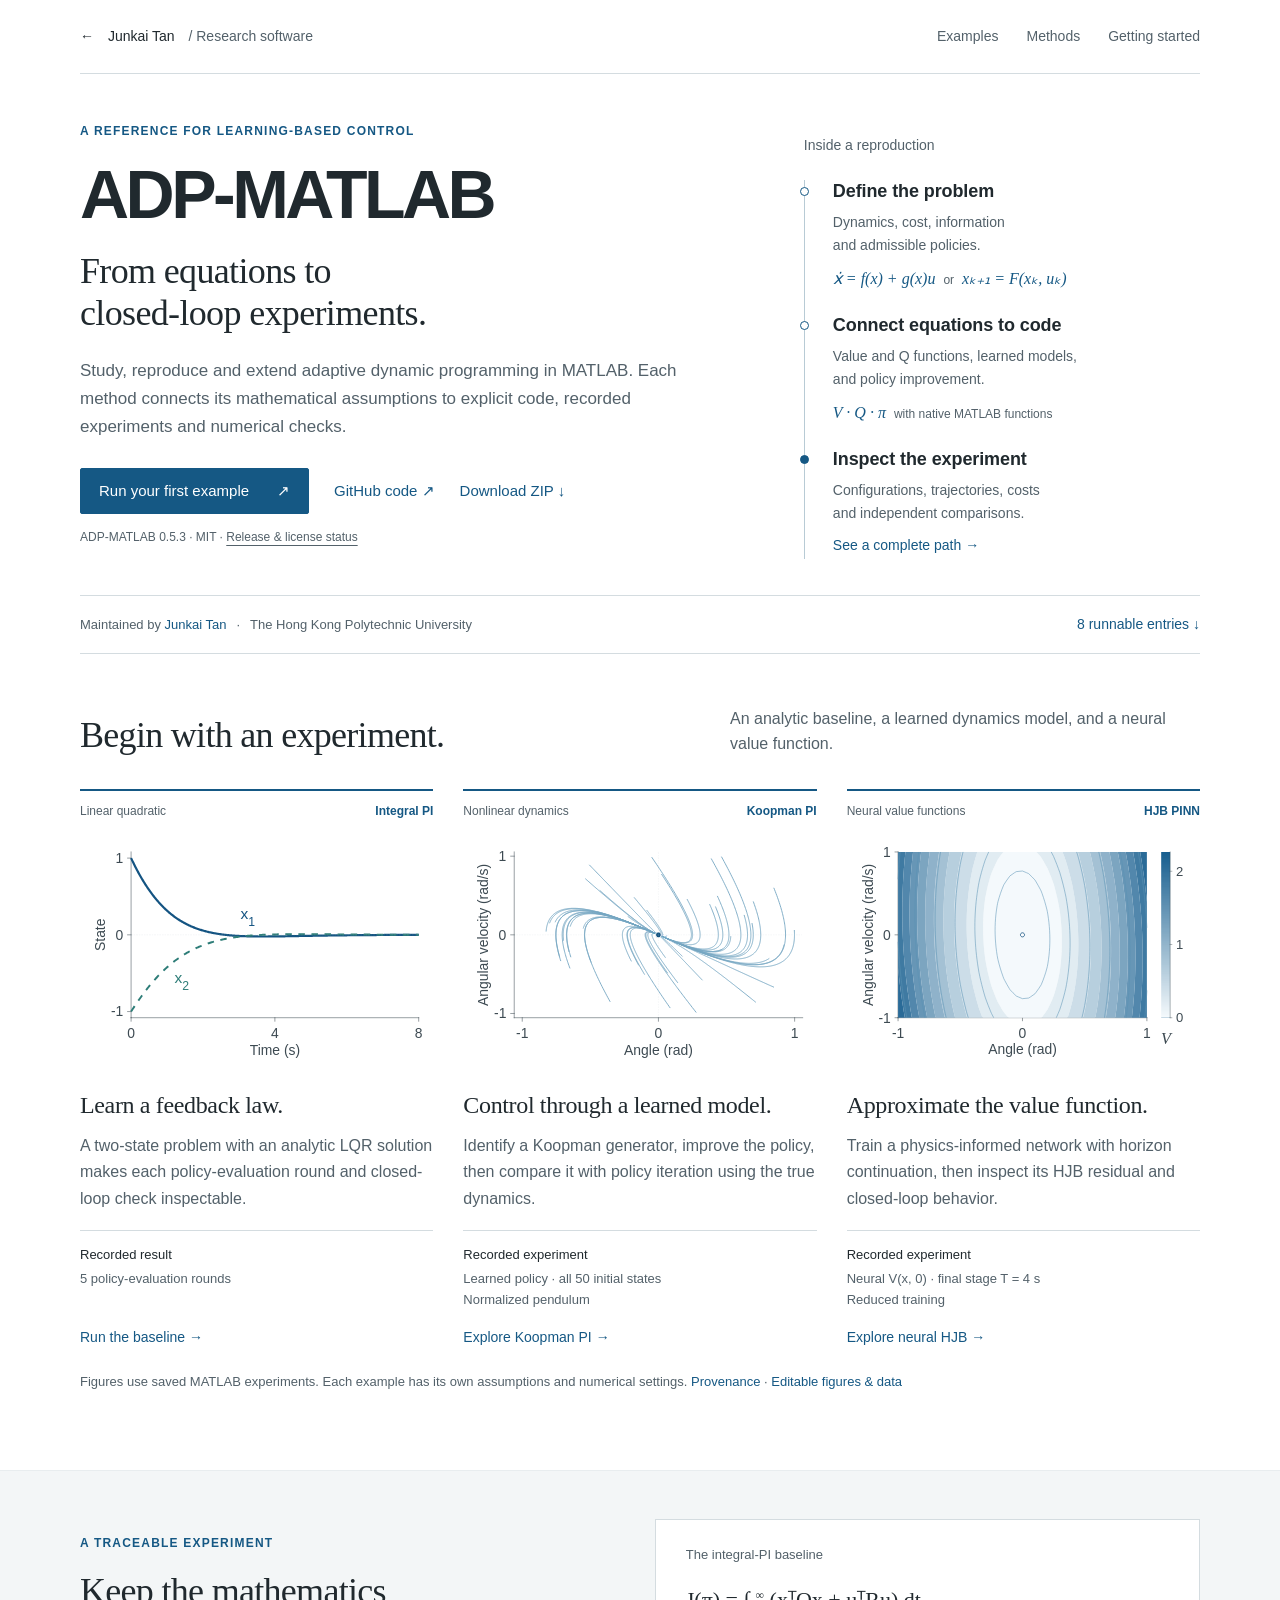
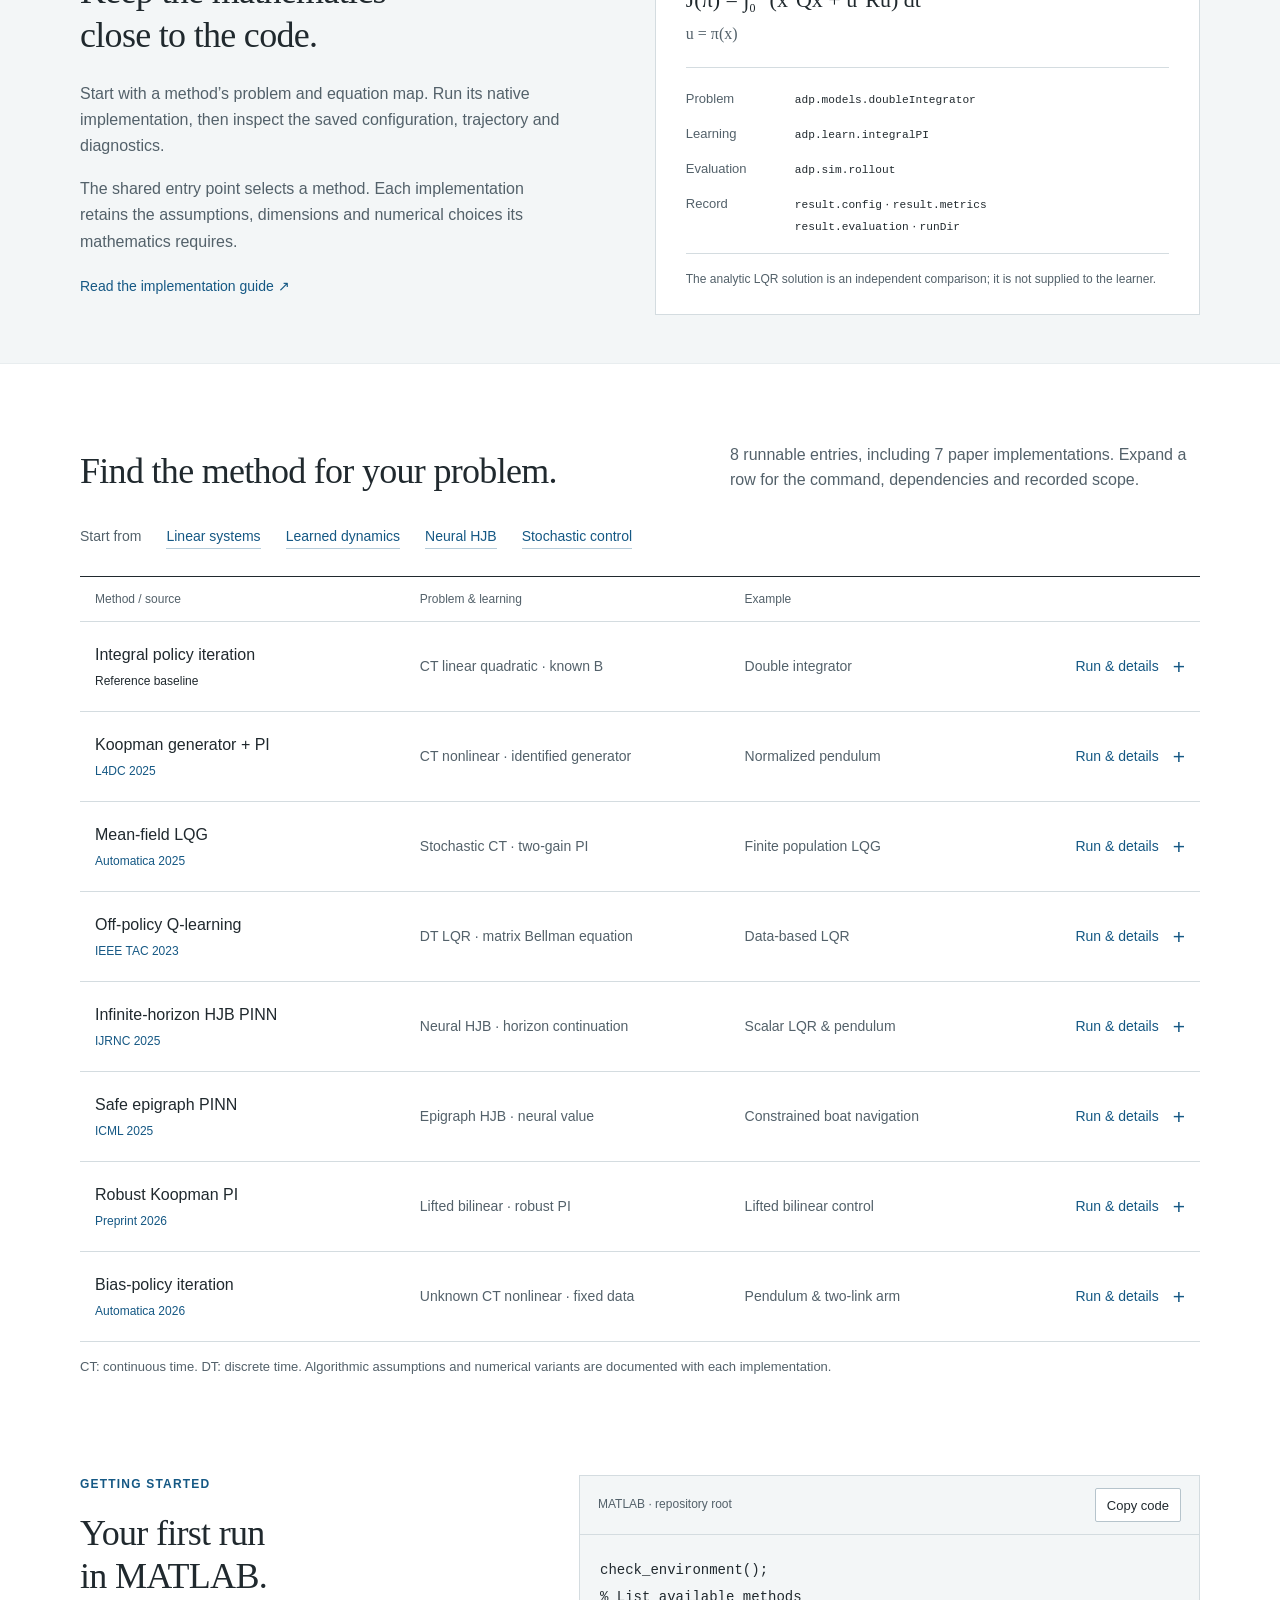
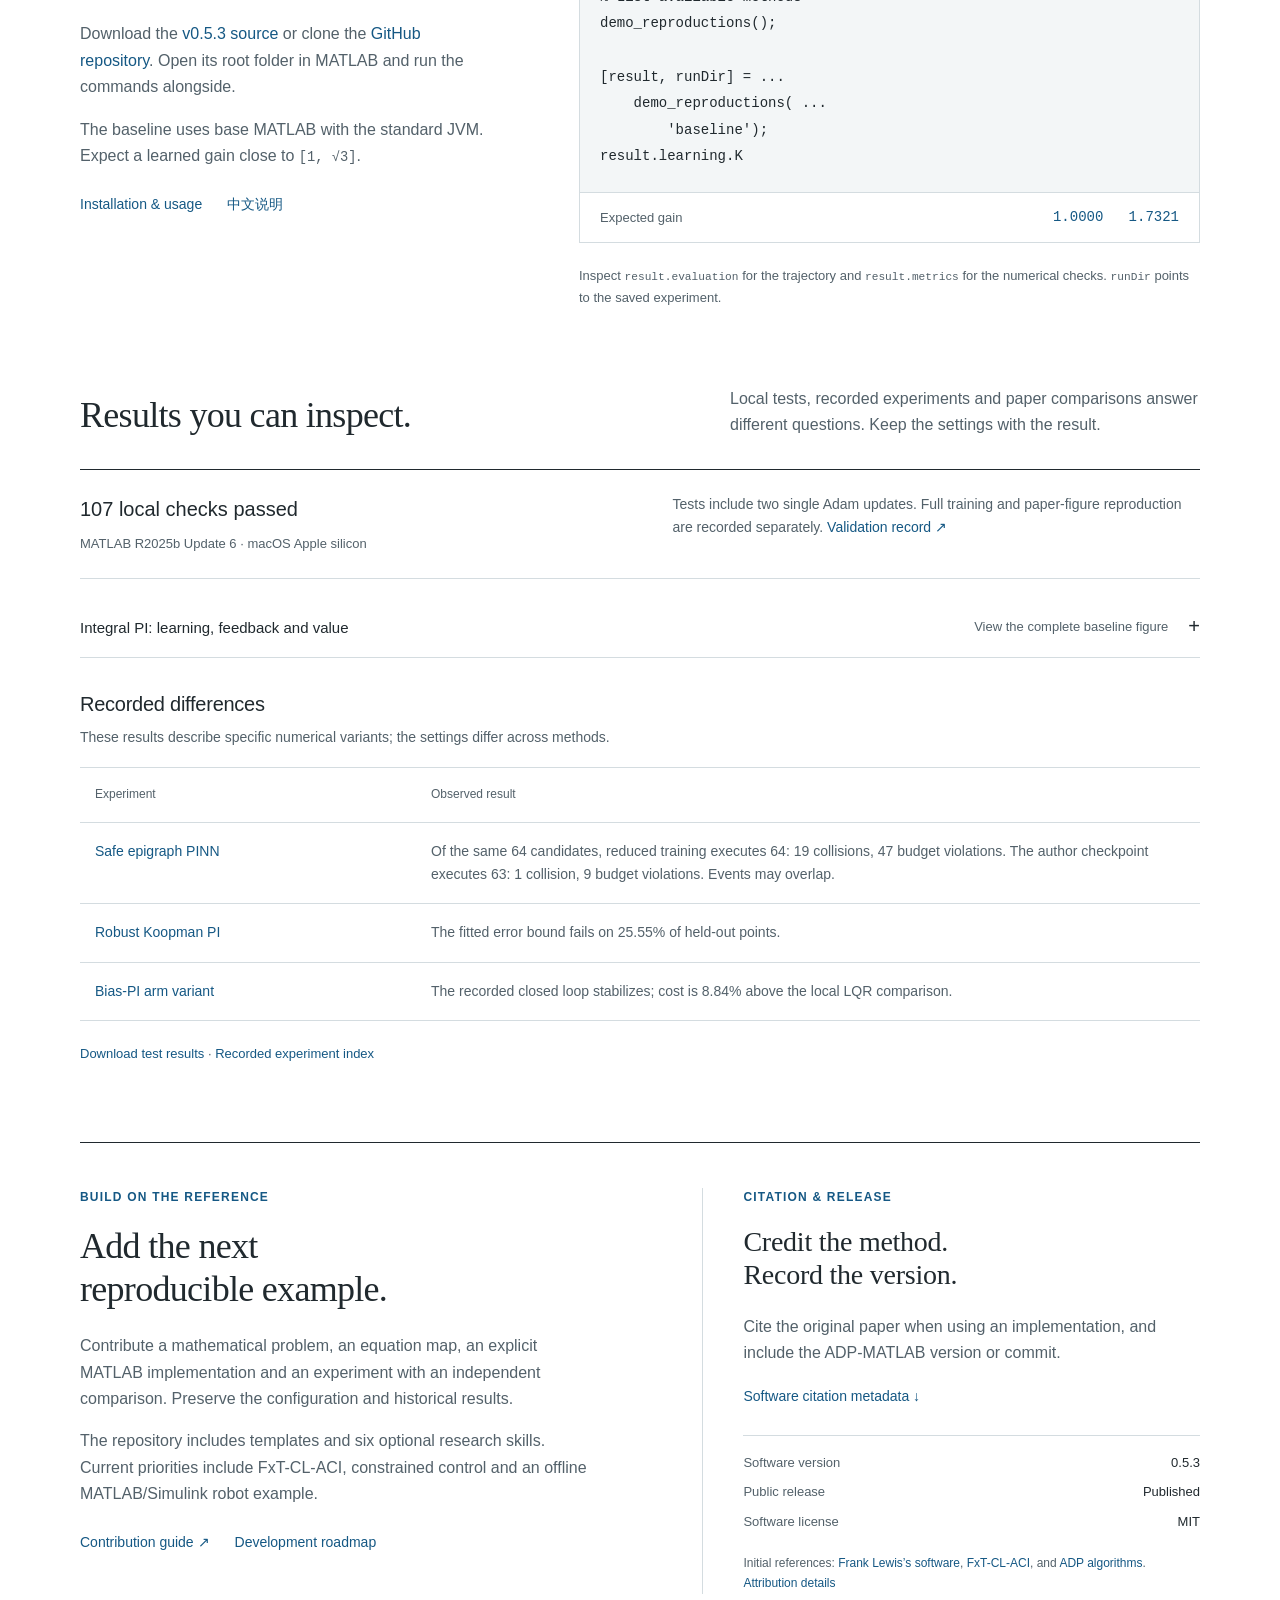
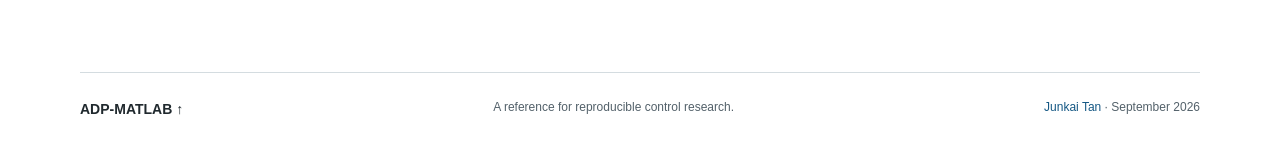
==== commit d1a6422f: "fix(safe-pinn): preserve last finite training state on failed updates" ====
--- a/website/rendered/index.html
+++ b/website/rendered/index.html
@@ -19,8 +19,8 @@
     <h1>ADP-MATLAB</h1>
     <p class="intro-title">From equations to<br>closed-loop experiments.</p>
     <p class="intro-description">Study, reproduce and extend adaptive dynamic programming in MATLAB. Each method connects its mathematical assumptions to explicit code, recorded experiments and numerical checks.</p>
-    <div class="intro-actions"><a class="button-primary" href="#quick-start">Run your first example <span aria-hidden="true">↗</span></a><a class="source-link" href="https://github.com/tanjunkai2001/adp-matlab">GitHub code <span aria-hidden="true">↗</span></a><a class="source-link" href="https://github.com/tanjunkai2001/adp-matlab/archive/refs/tags/v0.5.2.zip">Download ZIP <span aria-hidden="true">↓</span></a></div>
-    <p class="release-note">ADP-MATLAB 0.5.2 · MIT · <a href="#citation">Release &amp; license status</a></p>
+    <div class="intro-actions"><a class="button-primary" href="#quick-start">Run your first example <span aria-hidden="true">↗</span></a><a class="source-link" href="https://github.com/tanjunkai2001/adp-matlab">GitHub code <span aria-hidden="true">↗</span></a><a class="source-link" href="https://github.com/tanjunkai2001/adp-matlab/archive/refs/tags/v0.5.3.zip">Download ZIP <span aria-hidden="true">↓</span></a></div>
+    <p class="release-note">ADP-MATLAB 0.5.3 · MIT · <a href="#citation">Release &amp; license status</a></p>
   </div>
   <aside class="research-thread" aria-label="How the reference is organized">
     <p class="thread-title">Inside a reproduction</p>
@@ -110,7 +110,7 @@
     &#x27;reduced&#x27;);</code></pre><p class="copy-status" role="status" aria-live="polite"></p></div>
 <p class="material-links"><a href="assets/adp-project/materials/code/run_pinn_reproduction.m.txt">Entry source (.m)</a><a href="assets/adp-project/materials/notes/pinn_infinite_horizon2025.md" download>Equation notes (.md)</a><a href="assets/adp-project/materials/records/pinn_infinite_horizon2025.json" download>Experiment &amp; checks (.json)</a><a href="assets/adp-project/materials/guides/pinn_infinite_horizon2025.md" download>Run guide (.md)</a><a href="https://doi.org/10.1002/rnc.70028">Original paper</a></p></div></td></tr></tbody>
 <tbody class="method-group" id="method-safe_pinn_icml2025"><tr class="method-summary"><th scope="row" id="label-safe_pinn_icml2025">Safe epigraph PINN<small><a href="https://proceedings.mlr.press/v267/tayal25a.html">ICML 2025</a></small></th><td data-label="Problem">Epigraph HJB · neural value</td><td data-label="Example">Constrained boat navigation</td><td><button type="button" class="method-toggle" aria-expanded="false" aria-controls="panel-safe_pinn_icml2025" aria-label="Run and details: Safe epigraph PINN">Run &amp; details</button></td></tr><tr class="method-panel" id="panel-safe_pinn_icml2025" hidden><td colspan="4"><div class="method-content" aria-labelledby="label-safe_pinn_icml2025">
-<p>Boat example; collision and budget violations remain.</p><p class="method-outcome">Of the same 64 candidates, reduced training executes 64: 19 collisions, 47 budget violations. The author checkpoint executes 63: 1 collision, 9 budget violations. Events may overlap.</p><dl class="method-facts"><div><dt>Products</dt><dd>MATLAB, Deep Learning Toolbox</dd></div><div><dt>Native function</dt><dd><code>demo_safe_pinn</code></dd></div><div><dt>Local checks</dt><dd>10 recorded passing tests</dd></div></dl>
+<p>Boat example; collision and budget violations remain.</p><p class="method-outcome">Of the same 64 candidates, reduced training executes 64: 19 collisions, 47 budget violations. The author checkpoint executes 63: 1 collision, 9 budget violations. Events may overlap.</p><dl class="method-facts"><div><dt>Products</dt><dd>MATLAB, Deep Learning Toolbox</dd></div><div><dt>Native function</dt><dd><code>demo_safe_pinn</code></dd></div><div><dt>Local checks</dt><dd>13 recorded passing tests</dd></div></dl>
 <p class="section-note">This trains and evaluates a new MATLAB network. The run guide below separately explains author-checkpoint inference using external converted weights and an existing result.mat with the comparison inputs.</p><div class="code-block"><div class="code-toolbar"><span>Reduced training: 5,000 updates</span><button type="button" data-copy="code-safe_pinn_icml2025">Copy</button></div><pre id="code-safe_pinn_icml2025"><code>outputRoot = fullfile( ...
     pwd,&#x27;runs&#x27;,&#x27;safe_pinn_icml2025&#x27;);
 [result,runDir] = demo_reproductions( ...
@@ -132,7 +132,7 @@
 </section>
 
 <section id="quick-start" class="page-width section-block start-section">
-  <div class="start-copy"><p class="eyebrow">Getting started</p><h2>Your first run <br>in MATLAB.</h2><p>Download the <a href="https://github.com/tanjunkai2001/adp-matlab/archive/refs/tags/v0.5.2.zip">v0.5.2 source</a> or clone the <a href="https://github.com/tanjunkai2001/adp-matlab">GitHub repository</a>. Open its root folder in MATLAB and run the commands alongside.</p><p>The baseline uses base MATLAB with the standard JVM. Expect a learned gain close to <code>[1, √3]</code>.</p><p class="start-links"><a href="assets/adp-project/materials/getting-started.md">Installation &amp; usage</a><a href="assets/adp-project/materials/readme-zh.md" lang="zh-CN">中文说明</a></p></div>
+  <div class="start-copy"><p class="eyebrow">Getting started</p><h2>Your first run <br>in MATLAB.</h2><p>Download the <a href="https://github.com/tanjunkai2001/adp-matlab/archive/refs/tags/v0.5.3.zip">v0.5.3 source</a> or clone the <a href="https://github.com/tanjunkai2001/adp-matlab">GitHub repository</a>. Open its root folder in MATLAB and run the commands alongside.</p><p>The baseline uses base MATLAB with the standard JVM. Expect a learned gain close to <code>[1, √3]</code>.</p><p class="start-links"><a href="assets/adp-project/materials/getting-started.md">Installation &amp; usage</a><a href="assets/adp-project/materials/readme-zh.md" lang="zh-CN">中文说明</a></p></div>
   <div class="start-code"><div class="code-block"><div class="code-toolbar"><span>MATLAB · repository root</span><button type="button" data-copy="baseline-code">Copy code</button></div><pre id="baseline-code"><code>check_environment();
 % List available methods
 demo_reproductions();
@@ -145,7 +145,7 @@
 
 <section id="results" class="page-width section-block">
   <div class="section-heading"><h2>Results you can inspect.</h2><p>Local tests, recorded experiments and paper comparisons answer different questions. Keep the settings with the result.</p></div>
-  <div class="evidence-summary"><p><strong>104 local checks passed</strong><span>MATLAB R2025b Update 6 · macOS Apple silicon</span></p><p>Tests include two single Adam updates. Full training and paper-figure reproduction are recorded separately. <a href="assets/adp-project/materials/validation.md">Validation record <span aria-hidden="true">↗</span></a></p></div>
+  <div class="evidence-summary"><p><strong>107 local checks passed</strong><span>MATLAB R2025b Update 6 · macOS Apple silicon</span></p><p>Tests include two single Adam updates. Full training and paper-figure reproduction are recorded separately. <a href="assets/adp-project/materials/validation.md">Validation record <span aria-hidden="true">↗</span></a></p></div>
   <details class="baseline-figure"><summary><span>Integral PI: learning, feedback and value</span><span class="disclosure-hint">View the complete baseline figure</span></summary><div class="baseline-figure-content"><picture><source media="(max-width:700px)" srcset="assets/adp-project/adp-control-hero-mobile.svg" width="425" height="962"><img src="assets/adp-project/adp-control-hero.svg" width="1051" height="318" alt="Integral policy iteration gain error, recorded phase trajectory and normalized cost–value decomposition." loading="lazy"></picture><p>Double integrator, Q = I, R = 1, x₀ = [1, −1]ᵀ. Contours use the analytic LQR value. Final gain error: 8.37 × 10<sup>−14</sup>; eight-second cost: 1.4641008. <a href="assets/adp-project/adp-control-hero.pdf">PDF</a> · <a href="assets/adp-project/adp-control-hero-source.zip" download>Editable figure &amp; data</a></p></div></details>
   <div class="section-subheading"><h3>Recorded differences</h3><p>These results describe specific numerical variants; the settings differ across methods.</p></div>
   <div class="results-wrap"><table class="results-table"><thead><tr><th scope="col">Experiment</th><th scope="col">Observed result</th></tr></thead><tbody><tr><th scope="row"><a href="#method-safe_pinn_icml2025">Safe epigraph PINN</a></th><td>Of the same 64 candidates, reduced training executes 64: 19 collisions, 47 budget violations. The author checkpoint executes 63: 1 collision, 9 budget violations. Events may overlap.</td></tr><tr><th scope="row"><a href="#method-robust_koopman2026">Robust Koopman PI</a></th><td>The fitted error bound fails on 25.55% of held-out points.</td></tr><tr><th scope="row"><a href="#method-bias_pi_automatica2026">Bias-PI arm variant</a></th><td>The recorded closed loop stabilizes; cost is 8.84% above the local LQR comparison.</td></tr></tbody></table></div>
@@ -154,7 +154,7 @@
 
 <section id="contribute" class="page-width section-block closing-grid">
   <div><p class="eyebrow">Build on the reference</p><h2>Add the next <br>reproducible example.</h2><p>Contribute a mathematical problem, an equation map, an explicit MATLAB implementation and an experiment with an independent comparison. Preserve the configuration and historical results.</p><p>The repository includes templates and six optional research skills. Current priorities include FxT-CL-ACI, constrained control and an offline MATLAB/Simulink robot example.</p><p class="start-links"><a href="assets/adp-project/materials/contributing.md">Contribution guide <span aria-hidden="true">↗</span></a><a href="assets/adp-project/materials/roadmap.md">Development roadmap</a></p></div>
-  <div id="citation" class="citation-panel"><p class="eyebrow">Citation &amp; release</p><h3>Credit the method.<br>Record the version.</h3><p>Cite the original paper when using an implementation, and include the ADP-MATLAB version or commit.</p><a class="text-link" href="assets/adp-project/materials/CITATION.cff" download>Software citation metadata <span aria-hidden="true">↓</span></a><dl class="release-facts"><div><dt>Software version</dt><dd>0.5.2</dd></div><div><dt>Public release</dt><dd>Published</dd></div><div><dt>Software license</dt><dd>MIT</dd></div></dl><p class="section-note">Initial references: <a href="https://lewisgroup.uta.edu/code/Software%20from%20Research.htm">Frank Lewis’s software</a>, <a href="https://github.com/tanjunkai2001/FxT-CL-ACI">FxT-CL-ACI</a>, and <a href="https://github.com/lujingweihh/Adaptive-dynamic-programming-algorithms">ADP algorithms</a>. <a href="assets/adp-project/materials/third-party.md">Attribution details</a></p></div>
+  <div id="citation" class="citation-panel"><p class="eyebrow">Citation &amp; release</p><h3>Credit the method.<br>Record the version.</h3><p>Cite the original paper when using an implementation, and include the ADP-MATLAB version or commit.</p><a class="text-link" href="assets/adp-project/materials/CITATION.cff" download>Software citation metadata <span aria-hidden="true">↓</span></a><dl class="release-facts"><div><dt>Software version</dt><dd>0.5.3</dd></div><div><dt>Public release</dt><dd>Published</dd></div><div><dt>Software license</dt><dd>MIT</dd></div></dl><p class="section-note">Initial references: <a href="https://lewisgroup.uta.edu/code/Software%20from%20Research.htm">Frank Lewis’s software</a>, <a href="https://github.com/tanjunkai2001/FxT-CL-ACI">FxT-CL-ACI</a>, and <a href="https://github.com/lujingweihh/Adaptive-dynamic-programming-algorithms">ADP algorithms</a>. <a href="assets/adp-project/materials/third-party.md">Attribution details</a></p></div>
 </section>
 </main>
   <footer class="project-footer page-width"><a href="#main">ADP-MATLAB <span aria-hidden="true">↑</span></a><p>A reference for reproducible control research.</p><p><a href="https://tanjunkai2001.github.io/">Junkai Tan</a> · September 2026</p></footer>
